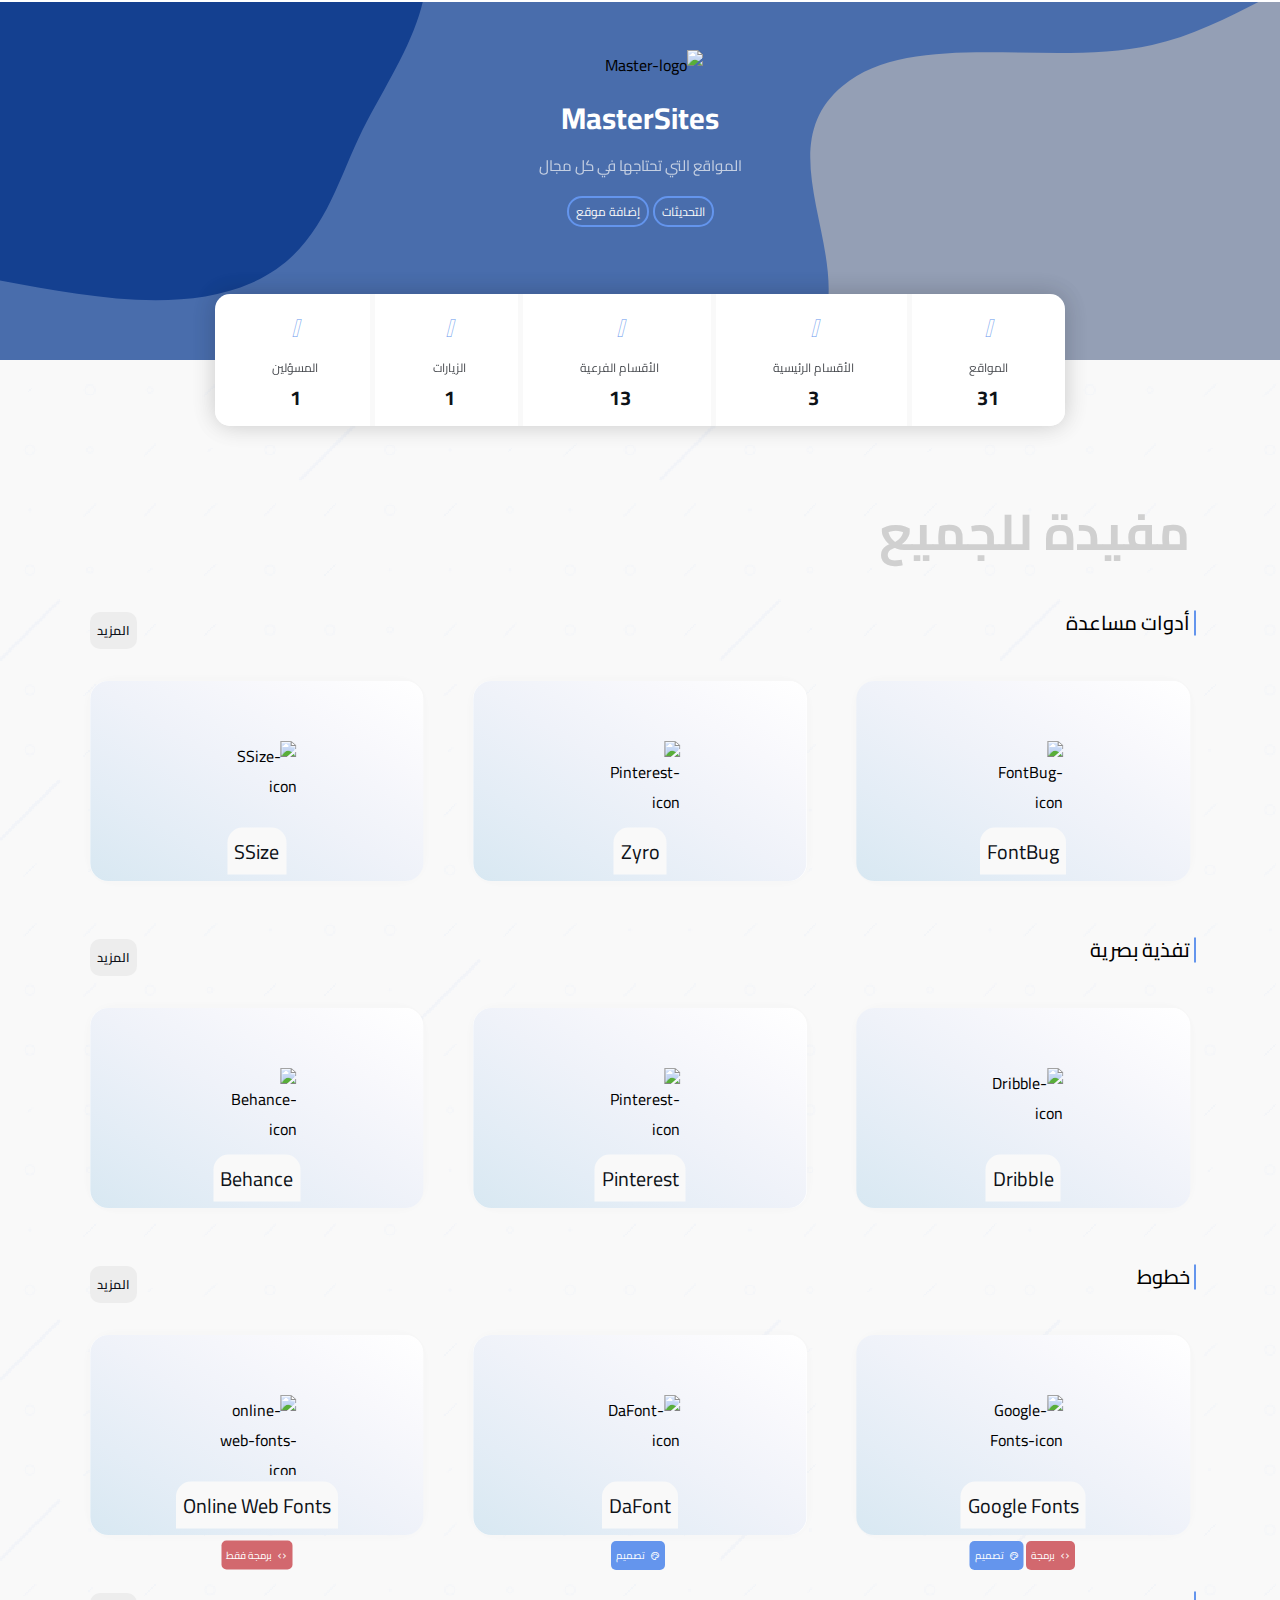
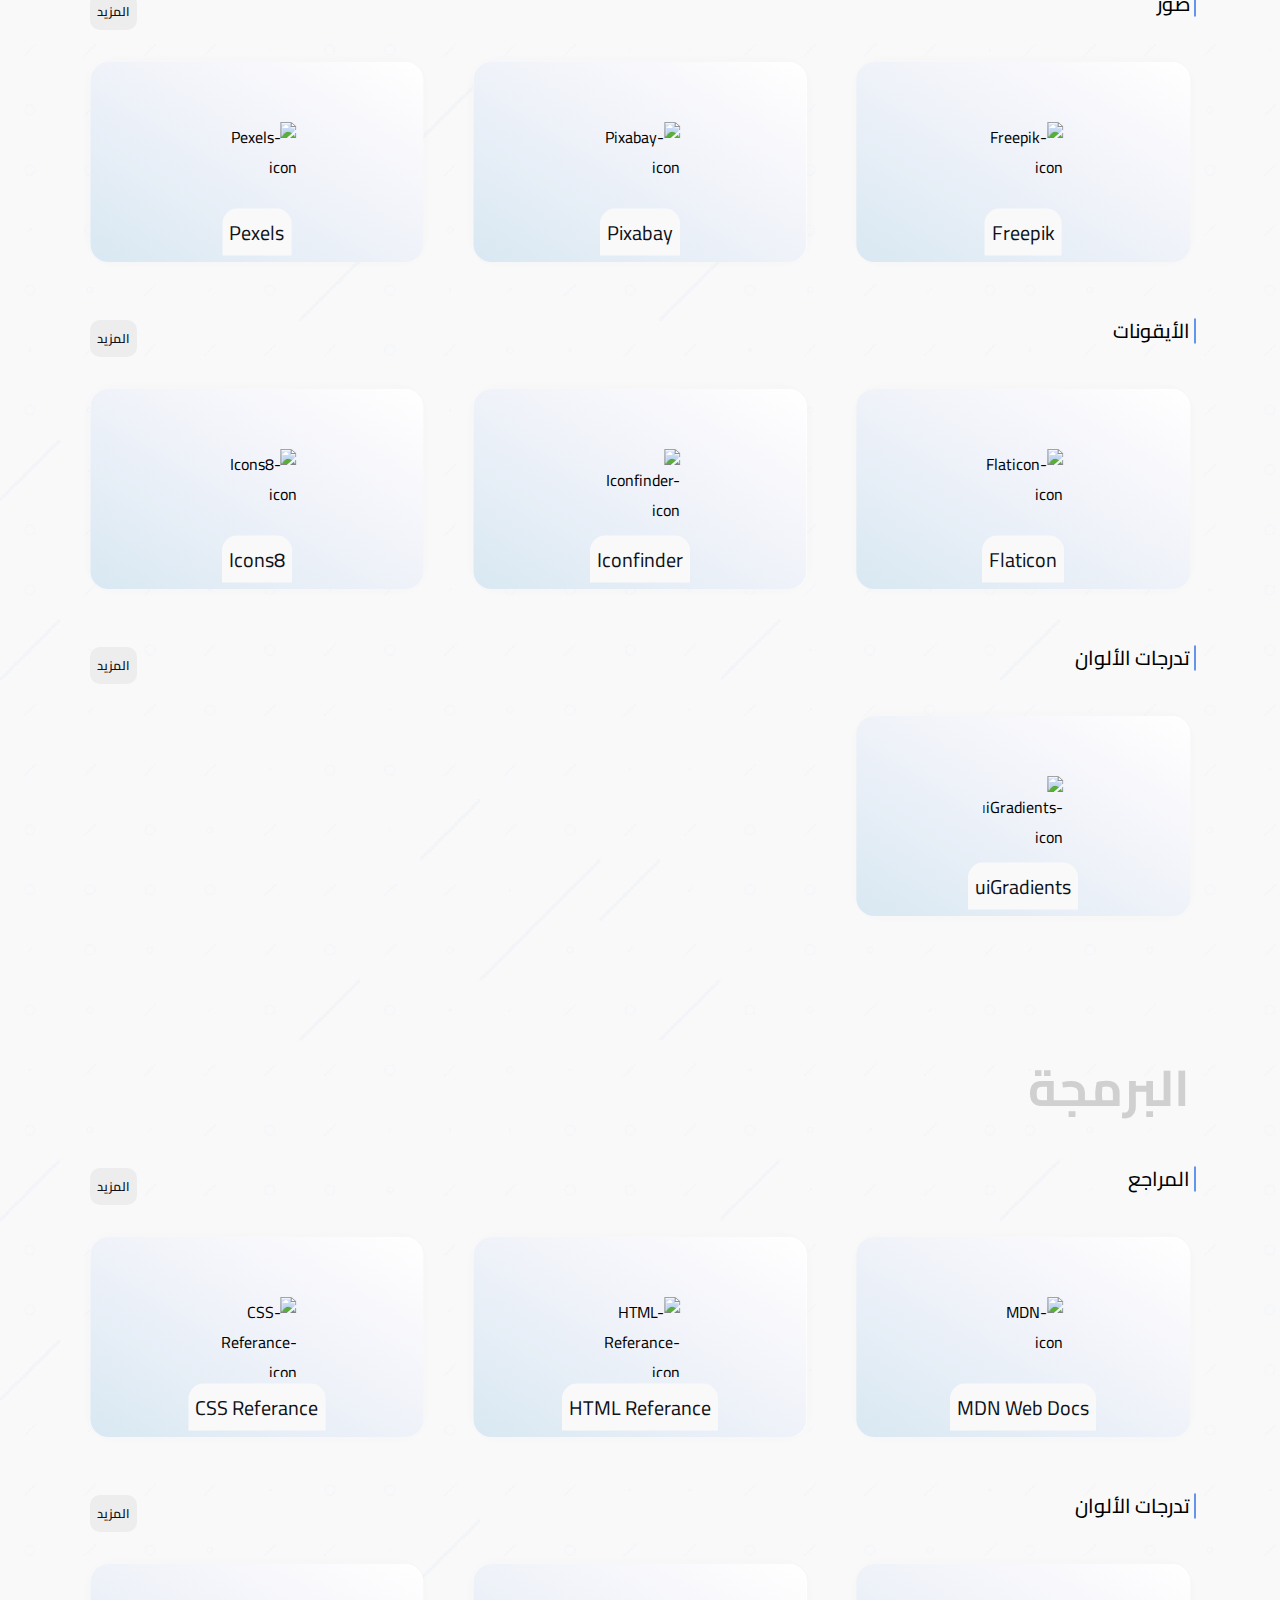
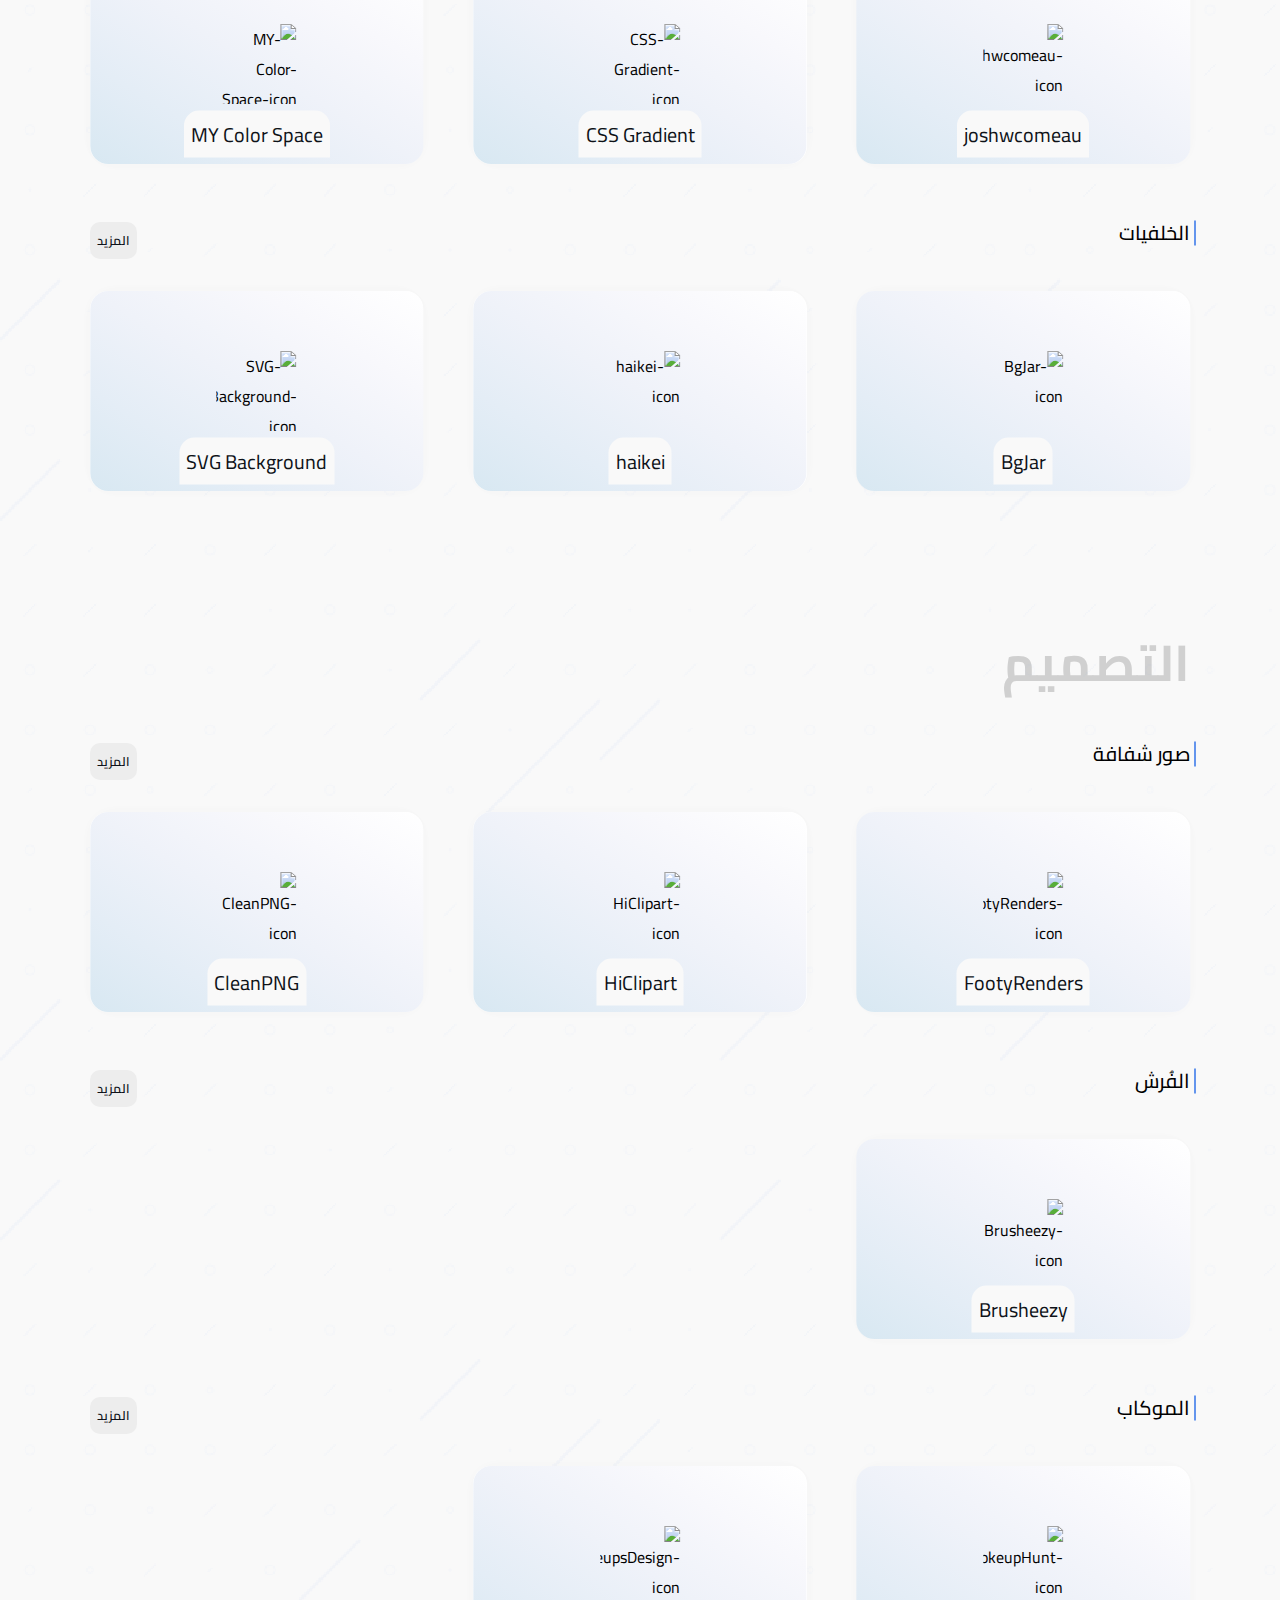
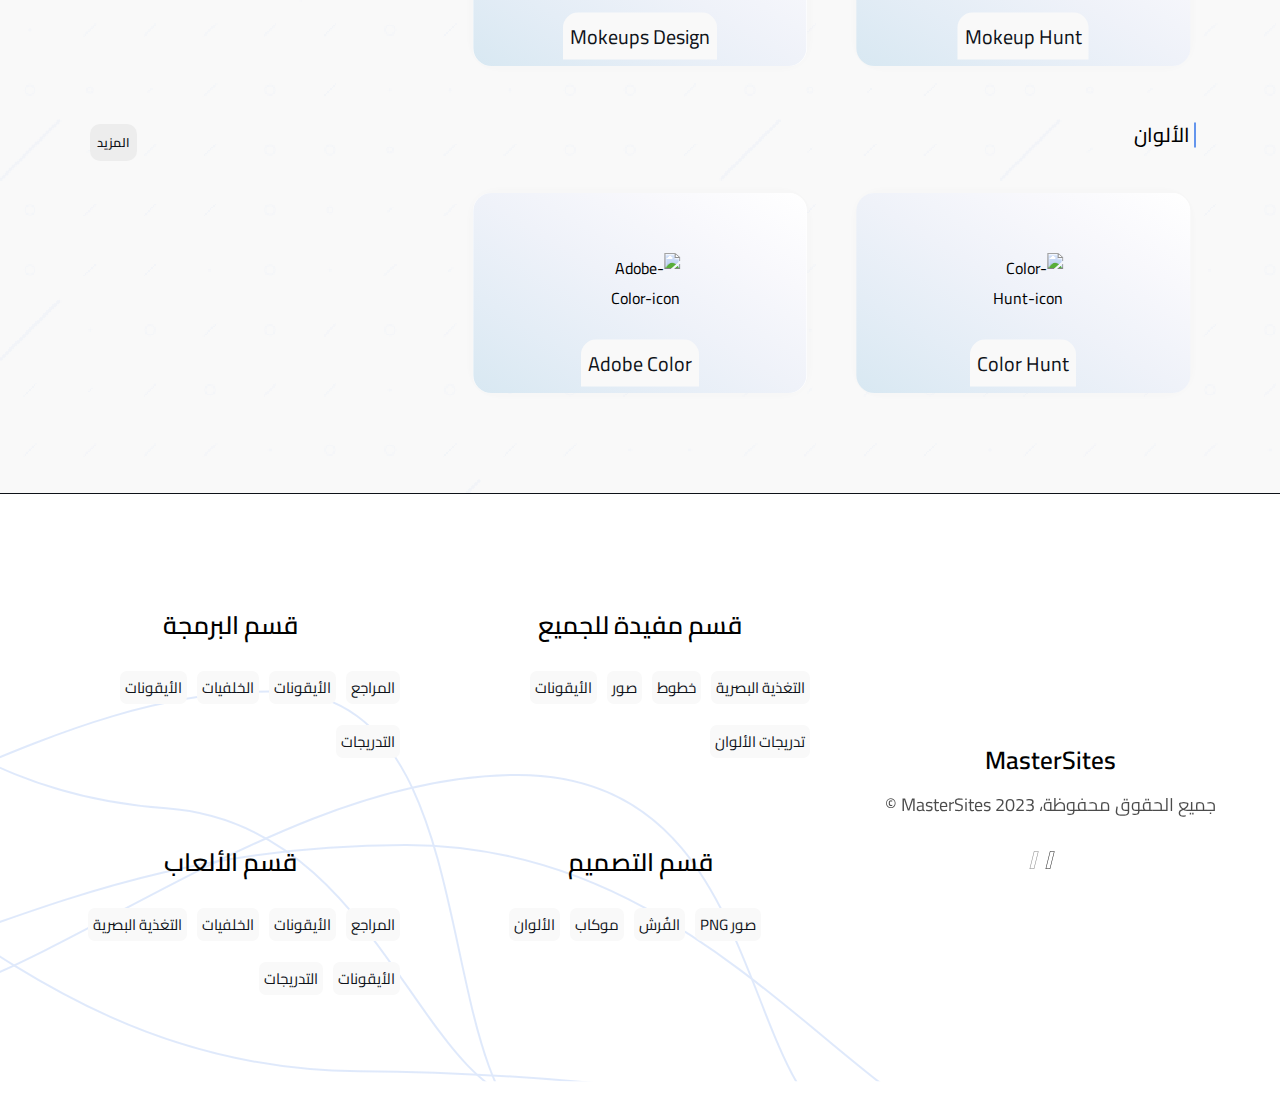
==== index.html @ af5c2274 "Add new site" ====
<!DOCTYPE html>
<html dir="rtl" lang="ar">
  <head>
    <meta charset="UTF-8" />
    <meta http-equiv="X-UA-Compatible" content="IE=edge" />
    <meta name="viewport" content="width=device-width, initial-scale=1.0" />
    <link rel="stylesheet" href="css/index.css" />
    <link rel="stylesheet" href="css/normalize.css" />
    <link rel="stylesheet" href="css/all.min.css" />
    <meta name="description" content="Learning Front-End Easily." />
    <script
      type="module"
      src="https://unpkg.com/ionicons@7.1.0/dist/ionicons/ionicons.esm.js"
    ></script>
    <script
      nomodule
      src="https://unpkg.com/ionicons@7.1.0/dist/ionicons/ionicons.js"
    ></script>
    <link
      rel="stylesheet"
      href="https://fonts.googleapis.com/css2?family=Material+Symbols+Outlined:opsz,wght,FILL,GRAD@48,400,0,0"
    />
    <link rel="preconnect" href="https://fonts.googleapis.com" />
    <link rel="preconnect" href="https://fonts.gstatic.com" crossorigin />
    <link
      href="https://fonts.googleapis.com/css2?family=Cairo:wght@200;300;400;500;600;700;800;900;1000&display=swap"
      rel="stylesheet"
    />
    <link
      rel="stylesheet"
      href="https://cdnjs.cloudflare.com/ajax/libs/font-awesome/5.15.3/css/all.min.css"
    />
    <link
      href="//db.onlinewebfonts.com/c/7712e50ecac759e968ac145c0c4a6d33?family=Droid+Arabic+Kufi"
      rel="stylesheet"
      type="text/css"
    />
    <script
      src="https://kit.fontawesome.com/f41ac01049.js"
      crossorigin="anonymous"
    ></script>
    <script defer src="index.js"></script>
    <link rel="preconnect" href="https://fonts.googleapis.com" />
    <link rel="preconnect" href="https://fonts.gstatic.com" crossorigin />
    <link
      rel="icon"
      type="image/png"
      sizes="16x16"
      href="https://cdn-icons-png.flaticon.com/512/5026/5026307.png"
    />
    <title>MasterSites</title>
  </head>
  <body>
    <div class="loading"></div>
    <div class="main-container">
      <div class="landing">
        <div class="container">
          <img
            src="https://cdn-icons-png.flaticon.com/512/5026/5026307.png"
            alt="Master-logo"
          />
          <h1>MasterSites</h1>
          <p>المواقع التي تحتاجها في كل مجال</p>
          <div class="links">
            <a href="changelogs/changelogs.html">التحديثات</a>
            <a href="contact/contact.html">إضافة موقع</a>
          </div>
        </div>
      </div>
      <p id="output"></p>
      <div class="statistics">
        <div class="container">
          <div class="sites-nums">
            <i class="fa-solid fa-globe"></i>
            <span>المواقع</span>
            <h2 id="site-counter"></h2>
          </div>
          <div class="sections-nums">
            <i class="fa-solid fa-layer-group"></i>
            <span>الأقسام الرئيسية</span>
            <h2 id="section-header-counter"></h2>
          </div>
          <div class="pages-nums">
            <i class="fa-solid fa-laptop"></i>
            <span>الأقسام الفرعية</span>
            <h2 id="secondary-section-counter"></h2>
          </div>
          <div class="visitors-nums">
            <i class="fa-solid fa-user"></i>
            <span>الزيارات</span>
            <h2 class="website-counter"></h2>
            <button id="reset">Reset</button>
          </div>
          <div class="leaders-nums">
            <i class="fa-solid fa-user-tie"></i>
            <span>المسؤلين</span>
            <h2>1</h2>
          </div>
        </div>
      </div>
      <div class="sites-section">
        <div class="container">
          <div class="section-header">
            <h2>مفيدة للجميع</h2>
          </div>
          <div class="section-grid">
            <div class="secondary-section-header">
              <h2>أدوات مساعدة</h2>
              <a href="everyone/helper-sites/helper-sites.html">المزيد</a>
            </div>
            <div class="sites-grid">
              <div class="site-container">
                <h3>
                  <a href="https://fontbug.com/" target="_blank">FontBug</a>
                </h3>
                <div class="site-icon">
                  <img
                    title="FontBug"
                    src="https://i.imgur.com/5XySvkq.png"
                    alt="FontBug-icon"
                  />
                </div>
                <div class="site-details">
                  <span>معرفة الخط</span>
                  <span>فحص الصورة للبحث عن الخط</span>
                  <span>يجب كتابة النص كما هو في الصورة</span>
                </div>
              </div>
              <div class="site-container">
                <h3>
                  <a
                    href="https://zyro.com/tools/image-upscaler"
                    target="_blank"
                    >Zyro</a
                  >
                </h3>
                <div class="site-icon">
                  <img
                    title="Pinterest"
                    src="https://i.imgur.com/XQy6SCC.png"
                    alt="Pinterest-icon"
                  />
                </div>
                <div class="site-details">
                  <span>ذيادة الجودة</span>
                  <span>تحسين الصورة</span>
                  <span>معاينة الصورة قبل وبعد</span>
                  <span>تكبير الصور</span>
                  <span>رفع الصور</span>
                  <span>ذيادة الحجم</span>
                  <span>تكبير الأبعاد</span>
                </div>
              </div>
              <div class="site-container">
                <h3>
                  <a href="https://ssizes.com/" target="_blank">SSize</a>
                </h3>

                <div class="site-icon">
                  <img
                    title="SSize"
                    src="https://i.imgur.com/pCmrpna.png"
                    alt="SSize-icon"
                  />
                </div>
                <div class="site-details">
                  <span>ابعاد صور مواقع التواصل</span>
                  <span>معظم مواقع التواصل الإجتماعي</span>
                  <span>17 موقع بالأبعاد المحددة</span>
                  <span>تصميم</span>
                  <span>مصممين</span>
                </div>
              </div>
            </div>
            <div class="secondary-section-header">
              <h2>تفذية بصرية</h2>
              <a href="everyone/inspiration/inspiration.html">المزيد</a>
            </div>
            <div class="sites-grid">
              <div class="site-container">
                <h3>
                  <a href="https://dribbble.com/" target="_blank">Dribble</a>
                </h3>
                <div class="site-icon">
                  <img
                    title="Dribble"
                    src="https://i.imgur.com/VQ3yWC5.png"
                    alt="Dribble-icon"
                  />
                </div>
                <div class="site-details">
                  <span>Illustration</span>
                  <span>تصميمات</span>
                  <span>UI & UX</span>
                </div>
              </div>
              <div class="site-container">
                <h3>
                  <a href="https://www.pinterest.com/" target="_blank"
                    >Pinterest</a
                  >
                </h3>
                <div class="site-icon">
                  <img
                    title="Pinterest"
                    src="https://i.imgur.com/9uYdjGo.png"
                    alt="Pinterest-icon"
                  />
                </div>
                <div class="site-details">
                  <span>شعارات</span>
                  <span>صور</span>
                  <span>Illustration</span>
                  <span>أيقونات</span>
                  <span>تصميمات</span>
                </div>
              </div>
              <div class="site-container">
                <h3>
                  <a href="https://www.behance.net/" target="_blank">Behance</a>
                </h3>

                <div class="site-icon">
                  <img
                    title="Behance"
                    src="https://i.imgur.com/xHBHVvE.png"
                    alt="Behance-icon"
                  />
                </div>
                <div class="site-details">
                  <span>مجتمع المصممين</span>
                  <span>أفكار</span>
                  <span>شعارات</span>
                  <span>صور</span>
                  <span>Illustration</span>
                  <span>أيقونات</span>
                  <span>تصميمات</span>
                </div>
              </div>
            </div>
            <div class="secondary-section-header">
              <h2>خطوط</h2>
              <a href="">المزيد</a>
            </div>
            <div class="sites-grid">
              <div class="site-container site-tag">
                <div class="tag-container">
                  <div class="prog2-tag">
                    <span class="material-symbols-outlined"> code </span>
                    <span>برمجة</span>
                  </div>
                  <div class="graphic-tag">
                    <span class="material-symbols-outlined"> palette </span>
                    <span>تصميم</span>
                  </div>
                </div>
                <h3>
                  <a href="https://fonts.google.com/icons" target="_blank"
                    >Google Fonts</a
                  >
                </h3>
                <div class="site-icon">
                  <img
                    title="Google Fonts"
                    src="https://i.imgur.com/sZbBEch.png"
                    alt="Google-Fonts-icon"
                  />
                </div>
                <div class="site-details">
                  <span>خطوط</span>
                  <span>جميع الأوزان</span>
                  <span>تحميل الخط</span>
                  <span>كود الخط</span>
                </div>
              </div>
              <div class="site-container site-tag">
                <div class="tag-container">
                  <div class="graphic-tag">
                    <span class="material-symbols-outlined"> palette </span>
                    <span>تصميم</span>
                  </div>
                </div>
                <h3>
                  <a href="https://www.dafont.com/" target="_blank">DaFont</a>
                </h3>
                <div class="site-icon">
                  <img
                    title="DaFont"
                    src="https://i.imgur.com/cpJUhNS.png"
                    alt="DaFont-icon"
                  />
                </div>
                <div class="site-details">
                  <span>شعارات</span>
                  <span>صور</span>
                  <span>Illustration</span>
                  <span>أيقونات</span>
                  <span>تصميمات</span>
                </div>
              </div>
              <div class="site-container site-tag">
                <div class="tag-container"></div>
                <div class="prog-tag">
                  <span class="material-symbols-outlined"> code </span>
                  <span>برمجة فقط</span>
                </div>
                <h3>
                  <a href="https://www.onlinewebfonts.com/top" target="_blank"
                    >Online Web Fonts</a
                  >
                </h3>

                <div class="site-icon">
                  <img
                    title="Online Web Fonts"
                    src="https://i.imgur.com/yJi4VY7.png"
                    alt="online-web-fonts-icon"
                  />
                </div>
                <div class="site-details">
                  <span>خطوط كثيرة جداً</span>
                  <span>إستيراد الخط في المواقع</span>
                  <span>تحميل الخط</span>
                  <span>اوزان مختلفة</span>
                  <span>كود الخط</span>
                  <span>صيغ مختلفة وكثيرة</span>
                </div>
              </div>
            </div>
            <div class="secondary-section-header">
              <h2>صور</h2>
              <a href="everyone/photos-more/photos-more.html">المزيد</a>
            </div>
            <div class="sites-grid">
              <div class="site-container">
                <h3>
                  <a href="https://www.freepik.com/" target="_blank">Freepik</a>
                </h3>
                <div class="site-icon">
                  <img
                    title="Freepik"
                    src="https://i.imgur.com/xV70drw.png"
                    alt="Freepik-icon"
                  />
                </div>
                <div class="site-details">
                  <span>شعارات</span>
                  <span>صور</span>
                  <span>Illustration</span>
                  <span>أيقونات</span>
                  <span>تصميمات</span>
                  <span>ملحقات</span>
                </div>
              </div>
              <div class="site-container">
                <h3>
                  <a href="https://pixabay.com/" target="_blank">Pixabay</a>
                </h3>
                <div class="site-icon">
                  <img
                    title="Pixabay"
                    src="https://i.imgur.com/l3F79MM.png"
                    alt="Pixabay-icon"
                  />
                </div>
                <div class="site-details">
                  <span>صور</span>
                  <span>تصوير</span>
                  <span>افكار</span>
                  <span>إلهام</span>
                  <span>خلفيات</span>
                  <span>ملحقات</span>
                </div>
              </div>
              <div class="site-container">
                <h3>
                  <a href="https://www.pexels.com/" target="_blank">Pexels</a>
                </h3>
                <div class="site-icon">
                  <img
                    title="Pexels"
                    src="https://i.imgur.com/XAgHol4.png"
                    alt="Pexels-icon"
                  />
                </div>
                <div class="site-details">
                  <span>صور</span>
                  <span>تصوير</span>
                  <span>افكار</span>
                  <span>إلهام</span>
                  <span>خلفيات</span>
                  <span>ملحقات</span>
                </div>
              </div>
            </div>
            <div class="secondary-section-header">
              <h2>الأيقونات</h2>
              <a href="everyone/icons-more/icons-more.html">المزيد</a>
            </div>
            <div class="sites-grid">
              <div class="site-container">
                <h3>
                  <a href="https://www.flaticon.com/" target="_blank"
                    >Flaticon</a
                  >
                </h3>
                <div class="site-icon">
                  <img
                    title="Flaticon"
                    src="https://i.imgur.com/RKsOrbA.png"
                    alt="Flaticon-icon"
                  />
                </div>
                <div class="site-details">
                  <span>أيقونات</span>
                  <span>ملونة وغير ملونة</span>
                  <span>ملصقات</span>
                  <span>ايقونات للويب</span>
                  <span>ايقونات متحركة</span>
                  <span>ابعاد مختلفة</span>
                  <span>مختلف المجالات</span>
                  <span>صور</span>
                  <span>شعارات</span>
                </div>
              </div>
              <div class="site-container">
                <h3>
                  <a href="https://www.iconfinder.com/" target="_blank"
                    >Iconfinder</a
                  >
                </h3>
                <div class="site-icon">
                  <img
                    title="Iconfinder"
                    src="https://i.imgur.com/CjzV04W.png"
                    alt="Iconfinder-icon"
                  />
                </div>
                <div class="site-details">
                  <span>ملصقات</span>
                  <span>أيقونات</span>
                  <span>ثلاثية الأبعاد</span>
                  <span>ابعاد مختلفة</span>
                  <span>Illustration</span>
                </div>
              </div>
              <div class="site-container">
                <h3>
                  <a href="https://icons8.com/" target="_blank">Icons8</a>
                </h3>
                <div class="site-icon">
                  <img
                    title="Icons8 One"
                    src="https://i.imgur.com/P4tsYCM.png"
                    alt="Icons8-icon"
                  />
                </div>
                <div class="site-details">
                  <span>ثلاثية الأبعاد</span>
                  <span>أيقونات</span>
                  <span>ابعاد مختلفة</span>
                  <span>مختلف المجالات</span>
                  <span>صور</span>
                  <span>رموز تعبيرية</span>
                </div>
              </div>
            </div>
            <div class="secondary-section-header">
              <h2>تدرجات الألوان</h2>
              <a href="">المزيد</a>
            </div>
            <div class="sites-grid">
              <div class="site-container">
                <h3>
                  <a href="https://uigradients.com/" target="_blank"
                    >uiGradients</a
                  >
                </h3>
                <div class="site-icon">
                  <img
                    title="uiGradients"
                    src="https://i.imgur.com/AJ4NlBB.png"
                    alt="uiGradients-icon"
                  />
                </div>
                <div class="site-details">
                  <span>تدريجات جاهزة</span>
                  <span>أفضل التدريجات</span>
                  <span>الأكشر شيوعاً</span>
                  <span>عدد كبير من التدريجات</span>
                </div>
              </div>
            </div>
          </div>
          <div class="section-header">
            <h2>البرمجة</h2>
          </div>
          <div class="section-grid">
            <div class="secondary-section-header">
              <h2>المراجع</h2>
              <a href="">المزيد</a>
            </div>
            <div class="sites-grid">
              <div class="site-container">
                <h3>
                  <a href="https://developer.mozilla.org/en-US/" target="_blank"
                    >MDN Web Docs</a
                  >
                </h3>
                <div class="site-icon">
                  <img
                    title="MDN Web Docs"
                    src="https://i.imgur.com/obEtpgY.png"
                    alt="MDN-icon"
                  />
                </div>
                <div class="site-details">
                  <span>مرجع موثوق</span>
                  <span>لغات Front-End</span>
                  <span>Accessibility</span>
                  <span>HTTPS</span>
                  <span>Web APIs</span>
                  <span>Web extenstions</span>
                  <span>Web technology</span>
                </div>
              </div>
              <div class="site-container">
                <h3>
                  <a href="https://htmlreference.io/" target="_blank"
                    >HTML Referance</a
                  >
                </h3>
                <div class="site-icon">
                  <img
                    title="HTML Referance"
                    src="https://i.imgur.com/Y3cXkfa.png"
                    alt="HTML-Referance-icon"
                  />
                </div>
                <div class="site-details">
                  <span>مرجع موثوق</span>
                  <span>جميع عناصر HTML</span>
                  <span>أمثلة ومعاينة</span>
                  <span>أكواد</span>
                  <span>معرفة العنصر Block أو Inline</span>
                  <span>معرفة العنصر Meta</span>
                  <span>معرفة العنصر Self-closing ام لا</span>
                </div>
              </div>
              <div class="site-container">
                <h3>
                  <a href="https://cssreference.io/" target="_blank"
                    >CSS Referance</a
                  >
                </h3>
                <div class="site-icon">
                  <img
                    title="CSS Referance"
                    src="https://i.imgur.com/obEtpgY.png"
                    alt="CSS-Referance-icon"
                  />
                </div>
                <div class="site-details">
                  <span>مرجع موثوق</span>
                  <span>عناصر CSS</span>
                  <span>أمثلة ومعاينة</span>
                  <span>أكواد</span>
                  <span>معرفة خصائص العناصر</span>
                </div>
              </div>
            </div>
            <div class="secondary-section-header">
              <h2>تدرجات الألوان</h2>
              <a href="">المزيد</a>
            </div>
            <div class="sites-grid">
              <div class="site-container">
                <h3>
                  <a
                    href="https://www.joshwcomeau.com/gradient-generator/"
                    target="_blank"
                    >joshwcomeau</a
                  >
                </h3>
                <div class="site-icon">
                  <img
                    title="joshwcomeau"
                    src="https://i.imgur.com/Bw2XP8a.png"
                    alt="joshwcomeau-icon"
                  />
                </div>
                <div class="site-details">
                  <span>تدرجات متعددة الألوان</span>
                  <span>خمسة Color mode</span>
                  <span>تخصيص زاوية التدرج</span>
                  <span>تخصيص منحني التخفيف</span>
                  <span>تخصيص دقة التدرج</span>
                  <span>كود CSS جاهز</span>
                </div>
              </div>
              <div class="site-container">
                <h3>
                  <a href="https://cssgradient.io/" target="_blank"
                    >CSS Gradient</a
                  >
                </h3>
                <div class="site-icon">
                  <img
                    title="CSS Gradient"
                    src="https://i.imgur.com/Ss7728C.png"
                    alt="CSS-Gradient-icon"
                  />
                </div>
                <div class="site-details">
                  <span>تدرجات متعددة الألوان</span>
                  <span>اختيار اماكن بداية ونهاية اللون بضغطه</span>
                  <span>كود CSS جاهز</span>
                </div>
              </div>
              <div class="site-container">
                <h3>
                  <a href="https://mycolor.space/" target="_blank"
                    >MY Color Space</a
                  >
                </h3>
                <div class="site-icon">
                  <img
                    title="MY Color Space"
                    src="https://i.imgur.com/G9FQbGJ.png"
                    alt="MY-Color-Space-icon"
                  />
                </div>
                <div class="site-details">
                  <span>تدرجات للألوان</span>
                  <span>تدرجات ثنائية الألوان</span>
                  <span>تدرجات ثلاثية الألوان</span>
                  <span>كود CSS جاهز</span>
                </div>
              </div>
            </div>
            <div class="secondary-section-header">
              <h2>الخلفيات</h2>
              <a href="">المزيد</a>
            </div>
            <div class="sites-grid">
              <div class="site-container">
                <h3><a href="https://bgjar.com/" target="_blank">BgJar</a></h3>
                <div class="site-icon">
                  <img
                    title="BgJar One"
                    src="https://i.imgur.com/kexceAa.png"
                    alt="BgJar-icon"
                  />
                </div>
                <div class="site-details">
                  <span>خلفيات متحركة</span>
                  <span>تخصيص الألوان</span>
                  <span>تخصيص تدرج الألوان</span>
                  <span>تخصيص الأشكال</span>
                  <span>تخصص الحركة</span>
                </div>
              </div>
              <div class="site-container">
                <h3>
                  <a href="https://haikei.app/" target="_blank">haikei</a>
                </h3>
                <div class="site-icon">
                  <img
                    title="haikei"
                    src="https://i.imgur.com/JyIi3GP.png"
                    alt="haikei-icon"
                  />
                </div>
                <div class="site-details">
                  <span>خلفات عصرية</span>
                  <span>تصميم جذاب</span>
                  <span>تمويجات</span>
                  <span>تخصيص الأشكال</span>
                  <span>تخصيص الألوان</span>
                  <span>تخصيص التدرجات</span>
                </div>
              </div>
              <div class="site-container">
                <h3>
                  <a href="https://www.svgbackgrounds.com/" target="_blank"
                    >SVG Background</a
                  >
                </h3>
                <div class="site-icon">
                  <img
                    class="more-size"
                    title="SVG Background"
                    src="https://i.imgur.com/scZl2aW.png"
                    alt="SVG-Background-icon"
                  />
                </div>
                <div class="site-details">
                  <span>انماط متنوعة</span>
                  <span>تخصيص الألوان</span>
                  <span>تخصيص حجم النمط</span>
                  <span>تخصص الأبعاد</span>
                </div>
              </div>
            </div>
          </div>
          <div class="section-header">
            <h2>التصميم</h2>
          </div>
          <div class="section-grid">
            <div class="secondary-section-header">
              <h2>صور شفافة</h2>
              <a href="design/png-more/png-more.html">المزيد</a>
            </div>
            <div class="sites-grid">
              <div class="site-container">
                <h3>
                  <a href="https://www.footyrenders.com/" target="_blank"
                    >FootyRenders</a
                  >
                </h3>
                <div class="site-icon">
                  <img
                    title="FootyRenders"
                    src="https://i.imgur.com/6m5n1PW.png"
                    alt="FootyRenders-icon"
                  />
                </div>
                <div class="site-details">
                  <span>المجال الرياضي</span>
                  <span>اللاعبين</span>
                  <span>صور في مختلف المسابقات والبطولات</span>
                  <span>صور شفافة</span>
                </div>
              </div>
              <div class="site-container">
                <h3>
                  <a href="https://www.hiclipart.com/" target="_blank"
                    >HiClipart</a
                  >
                </h3>
                <div class="site-icon">
                  <img
                    title="HiClipart"
                    src="https://i.imgur.com/FcLQw8o.png"
                    alt="HiClipart-icon"
                  />
                </div>
                <div class="site-details">
                  <span>مجالات متعددة</span>
                  <span>صور احترافية</span>
                  <span>افكار متعددة</span>
                  <span>صور شفافة</span>
                </div>
              </div>
              <div class="site-container">
                <h3>
                  <a href="https://www.cleanpng.com/" target="_blank"
                    >CleanPNG</a
                  >
                </h3>
                <div class="site-icon">
                  <img
                    title="CleanPNG"
                    src="https://i.imgur.com/Uy07THU.png"
                    alt="CleanPNG-icon"
                  />
                </div>
                <div class="site-details">
                  <span>صور شفافة</span>
                  <span>مختلفة</span>
                  <span>مجالات متوعة</span>
                </div>
              </div>
            </div>
            <div class="secondary-section-header">
              <h2>الفُرش</h2>
              <a href="">المزيد</a>
            </div>
            <div class="sites-grid">
              <div class="site-container">
                <h3>
                  <a href="https://www.brusheezy.com/" target="_blank"
                    >Brusheezy</a
                  >
                </h3>
                <div class="site-icon">
                  <img
                    title="Brusheezy"
                    src="https://i.imgur.com/ZD25LHg.png"
                    alt="Brusheezy-icon"
                  />
                </div>
                <div class="site-details">
                  <span>فُرش احترافية</span>
                  <span>فُرَش باشكال متنوعة</span>
                  <span>فُرَش للتصميم</span>
                  <span>ايقونات</span>
                  <span>خلفيات</span>
                  <span>اشكال هندسية</span>
                </div>
              </div>
            </div>
            <div class="secondary-section-header">
              <h2>الموكاب</h2>
              <a href="">المزيد</a>
            </div>
            <div class="sites-grid">
              <div class="site-container">
                <h3>
                  <a href="https://mockuphunt.co/" target="_blank"
                    >Mokeup Hunt</a
                  >
                </h3>
                <div class="site-icon">
                  <img
                    title="Mokeup Hunt"
                    src="https://i.imgur.com/xMFZ4K8.png"
                    alt="MokeupHunt-icon"
                  />
                </div>
                <div class="site-details">
                  <span>موكب اب علي قباعات</span>
                  <span>موكب اب علي الملابس</span>
                  <span>موكب علي الحقائب</span>
                  <span>موكب اب علي الكتب</span>
                  <span>موكب اب علي الاجهزة الإلكترونية</span>
                  <span>وغيرهم</span>
                </div>
              </div>
              <div class="site-container">
                <h3>
                  <a href="https://mockups-design.com/" target="_blank"
                    >Mokeups Design</a
                  >
                </h3>
                <div class="site-icon">
                  <img
                    title="Mokeups Design"
                    src="https://i.imgur.com/iaDYKYh.png"
                    alt="MokeupsDesign-icon"
                  />
                </div>
                <div class="site-details">
                  <span>موكب اب علي البانر</span>
                  <span>موكب اب علي الحقائب</span>
                  <span>موكب اب علي الكتب</span>
                  <span>موكب اب علي الزجاجات</span>
                  <span>موكب اب علي اللافتات</span>
                  <span>موكب اب علي الساعات</span>
                  <span>وغيرهم</span>
                </div>
              </div>
            </div>
            <div class="secondary-section-header">
              <h2>الألوان</h2>
              <a href="">المزيد</a>
            </div>
            <div class="sites-grid">
              <div class="site-container">
                <h3>
                  <a href="https://colorhunt.co/" target="_blank">Color Hunt</a>
                </h3>
                <div class="site-icon">
                  <img
                    title="Color Hunt"
                    src="https://i.imgur.com/mYEii0z.png"
                    alt="Color-Hunt-icon"
                  />
                </div>
                <div class="site-details">
                  <span>ألوان متعددة</span>
                  <span>باليتات الوان مناسبة</span>
                  <span>تخصيص باليتة متعددة الالوان</span>
                  <span>المجموعات</span>
                  <span>الأكثر شهرة</span>
                </div>
              </div>
              <div class="site-container">
                <h3>
                  <a href="https://color.adobe.com/create" target="_blank"
                    >Adobe Color</a
                  >
                </h3>
                <div class="site-icon">
                  <img
                    title="Adobe Color"
                    src="https://i.imgur.com/6oocBfE.png"
                    alt="Adobe-Color-icon"
                  />
                </div>
                <div class="site-details">
                  <span>احترافي</span>
                  <span>تخصيص باليتة متعددة الالوان</span>
                  <span>التحكم في عدد كبير من المؤثرات في الالوان</span>
                  <span>أفضل نتيجة</span>
                  <span>انماط مختلفة من كتابة كود الالوان</span>
                  <span></span>
                </div>
              </div>
            </div>
          </div>
        </div>
      </div>
      <div class="footer">
        <div class="footer-grid">
          <div class="box">
            <img
              src="https://cdn-icons-png.flaticon.com/512/5026/5026307.png"
              alt=""
            />
            <h3>MasterSites</h3>
            <span>جميع الحقوق محفوظة، MasterSites 2023 &copy;</span>
            <div class="social-media-icons">
              <a href=""> <i class="fa-brands fa-square-facebook"></i></a>
              <a href=""> <i class="fa-brands fa-square-youtube"></i></a>
              <a href=""> <i class="fa-brands fa-github"></i></a>
              <a href=""> <i class="fa-brands fa-discord"></i></a>
            </div>
          </div>
          <div class="box">
            <h3>قسم مفيدة للجميع</h3>
            <div class="box-flex">
              <ul>
                <li><a href="">التغذية البصرية</a></li>
                <li><a href="">خطوط</a></li>
                <li><a href="">صور</a></li>
                <li><a href="">الأيقونات</a></li>
                <li><a href="">تدريجات الألوان</a></li>
              </ul>
            </div>
          </div>
          <div class="box">
            <h3>قسم البرمجة</h3>
            <div class="box-flex">
              <ul>
                <li><a href="">المراجع</a></li>
                <li><a href="">الأيقونات</a></li>
                <li><a href="">الخلفيات</a></li>
                <li><a href="">الأيقونات</a></li>
                <li><a href="">التدريجات</a></li>
              </ul>
            </div>
          </div>
          <div class="box">
            <h3>قسم التصميم</h3>
            <div class="box-flex">
              <ul>
                <li><a href="">صور PNG</a></li>
                <li><a href="">الفُرش</a></li>
                <li><a href="">موكاب</a></li>
                <li><a href="">الألوان</a></li>
              </ul>
            </div>
          </div>
          <div class="box">
            <h3>قسم الألعاب</h3>
            <div class="box-flex">
              <ul>
                <li><a href="">المراجع</a></li>
                <li><a href="">الأيقونات</a></li>
                <li><a href="">الخلفيات</a></li>
                <li><a href="">التغذية البصرية</a></li>
                <li><a href="">الأيقونات</a></li>
                <li><a href="">التدريجات</a></li>
              </ul>
            </div>
          </div>
        </div>
      </div>
    </div>
  </body>
</html>
---- css/index.css ----
/* Start Global Values */
@charset "UTF-8";

body {
  margin: 0;
  padding: 0;
  font-family: "Cairo", sans-serif;
  position: relative;
  background-color: var(--second-bg);
}

body::before {
  content: "";
  background-image: url("data:image/svg+xml,%3csvg xmlns='http://www.w3.org/2000/svg' version='1.1' xmlns:xlink='http://www.w3.org/1999/xlink' xmlns:svgjs='http://svgjs.com/svgjs' width='1000' height='10000' preserveAspectRatio='none' viewBox='0 0 1000 10000'%3e%3cg mask='url(%26quot%3b%23SvgjsMask1126%26quot%3b)' fill='none'%3e%3cuse xlink:href='%23SvgjsSymbol1133' x='0' y='0'%3e%3c/use%3e%3cuse xlink:href='%23SvgjsSymbol1133' x='0' y='720'%3e%3c/use%3e%3cuse xlink:href='%23SvgjsSymbol1133' x='0' y='1440'%3e%3c/use%3e%3cuse xlink:href='%23SvgjsSymbol1133' x='0' y='2160'%3e%3c/use%3e%3cuse xlink:href='%23SvgjsSymbol1133' x='0' y='2880'%3e%3c/use%3e%3cuse xlink:href='%23SvgjsSymbol1133' x='0' y='3600'%3e%3c/use%3e%3cuse xlink:href='%23SvgjsSymbol1133' x='0' y='4320'%3e%3c/use%3e%3cuse xlink:href='%23SvgjsSymbol1133' x='0' y='5040'%3e%3c/use%3e%3cuse xlink:href='%23SvgjsSymbol1133' x='0' y='5760'%3e%3c/use%3e%3cuse xlink:href='%23SvgjsSymbol1133' x='0' y='6480'%3e%3c/use%3e%3cuse xlink:href='%23SvgjsSymbol1133' x='0' y='7200'%3e%3c/use%3e%3cuse xlink:href='%23SvgjsSymbol1133' x='0' y='7920'%3e%3c/use%3e%3cuse xlink:href='%23SvgjsSymbol1133' x='0' y='8640'%3e%3c/use%3e%3cuse xlink:href='%23SvgjsSymbol1133' x='0' y='9360'%3e%3c/use%3e%3cuse xlink:href='%23SvgjsSymbol1133' x='720' y='0'%3e%3c/use%3e%3cuse xlink:href='%23SvgjsSymbol1133' x='720' y='720'%3e%3c/use%3e%3cuse xlink:href='%23SvgjsSymbol1133' x='720' y='1440'%3e%3c/use%3e%3cuse xlink:href='%23SvgjsSymbol1133' x='720' y='2160'%3e%3c/use%3e%3cuse xlink:href='%23SvgjsSymbol1133' x='720' y='2880'%3e%3c/use%3e%3cuse xlink:href='%23SvgjsSymbol1133' x='720' y='3600'%3e%3c/use%3e%3cuse xlink:href='%23SvgjsSymbol1133' x='720' y='4320'%3e%3c/use%3e%3cuse xlink:href='%23SvgjsSymbol1133' x='720' y='5040'%3e%3c/use%3e%3cuse xlink:href='%23SvgjsSymbol1133' x='720' y='5760'%3e%3c/use%3e%3cuse xlink:href='%23SvgjsSymbol1133' x='720' y='6480'%3e%3c/use%3e%3cuse xlink:href='%23SvgjsSymbol1133' x='720' y='7200'%3e%3c/use%3e%3cuse xlink:href='%23SvgjsSymbol1133' x='720' y='7920'%3e%3c/use%3e%3cuse xlink:href='%23SvgjsSymbol1133' x='720' y='8640'%3e%3c/use%3e%3cuse xlink:href='%23SvgjsSymbol1133' x='720' y='9360'%3e%3c/use%3e%3c/g%3e%3cdefs%3e%3cmask id='SvgjsMask1126'%3e%3crect width='1000' height='10000' fill='white'%3e%3c/rect%3e%3c/mask%3e%3cpath d='M-1 0 a1 1 0 1 0 2 0 a1 1 0 1 0 -2 0z' id='SvgjsPath1131'%3e%3c/path%3e%3cpath d='M-3 0 a3 3 0 1 0 6 0 a3 3 0 1 0 -6 0z' id='SvgjsPath1132'%3e%3c/path%3e%3cpath d='M-5 0 a5 5 0 1 0 10 0 a5 5 0 1 0 -10 0z' id='SvgjsPath1127'%3e%3c/path%3e%3cpath d='M2 -2 L-2 2z' id='SvgjsPath1130'%3e%3c/path%3e%3cpath d='M6 -6 L-6 6z' id='SvgjsPath1129'%3e%3c/path%3e%3cpath d='M30 -30 L-30 30z' id='SvgjsPath1128'%3e%3c/path%3e%3c/defs%3e%3csymbol id='SvgjsSymbol1133'%3e%3cuse xlink:href='%23SvgjsPath1127' x='30' y='30' stroke='rgba(100%2c 149%2c 237%2c 1)'%3e%3c/use%3e%3cuse xlink:href='%23SvgjsPath1128' x='30' y='90' stroke='rgba(100%2c 149%2c 237%2c 1)' stroke-width='3'%3e%3c/use%3e%3cuse xlink:href='%23SvgjsPath1129' x='30' y='150' stroke='rgba(100%2c 149%2c 237%2c 1)'%3e%3c/use%3e%3cuse xlink:href='%23SvgjsPath1129' x='30' y='210' stroke='rgba(100%2c 149%2c 237%2c 1)'%3e%3c/use%3e%3cuse xlink:href='%23SvgjsPath1127' x='30' y='270' stroke='rgba(100%2c 149%2c 237%2c 1)'%3e%3c/use%3e%3cuse xlink:href='%23SvgjsPath1127' x='30' y='330' stroke='rgba(100%2c 149%2c 237%2c 1)'%3e%3c/use%3e%3cuse xlink:href='%23SvgjsPath1130' x='30' y='390' stroke='rgba(100%2c 149%2c 237%2c 1)'%3e%3c/use%3e%3cuse xlink:href='%23SvgjsPath1127' x='30' y='450' stroke='rgba(100%2c 149%2c 237%2c 1)'%3e%3c/use%3e%3cuse xlink:href='%23SvgjsPath1131' x='30' y='510' stroke='rgba(100%2c 149%2c 237%2c 1)'%3e%3c/use%3e%3cuse xlink:href='%23SvgjsPath1127' x='30' y='570' stroke='rgba(100%2c 149%2c 237%2c 1)'%3e%3c/use%3e%3cuse xlink:href='%23SvgjsPath1128' x='30' y='630' stroke='rgba(100%2c 149%2c 237%2c 1)' stroke-width='3'%3e%3c/use%3e%3cuse xlink:href='%23SvgjsPath1127' x='30' y='690' stroke='rgba(100%2c 149%2c 237%2c 1)'%3e%3c/use%3e%3cuse xlink:href='%23SvgjsPath1129' x='90' y='30' stroke='rgba(100%2c 149%2c 237%2c 1)'%3e%3c/use%3e%3cuse xlink:href='%23SvgjsPath1131' x='90' y='90' stroke='rgba(100%2c 149%2c 237%2c 1)'%3e%3c/use%3e%3cuse xlink:href='%23SvgjsPath1130' x='90' y='150' stroke='rgba(100%2c 149%2c 237%2c 1)'%3e%3c/use%3e%3cuse xlink:href='%23SvgjsPath1129' x='90' y='210' stroke='rgba(100%2c 149%2c 237%2c 1)'%3e%3c/use%3e%3cuse xlink:href='%23SvgjsPath1129' x='90' y='270' stroke='rgba(100%2c 149%2c 237%2c 1)'%3e%3c/use%3e%3cuse xlink:href='%23SvgjsPath1127' x='90' y='330' stroke='rgba(100%2c 149%2c 237%2c 1)'%3e%3c/use%3e%3cuse xlink:href='%23SvgjsPath1127' x='90' y='390' stroke='rgba(100%2c 149%2c 237%2c 1)'%3e%3c/use%3e%3cuse xlink:href='%23SvgjsPath1132' x='90' y='450' stroke='rgba(100%2c 149%2c 237%2c 1)'%3e%3c/use%3e%3cuse xlink:href='%23SvgjsPath1129' x='90' y='510' stroke='rgba(100%2c 149%2c 237%2c 1)'%3e%3c/use%3e%3cuse xlink:href='%23SvgjsPath1132' x='90' y='570' stroke='rgba(100%2c 149%2c 237%2c 1)'%3e%3c/use%3e%3cuse xlink:href='%23SvgjsPath1130' x='90' y='630' stroke='rgba(100%2c 149%2c 237%2c 1)'%3e%3c/use%3e%3cuse xlink:href='%23SvgjsPath1129' x='90' y='690' stroke='rgba(100%2c 149%2c 237%2c 1)'%3e%3c/use%3e%3cuse xlink:href='%23SvgjsPath1129' x='150' y='30' stroke='rgba(100%2c 149%2c 237%2c 1)'%3e%3c/use%3e%3cuse xlink:href='%23SvgjsPath1127' x='150' y='90' stroke='rgba(100%2c 149%2c 237%2c 1)'%3e%3c/use%3e%3cuse xlink:href='%23SvgjsPath1129' x='150' y='150' stroke='rgba(100%2c 149%2c 237%2c 1)'%3e%3c/use%3e%3cuse xlink:href='%23SvgjsPath1129' x='150' y='210' stroke='rgba(100%2c 149%2c 237%2c 1)'%3e%3c/use%3e%3cuse xlink:href='%23SvgjsPath1127' x='150' y='270' stroke='rgba(100%2c 149%2c 237%2c 1)'%3e%3c/use%3e%3cuse xlink:href='%23SvgjsPath1127' x='150' y='330' stroke='rgba(100%2c 149%2c 237%2c 1)'%3e%3c/use%3e%3cuse xlink:href='%23SvgjsPath1132' x='150' y='390' stroke='rgba(100%2c 149%2c 237%2c 1)'%3e%3c/use%3e%3cuse xlink:href='%23SvgjsPath1129' x='150' y='450' stroke='rgba(100%2c 149%2c 237%2c 1)'%3e%3c/use%3e%3cuse xlink:href='%23SvgjsPath1129' x='150' y='510' stroke='rgba(100%2c 149%2c 237%2c 1)'%3e%3c/use%3e%3cuse xlink:href='%23SvgjsPath1130' x='150' y='570' stroke='rgba(100%2c 149%2c 237%2c 1)'%3e%3c/use%3e%3cuse xlink:href='%23SvgjsPath1129' x='150' y='630' stroke='rgba(100%2c 149%2c 237%2c 1)'%3e%3c/use%3e%3cuse xlink:href='%23SvgjsPath1129' x='150' y='690' stroke='rgba(100%2c 149%2c 237%2c 1)'%3e%3c/use%3e%3cuse xlink:href='%23SvgjsPath1131' x='210' y='30' stroke='rgba(100%2c 149%2c 237%2c 1)'%3e%3c/use%3e%3cuse xlink:href='%23SvgjsPath1129' x='210' y='90' stroke='rgba(100%2c 149%2c 237%2c 1)'%3e%3c/use%3e%3cuse xlink:href='%23SvgjsPath1127' x='210' y='150' stroke='rgba(100%2c 149%2c 237%2c 1)'%3e%3c/use%3e%3cuse xlink:href='%23SvgjsPath1129' x='210' y='210' stroke='rgba(100%2c 149%2c 237%2c 1)'%3e%3c/use%3e%3cuse xlink:href='%23SvgjsPath1132' x='210' y='270' stroke='rgba(100%2c 149%2c 237%2c 1)'%3e%3c/use%3e%3cuse xlink:href='%23SvgjsPath1127' x='210' y='330' stroke='rgba(100%2c 149%2c 237%2c 1)'%3e%3c/use%3e%3cuse xlink:href='%23SvgjsPath1129' x='210' y='390' stroke='rgba(100%2c 149%2c 237%2c 1)'%3e%3c/use%3e%3cuse xlink:href='%23SvgjsPath1130' x='210' y='450' stroke='rgba(100%2c 149%2c 237%2c 1)'%3e%3c/use%3e%3cuse xlink:href='%23SvgjsPath1129' x='210' y='510' stroke='rgba(100%2c 149%2c 237%2c 1)'%3e%3c/use%3e%3cuse xlink:href='%23SvgjsPath1129' x='210' y='570' stroke='rgba(100%2c 149%2c 237%2c 1)'%3e%3c/use%3e%3cuse xlink:href='%23SvgjsPath1129' x='210' y='630' stroke='rgba(100%2c 149%2c 237%2c 1)'%3e%3c/use%3e%3cuse xlink:href='%23SvgjsPath1129' x='210' y='690' stroke='rgba(100%2c 149%2c 237%2c 1)'%3e%3c/use%3e%3cuse xlink:href='%23SvgjsPath1127' x='270' y='30' stroke='rgba(100%2c 149%2c 237%2c 1)'%3e%3c/use%3e%3cuse xlink:href='%23SvgjsPath1127' x='270' y='90' stroke='rgba(100%2c 149%2c 237%2c 1)'%3e%3c/use%3e%3cuse xlink:href='%23SvgjsPath1129' x='270' y='150' stroke='rgba(100%2c 149%2c 237%2c 1)'%3e%3c/use%3e%3cuse xlink:href='%23SvgjsPath1131' x='270' y='210' stroke='rgba(100%2c 149%2c 237%2c 1)'%3e%3c/use%3e%3cuse xlink:href='%23SvgjsPath1129' x='270' y='270' stroke='rgba(100%2c 149%2c 237%2c 1)'%3e%3c/use%3e%3cuse xlink:href='%23SvgjsPath1129' x='270' y='330' stroke='rgba(100%2c 149%2c 237%2c 1)'%3e%3c/use%3e%3cuse xlink:href='%23SvgjsPath1129' x='270' y='390' stroke='rgba(100%2c 149%2c 237%2c 1)'%3e%3c/use%3e%3cuse xlink:href='%23SvgjsPath1127' x='270' y='450' stroke='rgba(100%2c 149%2c 237%2c 1)'%3e%3c/use%3e%3cuse xlink:href='%23SvgjsPath1129' x='270' y='510' stroke='rgba(100%2c 149%2c 237%2c 1)'%3e%3c/use%3e%3cuse xlink:href='%23SvgjsPath1127' x='270' y='570' stroke='rgba(100%2c 149%2c 237%2c 1)'%3e%3c/use%3e%3cuse xlink:href='%23SvgjsPath1127' x='270' y='630' stroke='rgba(100%2c 149%2c 237%2c 1)'%3e%3c/use%3e%3cuse xlink:href='%23SvgjsPath1127' x='270' y='690' stroke='rgba(100%2c 149%2c 237%2c 1)'%3e%3c/use%3e%3cuse xlink:href='%23SvgjsPath1131' x='330' y='30' stroke='rgba(100%2c 149%2c 237%2c 1)'%3e%3c/use%3e%3cuse xlink:href='%23SvgjsPath1129' x='330' y='90' stroke='rgba(100%2c 149%2c 237%2c 1)'%3e%3c/use%3e%3cuse xlink:href='%23SvgjsPath1129' x='330' y='150' stroke='rgba(100%2c 149%2c 237%2c 1)'%3e%3c/use%3e%3cuse xlink:href='%23SvgjsPath1127' x='330' y='210' stroke='rgba(100%2c 149%2c 237%2c 1)'%3e%3c/use%3e%3cuse xlink:href='%23SvgjsPath1129' x='330' y='270' stroke='rgba(100%2c 149%2c 237%2c 1)'%3e%3c/use%3e%3cuse xlink:href='%23SvgjsPath1129' x='330' y='330' stroke='rgba(100%2c 149%2c 237%2c 1)'%3e%3c/use%3e%3cuse xlink:href='%23SvgjsPath1127' x='330' y='390' stroke='rgba(100%2c 149%2c 237%2c 1)'%3e%3c/use%3e%3cuse xlink:href='%23SvgjsPath1128' x='330' y='450' stroke='rgba(100%2c 149%2c 237%2c 1)' stroke-width='3'%3e%3c/use%3e%3cuse xlink:href='%23SvgjsPath1129' x='330' y='510' stroke='rgba(100%2c 149%2c 237%2c 1)'%3e%3c/use%3e%3cuse xlink:href='%23SvgjsPath1129' x='330' y='570' stroke='rgba(100%2c 149%2c 237%2c 1)'%3e%3c/use%3e%3cuse xlink:href='%23SvgjsPath1127' x='330' y='630' stroke='rgba(100%2c 149%2c 237%2c 1)'%3e%3c/use%3e%3cuse xlink:href='%23SvgjsPath1132' x='330' y='690' stroke='rgba(100%2c 149%2c 237%2c 1)'%3e%3c/use%3e%3cuse xlink:href='%23SvgjsPath1129' x='390' y='30' stroke='rgba(100%2c 149%2c 237%2c 1)'%3e%3c/use%3e%3cuse xlink:href='%23SvgjsPath1127' x='390' y='90' stroke='rgba(100%2c 149%2c 237%2c 1)'%3e%3c/use%3e%3cuse xlink:href='%23SvgjsPath1131' x='390' y='150' stroke='rgba(100%2c 149%2c 237%2c 1)'%3e%3c/use%3e%3cuse xlink:href='%23SvgjsPath1127' x='390' y='210' stroke='rgba(100%2c 149%2c 237%2c 1)'%3e%3c/use%3e%3cuse xlink:href='%23SvgjsPath1131' x='390' y='270' stroke='rgba(100%2c 149%2c 237%2c 1)'%3e%3c/use%3e%3cuse xlink:href='%23SvgjsPath1129' x='390' y='330' stroke='rgba(100%2c 149%2c 237%2c 1)'%3e%3c/use%3e%3cuse xlink:href='%23SvgjsPath1129' x='390' y='390' stroke='rgba(100%2c 149%2c 237%2c 1)'%3e%3c/use%3e%3cuse xlink:href='%23SvgjsPath1127' x='390' y='450' stroke='rgba(100%2c 149%2c 237%2c 1)'%3e%3c/use%3e%3cuse xlink:href='%23SvgjsPath1127' x='390' y='510' stroke='rgba(100%2c 149%2c 237%2c 1)'%3e%3c/use%3e%3cuse xlink:href='%23SvgjsPath1131' x='390' y='570' stroke='rgba(100%2c 149%2c 237%2c 1)'%3e%3c/use%3e%3cuse xlink:href='%23SvgjsPath1132' x='390' y='630' stroke='rgba(100%2c 149%2c 237%2c 1)'%3e%3c/use%3e%3cuse xlink:href='%23SvgjsPath1130' x='390' y='690' stroke='rgba(100%2c 149%2c 237%2c 1)'%3e%3c/use%3e%3cuse xlink:href='%23SvgjsPath1130' x='450' y='30' stroke='rgba(100%2c 149%2c 237%2c 1)'%3e%3c/use%3e%3cuse xlink:href='%23SvgjsPath1129' x='450' y='90' stroke='rgba(100%2c 149%2c 237%2c 1)'%3e%3c/use%3e%3cuse xlink:href='%23SvgjsPath1127' x='450' y='150' stroke='rgba(100%2c 149%2c 237%2c 1)'%3e%3c/use%3e%3cuse xlink:href='%23SvgjsPath1129' x='450' y='210' stroke='rgba(100%2c 149%2c 237%2c 1)'%3e%3c/use%3e%3cuse xlink:href='%23SvgjsPath1128' x='450' y='270' stroke='rgba(100%2c 149%2c 237%2c 1)' stroke-width='3'%3e%3c/use%3e%3cuse xlink:href='%23SvgjsPath1129' x='450' y='330' stroke='rgba(100%2c 149%2c 237%2c 1)'%3e%3c/use%3e%3cuse xlink:href='%23SvgjsPath1132' x='450' y='390' stroke='rgba(100%2c 149%2c 237%2c 1)'%3e%3c/use%3e%3cuse xlink:href='%23SvgjsPath1131' x='450' y='450' stroke='rgba(100%2c 149%2c 237%2c 1)'%3e%3c/use%3e%3cuse xlink:href='%23SvgjsPath1129' x='450' y='510' stroke='rgba(100%2c 149%2c 237%2c 1)'%3e%3c/use%3e%3cuse xlink:href='%23SvgjsPath1131' x='450' y='570' stroke='rgba(100%2c 149%2c 237%2c 1)'%3e%3c/use%3e%3cuse xlink:href='%23SvgjsPath1129' x='450' y='630' stroke='rgba(100%2c 149%2c 237%2c 1)'%3e%3c/use%3e%3cuse xlink:href='%23SvgjsPath1129' x='450' y='690' stroke='rgba(100%2c 149%2c 237%2c 1)'%3e%3c/use%3e%3cuse xlink:href='%23SvgjsPath1127' x='510' y='30' stroke='rgba(100%2c 149%2c 237%2c 1)'%3e%3c/use%3e%3cuse xlink:href='%23SvgjsPath1129' x='510' y='90' stroke='rgba(100%2c 149%2c 237%2c 1)'%3e%3c/use%3e%3cuse xlink:href='%23SvgjsPath1132' x='510' y='150' stroke='rgba(100%2c 149%2c 237%2c 1)'%3e%3c/use%3e%3cuse xlink:href='%23SvgjsPath1129' x='510' y='210' stroke='rgba(100%2c 149%2c 237%2c 1)'%3e%3c/use%3e%3cuse xlink:href='%23SvgjsPath1129' x='510' y='270' stroke='rgba(100%2c 149%2c 237%2c 1)'%3e%3c/use%3e%3cuse xlink:href='%23SvgjsPath1131' x='510' y='330' stroke='rgba(100%2c 149%2c 237%2c 1)'%3e%3c/use%3e%3cuse xlink:href='%23SvgjsPath1128' x='510' y='390' stroke='rgba(100%2c 149%2c 237%2c 1)' stroke-width='3'%3e%3c/use%3e%3cuse xlink:href='%23SvgjsPath1130' x='510' y='450' stroke='rgba(100%2c 149%2c 237%2c 1)'%3e%3c/use%3e%3cuse xlink:href='%23SvgjsPath1132' x='510' y='510' stroke='rgba(100%2c 149%2c 237%2c 1)'%3e%3c/use%3e%3cuse xlink:href='%23SvgjsPath1131' x='510' y='570' stroke='rgba(100%2c 149%2c 237%2c 1)'%3e%3c/use%3e%3cuse xlink:href='%23SvgjsPath1129' x='510' y='630' stroke='rgba(100%2c 149%2c 237%2c 1)'%3e%3c/use%3e%3cuse xlink:href='%23SvgjsPath1130' x='510' y='690' stroke='rgba(100%2c 149%2c 237%2c 1)'%3e%3c/use%3e%3cuse xlink:href='%23SvgjsPath1127' x='570' y='30' stroke='rgba(100%2c 149%2c 237%2c 1)'%3e%3c/use%3e%3cuse xlink:href='%23SvgjsPath1129' x='570' y='90' stroke='rgba(100%2c 149%2c 237%2c 1)'%3e%3c/use%3e%3cuse xlink:href='%23SvgjsPath1127' x='570' y='150' stroke='rgba(100%2c 149%2c 237%2c 1)'%3e%3c/use%3e%3cuse xlink:href='%23SvgjsPath1129' x='570' y='210' stroke='rgba(100%2c 149%2c 237%2c 1)'%3e%3c/use%3e%3cuse xlink:href='%23SvgjsPath1127' x='570' y='270' stroke='rgba(100%2c 149%2c 237%2c 1)'%3e%3c/use%3e%3cuse xlink:href='%23SvgjsPath1128' x='570' y='330' stroke='rgba(100%2c 149%2c 237%2c 1)' stroke-width='3'%3e%3c/use%3e%3cuse xlink:href='%23SvgjsPath1132' x='570' y='390' stroke='rgba(100%2c 149%2c 237%2c 1)'%3e%3c/use%3e%3cuse xlink:href='%23SvgjsPath1129' x='570' y='450' stroke='rgba(100%2c 149%2c 237%2c 1)'%3e%3c/use%3e%3cuse xlink:href='%23SvgjsPath1131' x='570' y='510' stroke='rgba(100%2c 149%2c 237%2c 1)'%3e%3c/use%3e%3cuse xlink:href='%23SvgjsPath1127' x='570' y='570' stroke='rgba(100%2c 149%2c 237%2c 1)'%3e%3c/use%3e%3cuse xlink:href='%23SvgjsPath1127' x='570' y='630' stroke='rgba(100%2c 149%2c 237%2c 1)'%3e%3c/use%3e%3cuse xlink:href='%23SvgjsPath1130' x='570' y='690' stroke='rgba(100%2c 149%2c 237%2c 1)'%3e%3c/use%3e%3cuse xlink:href='%23SvgjsPath1127' x='630' y='30' stroke='rgba(100%2c 149%2c 237%2c 1)'%3e%3c/use%3e%3cuse xlink:href='%23SvgjsPath1127' x='630' y='90' stroke='rgba(100%2c 149%2c 237%2c 1)'%3e%3c/use%3e%3cuse xlink:href='%23SvgjsPath1129' x='630' y='150' stroke='rgba(100%2c 149%2c 237%2c 1)'%3e%3c/use%3e%3cuse xlink:href='%23SvgjsPath1131' x='630' y='210' stroke='rgba(100%2c 149%2c 237%2c 1)'%3e%3c/use%3e%3cuse xlink:href='%23SvgjsPath1129' x='630' y='270' stroke='rgba(100%2c 149%2c 237%2c 1)'%3e%3c/use%3e%3cuse xlink:href='%23SvgjsPath1128' x='630' y='330' stroke='rgba(100%2c 149%2c 237%2c 1)' stroke-width='3'%3e%3c/use%3e%3cuse xlink:href='%23SvgjsPath1130' x='630' y='390' stroke='rgba(100%2c 149%2c 237%2c 1)'%3e%3c/use%3e%3cuse xlink:href='%23SvgjsPath1127' x='630' y='450' stroke='rgba(100%2c 149%2c 237%2c 1)'%3e%3c/use%3e%3cuse xlink:href='%23SvgjsPath1129' x='630' y='510' stroke='rgba(100%2c 149%2c 237%2c 1)'%3e%3c/use%3e%3cuse xlink:href='%23SvgjsPath1127' x='630' y='570' stroke='rgba(100%2c 149%2c 237%2c 1)'%3e%3c/use%3e%3cuse xlink:href='%23SvgjsPath1127' x='630' y='630' stroke='rgba(100%2c 149%2c 237%2c 1)'%3e%3c/use%3e%3cuse xlink:href='%23SvgjsPath1127' x='630' y='690' stroke='rgba(100%2c 149%2c 237%2c 1)'%3e%3c/use%3e%3cuse xlink:href='%23SvgjsPath1130' x='690' y='30' stroke='rgba(100%2c 149%2c 237%2c 1)'%3e%3c/use%3e%3cuse xlink:href='%23SvgjsPath1129' x='690' y='90' stroke='rgba(100%2c 149%2c 237%2c 1)'%3e%3c/use%3e%3cuse xlink:href='%23SvgjsPath1131' x='690' y='150' stroke='rgba(100%2c 149%2c 237%2c 1)'%3e%3c/use%3e%3cuse xlink:href='%23SvgjsPath1131' x='690' y='210' stroke='rgba(100%2c 149%2c 237%2c 1)'%3e%3c/use%3e%3cuse xlink:href='%23SvgjsPath1129' x='690' y='270' stroke='rgba(100%2c 149%2c 237%2c 1)'%3e%3c/use%3e%3cuse xlink:href='%23SvgjsPath1130' x='690' y='330' stroke='rgba(100%2c 149%2c 237%2c 1)'%3e%3c/use%3e%3cuse xlink:href='%23SvgjsPath1129' x='690' y='390' stroke='rgba(100%2c 149%2c 237%2c 1)'%3e%3c/use%3e%3cuse xlink:href='%23SvgjsPath1128' x='690' y='450' stroke='rgba(100%2c 149%2c 237%2c 1)' stroke-width='3'%3e%3c/use%3e%3cuse xlink:href='%23SvgjsPath1129' x='690' y='510' stroke='rgba(100%2c 149%2c 237%2c 1)'%3e%3c/use%3e%3cuse xlink:href='%23SvgjsPath1129' x='690' y='570' stroke='rgba(100%2c 149%2c 237%2c 1)'%3e%3c/use%3e%3cuse xlink:href='%23SvgjsPath1129' x='690' y='630' stroke='rgba(100%2c 149%2c 237%2c 1)'%3e%3c/use%3e%3cuse xlink:href='%23SvgjsPath1129' x='690' y='690' stroke='rgba(100%2c 149%2c 237%2c 1)'%3e%3c/use%3e%3c/symbol%3e%3c/svg%3e");
  left: 0;
  top: 0;
  width: 100%;
  height: 100%;
  position: absolute;
  opacity: 0.05;
}

html {
  scroll-behavior: smooth;
}

.container {
  padding: 0;
  margin-left: auto;
  margin-right: auto;
}

/* Small */
@media (min-width: 768px) {
  .container {
    width: 750px;
  }
}

/* Medium */
@media (min-width: 992px) {
  .container {
    width: 970px;
  }
}

/* Large */
@media (min-width: 1200px) {
  .container {
    width: 1100px;
  }
}

ul {
  list-style: none;
  margin: 0;
  padding: 0;
}

:root {
  --primary-bg: #0e1218;
  --second-bg: #f9f9f9;
  --primary-color: #6495ed;
  --main-color: #ffffff;
  --main-transition: 0.3s;
}

a {
  text-decoration: none;
}

* {
  -webkit-box-sizing: border-box;
  -moz-box-sizing: border-box;
  box-sizing: border-box;
  padding: 0;
  margin: 0;
}
/* width */
::-webkit-scrollbar {
  width: 10px;
}

/* Track */
::-webkit-scrollbar-track {
  background: transparent;
}

/* Handle */
::-webkit-scrollbar-thumb {
  background: var(--primary-color);
  border-radius: 10px;
  -webkit-border-radius: 10px;
  -moz-border-radius: 10px;
  -ms-border-radius: 10px;
  -o-border-radius: 10px;
}
/* End Global Rules */
/* Visitors Counter */
/* Styles for reset button */
#reset {
  margin-top: 20px;
  background-color: #008cba;
  cursor: pointer;
  font-size: 18px;
  padding: 8px 20px;
  color: white;
  display: none;
}

/* Start Loading */
.loading {
  background-color: var(--main-color);
  position: absolute;
  left: 0;
  width: 100%;
  height: 2px;
  top: 0;
  z-index: 60;
  animation: opacity 0s ease 0.8s;
  -webkit-animation: opacity 0s ease 0.8s;
  animation-fill-mode: forwards;
}

.loading::before {
  content: "";
  background-color: var(--primary-color);
  position: absolute;
  left: 0;
  width: 0;
  height: 2px;
  z-index: 70;
  top: 0;
  animation: animate 0.8s ease;
  -webkit-animation: animate 0.8s ease;
}

@keyframes animate {
  0% {
    width: 0;
  }
  50%,
  75% {
    width: 75%;
  }
  100% {
    width: 100%;
  }
}

@keyframes opacity {
  to {
    opacity: 0;
  }
}
/* Start Landing */
.main-container {
  animation: appear 0.3s 1s;
  -webkit-animation: appear 0.3s 1s;
  animation-fill-mode: forwards;
}

.landing {
  padding: 50px 50px;
  height: 40vh;
  background-image: url("data:image/svg+xml,%3csvg xmlns='http://www.w3.org/2000/svg' version='1.1' xmlns:xlink='http://www.w3.org/1999/xlink' xmlns:svgjs='http://svgjs.com/svgjs' width='1440' height='560' preserveAspectRatio='none' viewBox='0 0 1440 560'%3e%3cg mask='url(%26quot%3b%23SvgjsMask1005%26quot%3b)' fill='none'%3e%3crect width='1440' height='560' x='0' y='0' fill='rgba(100%2c 149%2c 237%2c 1)'%3e%3c/rect%3e%3cpath d='M0%2c436.461C93.321%2c460.026%2c200.363%2c489.719%2c282.876%2c440.164C365.478%2c390.555%2c378.101%2c278.411%2c412.822%2c188.53C445.432%2c104.116%2c486.226%2c21.298%2c479.548%2c-68.949C472.607%2c-162.748%2c449.314%2c-267.356%2c374.839%2c-324.8C301.619%2c-381.276%2c193.041%2c-329.342%2c105.06%2c-357.802C13.141%2c-387.535%2c-50.581%2c-514.573%2c-144.718%2c-492.863C-237.315%2c-471.509%2c-254.061%2c-344.276%2c-304.044%2c-263.456C-345.433%2c-196.534%2c-389.096%2c-134.379%2c-412.824%2c-59.355C-440.433%2c27.939%2c-497.182%2c126.711%2c-452.765%2c206.771C-407.82%2c287.782%2c-286.504%2c275.337%2c-203.884%2c317.25C-132.225%2c353.603%2c-77.908%2c416.788%2c0%2c436.461' fill='%231755c4'%3e%3c/path%3e%3cpath d='M1440 1254.703C1568.33 1283.313 1712.826 1221.806 1805.165 1128.2069999999999 1893.193 1038.979 1884.209 897.887 1912.484 775.7760000000001 1934.94 678.795 1965.6 584.971 1953.842 486.121 1941.879 385.546 1895.844 296.643 1845.067 209.007 1783.662 103.029 1745.954-47.54899999999998 1627.216-77.60000000000002 1507.65-107.86099999999999 1413.92 33.458999999999946 1296.147 70.08300000000003 1181.156 105.84199999999998 1027.455 43.190000000000055 947.948 133.635 868.545 223.961 946.255 367.51099999999997 929.943 486.665 913.79 604.6610000000001 801.892 720.498 852.874 828.131 903.979 936.024 1069.777 915.619 1166.3609999999999 985.7909999999999 1271.961 1062.5140000000001 1312.599 1226.3 1440 1254.703' fill='%23ceddf9'%3e%3c/path%3e%3c/g%3e%3cdefs%3e%3cmask id='SvgjsMask1005'%3e%3crect width='1440' height='560' fill='white'%3e%3c/rect%3e%3c/mask%3e%3c/defs%3e%3c/svg%3e");
  background-size: 100% 100%;
  position: relative;
  z-index: 0;
}

.landing::before {
  content: "";
  position: absolute;
  background-color: rgb(14, 18, 24, 0.3);
  width: 100%;
  height: 100%;
  top: 0;
  left: 0;
  z-index: -1;
}

.landing .container {
  display: flex;
  flex-direction: column;
  justify-content: center;
  align-items: center;
}

.landing img {
  width: 125px;
}

.landing .container h1 {
  color: var(--main-color);
  margin: 10px 0 5px;
  font-size: 30px;
}

.landing .container p {
  color: var(--second-bg);
  margin-bottom: 10px;
  font-size: 15px;
  opacity: 0.7;
}

.landing .container .links {
  margin-top: 5px;
}

.landing .container a {
  color: #f9f9f9;
  border: 2px var(--primary-color) solid;
  padding: 2px 7px;
  border-radius: 15px;
  -webkit-border-radius: 15px;
  -moz-border-radius: 15px;
  -ms-border-radius: 15px;
  -o-border-radius: 15px;
  font-size: 12px;
}

.landing .container a:hover {
  background-color: var(--primary-color);
}
/* End Landing */
/* Start Statistics */
.statistics {
  position: absolute;
  top: 40vh;
  left: 50%;
  transform: translate(-50%, -50%);
  -webkit-transform: translate(-50%, -50%);
  -moz-transform: translate(-50%, -50%);
  -ms-transform: translate(-50%, -50%);
  -o-transform: translate(-50%, -50%);
  border-radius: 15px;
  -webkit-border-radius: 15px;
  -moz-border-radius: 15px;
  -ms-border-radius: 15px;
  -o-border-radius: 15px;
  box-shadow: 1px 1px 25px rgb(0, 0, 0, 0.1), -1px -1px 25px rgb(0, 0, 0, 0.1);
}

.statistics .container {
  display: grid;
  grid-template-columns: repeat(5, auto);
  grid-template-rows: repeat(1, auto);
  width: 850px;
}

.statistics .container div {
  background-color: var(--main-color);
  display: flex;
  justify-content: center;
  align-items: center;
  flex-direction: column;
  padding: 10px;
  height: 100%;
  width: 100%;
  position: relative;
  transition: var(--main-transition);
  -webkit-transition: var(--main-transition);
  -moz-transition: var(--main-transition);
  -ms-transition: var(--main-transition);
  -o-transition: var(--main-transition);
}

.statistics .container div:hover {
  background-color: var(--second-bg);
  cursor: default;
}

.statistics .container div:not(:first-child):before {
  content: "";
  position: absolute;
  background-color: var(--second-bg);
  width: 5px;
  height: 100%;
  right: 0;
}

.statistics .container .sites-nums {
  border-radius: 0 15px 15px 0;
  -webkit-border-radius: 0 15px 15px 0;
  -moz-border-radius: 0 15px 15px 0;
  -ms-border-radius: 0 15px 15px 0;
  -o-border-radius: 0 15px 15px 0;
}

.statistics .container .leaders-nums {
  border-radius: 15px 0 0 15px;
  -webkit-border-radius: 15px 0 0 15px;
  -moz-border-radius: 15px 0 0 15px;
  -ms-border-radius: 15px 0 0 15px;
  -o-border-radius: 15px 0 0 15px;
}

.statistics .container i {
  color: var(--primary-color);
  font-size: 25px;
  margin-bottom: 5px;
}

.statistics .container span {
  color: var(--primary-bg);
  font-size: 12px;
  opacity: 0.8;
}

.statistics .container h2 {
  color: var(--primary-bg);
  font-size: 20px;
}

@media (max-width: 991px) {
  .landing {
    padding: 50px 0 50px;
    height: 30vh;
  }
  .landing .container {
    width: 750px;
    margin-top: -20px;
  }
  .landing img {
    width: 100px;
  }
  .statistics {
    position: absolute;
    top: 35vh;
    width: 650px;
  }
  .statistics .container {
    width: 650px;
  }
}

@media (max-width: 767px) {
  .landing {
    padding: 50px 0 50px;
    height: 70vh;
  }
  .landing .container {
    top: 70vh;
    width: 375px;
    margin-top: 50px;
  }
  .landing img {
    width: 100px;
  }
  .statistics {
    position: absolute;
    top: 550px;
    width: 250px;
  }
  .statistics .container {
    display: grid;
    grid-template-columns: repeat(1, auto);
    width: 250px;
  }
  .statistics .container .sites-nums {
    border-radius: 15px 15px 0 0;
    -webkit-border-radius: 15px 15px 0 0;
    -moz-border-radius: 15px 15px 0 0;
    -ms-border-radius: 15px 15px 0 0;
    -o-border-radius: 15px 15px 0 0;
  }

  .statistics .container .leaders-nums {
    border-radius: 0 0 15px 15px;
    -webkit-border-radius: 0 0 15px 15px;
    -moz-border-radius: 0 0 15px 15px;
    -ms-border-radius: 0 0 15px 15px;
    -o-border-radius: 0 0 15px 15px;
  }
}
/* End Statistics */
/* Start Programming Lines */
.sites-section {
  margin: 100px 0 100px;
}

.sites-section .container .section-grid {
  display: grid;
  grid-template-columns: repeat(1, auto);
  grid-gap: 25px;
  justify-items: center;
}

.secondary-section-header {
  width: 100%;
}

.sites-section .container .section-grid .sites-grid {
  display: grid;
  grid-template-columns: repeat(3, 1fr);
  grid-template-rows: repeat(1, 200px);
  justify-items: center;
  grid-gap: 50px;
}

.secondary-section-header {
  margin: 25px 0 0 0;
  display: flex;
  justify-content: space-between;
  align-items: center;
}

.secondary-section-header a {
  font-size: 12.5px;
  background-color: #ededed;
  color: var(--primary-bg);
  padding: 7px 7px 7px 7px;
  font-weight: 600;
  border-radius: 10px;
  -webkit-border-radius: 10px;
  -moz-border-radius: 10px;
  -ms-border-radius: 10px;
  -o-border-radius: 10px;
  position: relative;
  transition: var(--main-transition);
  -webkit-transition: var(--main-transition);
  -moz-transition: var(--main-transition);
  -ms-transition: var(--main-transition);
  -o-transition: var(--main-transition);
}

.secondary-section-header a:hover {
  padding: 7px 7px 7px 25px;
  color: var(--main-color);
  background-color: var(--primary-color);
}

.secondary-section-header a::before {
  color: var(--main-color);
  content: "\f060";
  position: absolute;
  font-size: 10px;
  top: 55%;
  left: 15px;
  font-weight: 600;
  font-family: "Font Awesome 5 Free";
  transform: translate(-50%, -50%);
  -webkit-transform: translate(-50%, -50%);
  -moz-transform: translate(-50%, -50%);
  -ms-transform: translate(-50%, -50%);
  -o-transform: translate(-50%, -50%);
  opacity: 0;
  transition: var(--main-transition);
  -webkit-transition: var(--main-transition);
  -moz-transition: var(--main-transition);
  -ms-transition: var(--main-transition);
  -o-transition: var(--main-transition);
  transition-delay: -0.1s;
}

.secondary-section-header a:hover::before {
  opacity: 1;
  transition: var(--main-transition) 0.1s;
  -webkit-transition: var(--main-transition) 0.1s;
  -moz-transition: var(--main-transition) 0.1s;
  -ms-transition: var(--main-transition) 0.1s;
  -o-transition: var(--main-transition) 0.1s;
}

.section-header h2 {
  font-size: 50px;
  color: #d0d0d0;
  margin: 125px 0 0 0;
}

.secondary-section-header {
  display: flex;
  justify-content: space-between;
  align-items: center;
  margin: 25px 0 0;
}

.secondary-section-header h2 {
  font-size: 20px;
  margin: 0 0 15px 0;
  font-weight: 500;
  position: relative;
}

.secondary-section-header h2::before {
  content: "";
  position: absolute;
  background-color: var(--primary-color);
  width: 2px;
  height: 25px;
  top: 50%;
  right: -7px;
  transform: translate(-50%, -50%);
  -webkit-transform: translate(-50%, -50%);
  -moz-transform: translate(-50%, -50%);
  -ms-transform: translate(-50%, -50%);
  -o-transform: translate(-50%, -50%);
  transition: var(--main-transition);
  -webkit-transition: var(--main-transition);
  -moz-transition: var(--main-transition);
  -ms-transition: var(--main-transition);
  -o-transition: var(--main-transition);
}

.sites-section .container .section-grid .sites-grid .sites-container:hover {
  box-shadow: 1px 1px 25px rgb(0, 0, 0, 0.03), -1px -1px 25px rgb(0, 0, 0, 0.03);
}

.sites-section .container .section-grid .sites-grid .site-container {
  background-color: var(--main-color);
  display: flex;
  align-items: center;
  justify-content: space-between;
  border-radius: 18px;
  -webkit-border-radius: 18px;
  -moz-border-radius: 18px;
  -ms-border-radius: 18px;
  -o-border-radius: 18px;
  height: 100%;
  position: relative;
  transition: var(--main-transition);
  -webkit-transition: var(--main-transition);
  -moz-transition: var(--main-transition);
  -ms-transition: var(--main-transition);
  -o-transition: var(--main-transition);
  padding: 25px 5px;
  box-shadow: 1px 1px 25px rgb(0, 0, 0, 0.01), -1px -1px 25px rgb(0, 0, 0, 0.01);
  border-radius: 18px;
  -webkit-border-radius: 18px;
  -moz-border-radius: 18px;
  -ms-border-radius: 18px;
  -o-border-radius: 18px;
  transition: var(--main-transition);
  -webkit-transition: var(--main-transition);
  -moz-transition: var(--main-transition);
  -ms-transition: var(--main-transition);
  -o-transition: var(--main-transition);
  width: 100%;
  position: relative;
  z-index: 0;
}

.sites-section .container .section-grid .sites-grid .site-container h3 {
  position: absolute;
  z-index: 1;
  left: 50%;
  transform: translate(-50%, -50%);
  bottom: -17px;
  font-size: 20px;
  color: var(--primary-bg);
  background-color: var(--second-bg);
  padding: 5px 7px;
  border-radius: 15px 15px 0 0;
  margin-top: 7px;
  font-weight: 400;
  transition: var(--main-transition) 0.1s;
  -webkit-transition: var(--main-transition) 0.1s;
  -moz-transition: var(--main-transition) 0.1s;
  -ms-transition: var(--main-transition) 0.1s;
  -o-transition: var(--main-transition) 0.1s;
  -webkit-transform: translate(-50%, -50%);
  -moz-transform: translate(-50%, -50%);
  -ms-transform: translate(-50%, -50%);
  -o-transform: translate(-50%, -50%);
  -webkit-border-radius: 15px 15px 0 0;
  -moz-border-radius: 15px 15px 0 0;
  -ms-border-radius: 15px 15px 0 0;
  -o-border-radius: 15px 15px 0 0;
  z-index: 2;
}

.sites-section .container .section-grid .sites-grid h3 a {
  color: var(--primary-bg);
  transition: var(--main-transition) 0.1s;
  -webkit-transition: var(--main-transition) 0.1s;
  -moz-transition: var(--main-transition) 0.1s;
  -ms-transition: var(--main-transition) 0.1s;
  -o-transition: var(--main-transition) 0.1s;
}

.sites-section .container .section-grid .sites-grid .site-container:hover h3 {
  background-color: var(--primary-color);
}

.sites-section .container .section-grid .sites-grid .site-container:hover h3 a {
  color: var(--main-color);
}

.sites-section .container .section-grid .sites-grid .site-container .site-icon {
  position: absolute;
  top: 50%;
  left: 50%;
  height: 100%;
  width: 100%;
  background: linear-gradient(
    to top right,
    #d8e8f2,
    #e4edf6,
    #eff2f9,
    #f8f8fc,
    #ffffff
  );
  border-radius: 18px;
  -webkit-border-radius: 18px;
  -moz-border-radius: 18px;
  -ms-border-radius: 18px;
  -o-border-radius: 18px;
  display: flex;
  justify-content: center;
  align-items: center;
  flex-direction: column;
  transition: var(--main-transition) ease;
  -webkit-transition: var(--main-transition) ease;
  -moz-transition: var(--main-transition) ease;
  -ms-transition: var(--main-transition) ease;
  -o-transition: var(--main-transition) ease;
  transform: translate(-50%, -50%);
  -webkit-transform: translate(-50%, -50%);
  -moz-transform: translate(-50%, -50%);
  -ms-transform: translate(-50%, -50%);
  -o-transform: translate(-50%, -50%);
  z-index: 1;
}

.sites-section
  .container
  .section-grid
  .sites-grid
  .site-container:hover
  .site-icon {
  position: absolute;
  top: 0px;
  left: 50%;
  width: 80px;
  height: 80px;
  transform: translate(-50%, -50%);
  -webkit-transform: translate(-50%, -50%);
  -moz-transform: translate(-50%, -50%);
  -ms-transform: translate(-50%, -50%);
  -o-transform: translate(-50%, -50%);
  border-radius: 100%;
  -webkit-border-radius: 100%;
  -moz-border-radius: 100%;
  -ms-border-radius: 100%;
  -o-border-radius: 100%;
}

.sites-section .container .section-grid .sites-grid .site-icon img {
  width: 80px;
  height: 80px;
  transition: var(--main-transition);
  -webkit-transition: var(--main-transition);
  -moz-transition: var(--main-transition);
  -ms-transition: var(--main-transition);
  -o-transition: var(--main-transition);
}

.sites-section
  .container
  .section-grid
  .sites-grid
  .site-container:hover
  .site-icon
  img {
  height: 50px;
  width: 50px;
}

.sites-section .container .section-grid .sites-grid .site-details {
  display: flex;
  justify-content: center;
  align-items: center;
  flex-wrap: wrap;
  width: 100%;
  transform: scale(0);
  -webkit-transform: scale(0);
  -moz-transform: scale(0);
  -ms-transform: scale(0);
  -o-transform: scale(0);
  transition: var(--main-transition);
  -webkit-transition: var(--main-transition);
  -moz-transition: var(--main-transition);
  -ms-transition: var(--main-transition);
  -o-transition: var(--main-transition);
}

.sites-section
  .container
  .section-grid
  .sites-grid
  .site-container:hover
  .site-details {
  transform: scale(1);
  -webkit-transform: scale(1);
  -moz-transform: scale(1);
  -ms-transform: scale(1);
  -o-transform: scale(1);
}

.sites-section
  .container
  .section-grid
  .sites-grid
  .site-container
  .site-details
  span {
  background-color: var(--second-bg);
  padding: 5px;
  border-radius: 7px;
  -webkit-border-radius: 7px;
  -moz-border-radius: 7px;
  -ms-border-radius: 7px;
  -o-border-radius: 7px;
  font-size: 12px;
  margin-bottom: 7px;
}

.sites-section
  .container
  .section-grid
  .sites-grid
  .site-container
  .site-details
  span {
  margin-right: 10px;
}

.sites-section .container .section-grid .sites-grid .site-details span {
  font-size: 15px;
  color: rgb(14, 18, 24, 0.7);
  line-height: 20px;
}

.site-tag .tag-container {
  position: absolute;
  z-index: 50;
  top: calc(100% + 35px);
  left: calc(50% + 25px);
  transform: translate(-50%, -50%);
  -webkit-transform: translate(-50%, -50%);
  -moz-transform: translate(-50%, -50%);
  -ms-transform: translate(-50%, -50%);
  -o-transform: translate(-50%, -50%);
  display: flex;
  align-items: center;
  justify-content: center;
}

.site-tag .prog-tag {
  width: fit-content;
  height: fit-content;
  position: absolute;
  z-index: 50;
  color: var(--main-color);
  background-color: #d2686e;
  padding: 5px;
  border-radius: 5px;
  -webkit-border-radius: 5px;
  -moz-border-radius: 5px;
  -ms-border-radius: 5px;
  -o-border-radius: 5px;
  display: flex;
  justify-content: center;
  align-items: center;
  top: calc(100% + 20px);
  left: 50%;
  transform: translate(-50%, -50%);
  -webkit-transform: translate(-50%, -50%);
  -moz-transform: translate(-50%, -50%);
  -ms-transform: translate(-50%, -50%);
  -o-transform: translate(-50%, -50%);
}

.site-tag .graphic-tag,
.site-tag .prog2-tag {
  width: fit-content;
  height: fit-content;
  transform: translate(-50%, -50%);
  z-index: 50;
  color: var(--main-color);
  background-color: #d2686e;
  padding: 5px;
  border-radius: 5px;
  -webkit-border-radius: 5px;
  -moz-border-radius: 5px;
  -ms-border-radius: 5px;
  -o-border-radius: 5px;
  display: flex;
  justify-content: center;
  align-items: center;
}

.site-tag .graphic-tag {
  background-color: var(--primary-color);
}

.site-tag .prog-tag span,
.site-tag .graphic-tag span,
.site-tag .prog2-tag span {
  font-size: 10px;
}

.site-tag .prog-tag span:last-child,
.site-tag .graphic-tag span:last-child,
.site-tag .prog2-tag span:last-child {
  margin-right: 5px;
}

@media (min-width: 1200px) {
  .sites-section .container .section-grid .sites-grid h3 {
    bottom: -15px;
  }
}

@media (max-width: 1199px) {
  .sites-section .container .section-grid .sites-grid h3 {
    font-size: 15px;
    bottom: -13px;
  }
}

@media (max-width: 991px) {
  .sites-section .container .section-grid .sites-grid .site-container h3 {
    font-size: 13px;
    border-radius: 10px 10px 0 0;
    -webkit-border-radius: 10px 10px 0 0;
    -moz-border-radius: 10px 10px 0 0;
    -ms-border-radius: 10px 10px 0 0;
    -o-border-radius: 10px 10px 0 0;
  }
  .sites-section {
    margin: 150px 0 100px;
  }
  .sites-section .container .section-grid .sites-grid .site-details span {
    font-size: 13px;
  }
  .secondary-section-header h2 {
    margin: 0 15px 25px 0;
  }
}

@media (max-width: 767px) {
  .sites-section {
    margin: 250px 0 100px;
  }
  .sites-section .container {
    width: 375px;
  }
  .section-header h2 {
    text-align: center;
    margin-bottom: 50px;
  }
  .secondary-section-header {
    width: 350px;
  }
  .sites-section .container .section-grid .sites-grid {
    grid-template-columns: repeat(1, 350px);
    grid-template-rows: repeat(3, 175px);
    grid-gap: 60px 0;
  }
  .secondary-section-header h2 {
    margin: 0 15px 0 0;
  }
}
/* End Programming Lines */
/* Start Footer */
.footer {
  padding: 100px 50px;
  background-color: var(--main-color);
  position: relative;
  overflow: hidden;
  border-top: solid 1px var(--primary-bg);
  z-index: 0;
}

.footer::before {
  content: url("data:image/svg+xml,%3csvg xmlns='http://www.w3.org/2000/svg' version='1.1' xmlns:xlink='http://www.w3.org/1999/xlink' xmlns:svgjs='http://svgjs.com/svgjs' width='1440' height='560' preserveAspectRatio='none' viewBox='0 0 1440 560'%3e%3cg mask='url(%26quot%3b%23SvgjsMask1005%26quot%3b)' fill='none'%3e%3cpath d='M-154.83 310.03C-21.17 308.79 153.1 164.51 361.16 170.03 569.23 175.55 507.46 552.3 619.16 616.77' stroke='rgba(100%2c 149%2c 237%2c 1)' stroke-width='2'%3e%3c/path%3e%3cpath d='M-148.85 457.79C13.48 457.06 165.58 322.94 486.39 323.39 807.21 323.84 944.58 629.93 1121.64 638.42' stroke='rgba(100%2c 149%2c 237%2c 1)' stroke-width='2'%3e%3c/path%3e%3cpath d='M-208.97 286.53C-34.27 291.49 104.96 547.31 438.66 549.73 772.37 552.15 923.71 609.12 1086.3 609.18' stroke='rgba(100%2c 149%2c 237%2c 1)' stroke-width='2'%3e%3c/path%3e%3cpath d='M-75.05 494.22C103.66 490.63 343.96 253.21 598.17 253.42 852.38 253.63 815.7 581.76 934.78 613.39' stroke='rgba(100%2c 149%2c 237%2c 1)' stroke-width='2'%3e%3c/path%3e%3cpath d='M-120.96 152.4C-23.25 154.49 33.89 271.29 246.12 286.8 458.35 302.31 496.59 565.44 613.2 583.15' stroke='rgba(100%2c 149%2c 237%2c 1)' stroke-width='2'%3e%3c/path%3e%3c/g%3e%3cdefs%3e%3cmask id='SvgjsMask1005'%3e%3crect width='1440' height='560' fill='white'%3e%3c/rect%3e%3c/mask%3e%3c/defs%3e%3c/svg%3e");
  position: absolute;
  top: 50%;
  left: 50%;
  transform: translate(-50%, -50%);
  -webkit-transform: translate(-50%, -50%);
  -moz-transform: translate(-50%, -50%);
  -ms-transform: translate(-50%, -50%);
  -o-transform: translate(-50%, -50%);
  opacity: 0.2;
  z-index: -1;
}

.footer .footer-grid {
  display: grid;
  grid-template-columns: repeat(3, 1fr);
  grid-template-rows: repeat(2, 1fr);
  grid-gap: 50px;
  justify-items: center;
}

.footer .footer-grid .box img {
  width: 100px;
}

.footer .footer-grid .box {
  display: flex;
  justify-content: flex-start;
  flex-direction: column;
  align-items: center;
  width: 100%;
  height: 100%;
}

.footer .footer-grid .box:first-child {
  justify-content: center;
}

.footer .footer-grid .box:first-child {
  grid-row-start: 1;
  grid-row-end: 3;
}

.box-flex ul {
  display: flex;
  margin-top: 25px;
  justify-content: flex-start;
  align-items: center;
  flex-wrap: wrap;
}

.box-flex ul li {
  margin-bottom: 25px;
  margin-right: 10px;
  font-size: 15px;
}

.box-flex ul li a {
  color: var(--primary-bg);
  background-color: var(--second-bg);
  padding: 2px 5px;
  border-radius: 7px;
  -webkit-border-radius: 7px;
  -moz-border-radius: 7px;
  -ms-border-radius: 7px;
  -o-border-radius: 7px;
}

.box-flex ul li a:hover {
  color: var(--main-color);
  background-color: var(--primary-color);
}

.footer .footer-grid .box h3 {
  font-size: 25px;
  margin-top: 7px;
  font-weight: 600;
}

.footer .footer-grid .box span {
  font-size: 18px;
  margin-top: 5px;
  opacity: 0.7;
}

.footer .social-media-icons {
  display: flex;
  margin-top: 15px;
}

.footer .social-media-icons a {
  filter: grayscale(1);
  -webkit-filter: grayscale(1);
  transition: 0.1s;
  -webkit-transition: 0.1s;
  -moz-transition: 0.1s;
  -ms-transition: 0.1s;
  -o-transition: 0.1s;
}

.footer .social-media-icons a:hover {
  filter: grayscale(0);
  -webkit-filter: grayscale(0);
}

.footer .social-media-icons a i {
  font-size: 25px;
}

.footer .social-media-icons a:first-child i {
  color: #4267b2;
}

.footer .social-media-icons a:nth-child(2) i {
  color: #ff0000;
}

.footer .social-media-icons a:nth-child(3) i {
  color: #171515;
}

.footer .social-media-icons a:last-child i {
  color: #7289da;
}

.footer .social-media-icons a:not(:first-child) {
  margin-right: 10px;
}

@media (max-width: 767px) {
  .footer .footer-grid {
    grid-template-columns: repeat(1, auto);
  }
  .footer::before {
    width: 100%;
    content: url("data:image/svg+xml,%3csvg xmlns='http://www.w3.org/2000/svg' version='1.1' xmlns:xlink='http://www.w3.org/1999/xlink' xmlns:svgjs='http://svgjs.com/svgjs' width='1440' height='560' preserveAspectRatio='none' viewBox='0 0 1440 560'%3e%3cg mask='url(%26quot%3b%23SvgjsMask1000%26quot%3b)' fill='none'%3e%3cuse xlink:href='%23SvgjsSymbol1007' x='0' y='0'%3e%3c/use%3e%3cuse xlink:href='%23SvgjsSymbol1007' x='720' y='0'%3e%3c/use%3e%3c/g%3e%3cdefs%3e%3cmask id='SvgjsMask1000'%3e%3crect width='1440' height='560' fill='white'%3e%3c/rect%3e%3c/mask%3e%3cpath d='M-1 0 a1 1 0 1 0 2 0 a1 1 0 1 0 -2 0z' id='SvgjsPath1005'%3e%3c/path%3e%3cpath d='M-3 0 a3 3 0 1 0 6 0 a3 3 0 1 0 -6 0z' id='SvgjsPath1006'%3e%3c/path%3e%3cpath d='M-5 0 a5 5 0 1 0 10 0 a5 5 0 1 0 -10 0z' id='SvgjsPath1002'%3e%3c/path%3e%3cpath d='M2 -2 L-2 2z' id='SvgjsPath1003'%3e%3c/path%3e%3cpath d='M6 -6 L-6 6z' id='SvgjsPath1004'%3e%3c/path%3e%3cpath d='M30 -30 L-30 30z' id='SvgjsPath1001'%3e%3c/path%3e%3c/defs%3e%3csymbol id='SvgjsSymbol1007'%3e%3cuse xlink:href='%23SvgjsPath1001' x='30' y='30' stroke='rgba(100%2c 149%2c 237%2c 1)' stroke-width='3'%3e%3c/use%3e%3cuse xlink:href='%23SvgjsPath1002' x='30' y='90' stroke='rgba(100%2c 149%2c 237%2c 1)'%3e%3c/use%3e%3cuse xlink:href='%23SvgjsPath1003' x='30' y='150' stroke='rgba(100%2c 149%2c 237%2c 1)'%3e%3c/use%3e%3cuse xlink:href='%23SvgjsPath1004' x='30' y='210' stroke='rgba(100%2c 149%2c 237%2c 1)'%3e%3c/use%3e%3cuse xlink:href='%23SvgjsPath1004' x='30' y='270' stroke='rgba(100%2c 149%2c 237%2c 1)'%3e%3c/use%3e%3cuse xlink:href='%23SvgjsPath1002' x='30' y='330' stroke='rgba(100%2c 149%2c 237%2c 1)'%3e%3c/use%3e%3cuse xlink:href='%23SvgjsPath1005' x='30' y='390' stroke='rgba(100%2c 149%2c 237%2c 1)'%3e%3c/use%3e%3cuse xlink:href='%23SvgjsPath1006' x='30' y='450' stroke='rgba(100%2c 149%2c 237%2c 1)'%3e%3c/use%3e%3cuse xlink:href='%23SvgjsPath1002' x='30' y='510' stroke='rgba(100%2c 149%2c 237%2c 1)'%3e%3c/use%3e%3cuse xlink:href='%23SvgjsPath1003' x='30' y='570' stroke='rgba(100%2c 149%2c 237%2c 1)'%3e%3c/use%3e%3cuse xlink:href='%23SvgjsPath1003' x='90' y='30' stroke='rgba(100%2c 149%2c 237%2c 1)'%3e%3c/use%3e%3cuse xlink:href='%23SvgjsPath1002' x='90' y='90' stroke='rgba(100%2c 149%2c 237%2c 1)'%3e%3c/use%3e%3cuse xlink:href='%23SvgjsPath1002' x='90' y='150' stroke='rgba(100%2c 149%2c 237%2c 1)'%3e%3c/use%3e%3cuse xlink:href='%23SvgjsPath1004' x='90' y='210' stroke='rgba(100%2c 149%2c 237%2c 1)'%3e%3c/use%3e%3cuse xlink:href='%23SvgjsPath1002' x='90' y='270' stroke='rgba(100%2c 149%2c 237%2c 1)'%3e%3c/use%3e%3cuse xlink:href='%23SvgjsPath1002' x='90' y='330' stroke='rgba(100%2c 149%2c 237%2c 1)'%3e%3c/use%3e%3cuse xlink:href='%23SvgjsPath1002' x='90' y='390' stroke='rgba(100%2c 149%2c 237%2c 1)'%3e%3c/use%3e%3cuse xlink:href='%23SvgjsPath1003' x='90' y='450' stroke='rgba(100%2c 149%2c 237%2c 1)'%3e%3c/use%3e%3cuse xlink:href='%23SvgjsPath1006' x='90' y='510' stroke='rgba(100%2c 149%2c 237%2c 1)'%3e%3c/use%3e%3cuse xlink:href='%23SvgjsPath1004' x='90' y='570' stroke='rgba(100%2c 149%2c 237%2c 1)'%3e%3c/use%3e%3cuse xlink:href='%23SvgjsPath1001' x='150' y='30' stroke='rgba(100%2c 149%2c 237%2c 1)' stroke-width='3'%3e%3c/use%3e%3cuse xlink:href='%23SvgjsPath1004' x='150' y='90' stroke='rgba(100%2c 149%2c 237%2c 1)'%3e%3c/use%3e%3cuse xlink:href='%23SvgjsPath1004' x='150' y='150' stroke='rgba(100%2c 149%2c 237%2c 1)'%3e%3c/use%3e%3cuse xlink:href='%23SvgjsPath1004' x='150' y='210' stroke='rgba(100%2c 149%2c 237%2c 1)'%3e%3c/use%3e%3cuse xlink:href='%23SvgjsPath1003' x='150' y='270' stroke='rgba(100%2c 149%2c 237%2c 1)'%3e%3c/use%3e%3cuse xlink:href='%23SvgjsPath1002' x='150' y='330' stroke='rgba(100%2c 149%2c 237%2c 1)'%3e%3c/use%3e%3cuse xlink:href='%23SvgjsPath1002' x='150' y='390' stroke='rgba(100%2c 149%2c 237%2c 1)'%3e%3c/use%3e%3cuse xlink:href='%23SvgjsPath1004' x='150' y='450' stroke='rgba(100%2c 149%2c 237%2c 1)'%3e%3c/use%3e%3cuse xlink:href='%23SvgjsPath1002' x='150' y='510' stroke='rgba(100%2c 149%2c 237%2c 1)'%3e%3c/use%3e%3cuse xlink:href='%23SvgjsPath1003' x='150' y='570' stroke='rgba(100%2c 149%2c 237%2c 1)'%3e%3c/use%3e%3cuse xlink:href='%23SvgjsPath1002' x='210' y='30' stroke='rgba(100%2c 149%2c 237%2c 1)'%3e%3c/use%3e%3cuse xlink:href='%23SvgjsPath1005' x='210' y='90' stroke='rgba(100%2c 149%2c 237%2c 1)'%3e%3c/use%3e%3cuse xlink:href='%23SvgjsPath1006' x='210' y='150' stroke='rgba(100%2c 149%2c 237%2c 1)'%3e%3c/use%3e%3cuse xlink:href='%23SvgjsPath1004' x='210' y='210' stroke='rgba(100%2c 149%2c 237%2c 1)'%3e%3c/use%3e%3cuse xlink:href='%23SvgjsPath1004' x='210' y='270' stroke='rgba(100%2c 149%2c 237%2c 1)'%3e%3c/use%3e%3cuse xlink:href='%23SvgjsPath1004' x='210' y='330' stroke='rgba(100%2c 149%2c 237%2c 1)'%3e%3c/use%3e%3cuse xlink:href='%23SvgjsPath1005' x='210' y='390' stroke='rgba(100%2c 149%2c 237%2c 1)'%3e%3c/use%3e%3cuse xlink:href='%23SvgjsPath1003' x='210' y='450' stroke='rgba(100%2c 149%2c 237%2c 1)'%3e%3c/use%3e%3cuse xlink:href='%23SvgjsPath1004' x='210' y='510' stroke='rgba(100%2c 149%2c 237%2c 1)'%3e%3c/use%3e%3cuse xlink:href='%23SvgjsPath1005' x='210' y='570' stroke='rgba(100%2c 149%2c 237%2c 1)'%3e%3c/use%3e%3cuse xlink:href='%23SvgjsPath1004' x='270' y='30' stroke='rgba(100%2c 149%2c 237%2c 1)'%3e%3c/use%3e%3cuse xlink:href='%23SvgjsPath1003' x='270' y='90' stroke='rgba(100%2c 149%2c 237%2c 1)'%3e%3c/use%3e%3cuse xlink:href='%23SvgjsPath1002' x='270' y='150' stroke='rgba(100%2c 149%2c 237%2c 1)'%3e%3c/use%3e%3cuse xlink:href='%23SvgjsPath1004' x='270' y='210' stroke='rgba(100%2c 149%2c 237%2c 1)'%3e%3c/use%3e%3cuse xlink:href='%23SvgjsPath1004' x='270' y='270' stroke='rgba(100%2c 149%2c 237%2c 1)'%3e%3c/use%3e%3cuse xlink:href='%23SvgjsPath1004' x='270' y='330' stroke='rgba(100%2c 149%2c 237%2c 1)'%3e%3c/use%3e%3cuse xlink:href='%23SvgjsPath1003' x='270' y='390' stroke='rgba(100%2c 149%2c 237%2c 1)'%3e%3c/use%3e%3cuse xlink:href='%23SvgjsPath1001' x='270' y='450' stroke='rgba(100%2c 149%2c 237%2c 1)' stroke-width='3'%3e%3c/use%3e%3cuse xlink:href='%23SvgjsPath1005' x='270' y='510' stroke='rgba(100%2c 149%2c 237%2c 1)'%3e%3c/use%3e%3cuse xlink:href='%23SvgjsPath1004' x='270' y='570' stroke='rgba(100%2c 149%2c 237%2c 1)'%3e%3c/use%3e%3cuse xlink:href='%23SvgjsPath1003' x='330' y='30' stroke='rgba(100%2c 149%2c 237%2c 1)'%3e%3c/use%3e%3cuse xlink:href='%23SvgjsPath1002' x='330' y='90' stroke='rgba(100%2c 149%2c 237%2c 1)'%3e%3c/use%3e%3cuse xlink:href='%23SvgjsPath1004' x='330' y='150' stroke='rgba(100%2c 149%2c 237%2c 1)'%3e%3c/use%3e%3cuse xlink:href='%23SvgjsPath1004' x='330' y='210' stroke='rgba(100%2c 149%2c 237%2c 1)'%3e%3c/use%3e%3cuse xlink:href='%23SvgjsPath1005' x='330' y='270' stroke='rgba(100%2c 149%2c 237%2c 1)'%3e%3c/use%3e%3cuse xlink:href='%23SvgjsPath1002' x='330' y='330' stroke='rgba(100%2c 149%2c 237%2c 1)'%3e%3c/use%3e%3cuse xlink:href='%23SvgjsPath1005' x='330' y='390' stroke='rgba(100%2c 149%2c 237%2c 1)'%3e%3c/use%3e%3cuse xlink:href='%23SvgjsPath1006' x='330' y='450' stroke='rgba(100%2c 149%2c 237%2c 1)'%3e%3c/use%3e%3cuse xlink:href='%23SvgjsPath1004' x='330' y='510' stroke='rgba(100%2c 149%2c 237%2c 1)'%3e%3c/use%3e%3cuse xlink:href='%23SvgjsPath1001' x='330' y='570' stroke='rgba(100%2c 149%2c 237%2c 1)' stroke-width='3'%3e%3c/use%3e%3cuse xlink:href='%23SvgjsPath1004' x='390' y='30' stroke='rgba(100%2c 149%2c 237%2c 1)'%3e%3c/use%3e%3cuse xlink:href='%23SvgjsPath1004' x='390' y='90' stroke='rgba(100%2c 149%2c 237%2c 1)'%3e%3c/use%3e%3cuse xlink:href='%23SvgjsPath1004' x='390' y='150' stroke='rgba(100%2c 149%2c 237%2c 1)'%3e%3c/use%3e%3cuse xlink:href='%23SvgjsPath1004' x='390' y='210' stroke='rgba(100%2c 149%2c 237%2c 1)'%3e%3c/use%3e%3cuse xlink:href='%23SvgjsPath1004' x='390' y='270' stroke='rgba(100%2c 149%2c 237%2c 1)'%3e%3c/use%3e%3cuse xlink:href='%23SvgjsPath1006' x='390' y='330' stroke='rgba(100%2c 149%2c 237%2c 1)'%3e%3c/use%3e%3cuse xlink:href='%23SvgjsPath1003' x='390' y='390' stroke='rgba(100%2c 149%2c 237%2c 1)'%3e%3c/use%3e%3cuse xlink:href='%23SvgjsPath1002' x='390' y='450' stroke='rgba(100%2c 149%2c 237%2c 1)'%3e%3c/use%3e%3cuse xlink:href='%23SvgjsPath1002' x='390' y='510' stroke='rgba(100%2c 149%2c 237%2c 1)'%3e%3c/use%3e%3cuse xlink:href='%23SvgjsPath1003' x='390' y='570' stroke='rgba(100%2c 149%2c 237%2c 1)'%3e%3c/use%3e%3cuse xlink:href='%23SvgjsPath1004' x='450' y='30' stroke='rgba(100%2c 149%2c 237%2c 1)'%3e%3c/use%3e%3cuse xlink:href='%23SvgjsPath1004' x='450' y='90' stroke='rgba(100%2c 149%2c 237%2c 1)'%3e%3c/use%3e%3cuse xlink:href='%23SvgjsPath1006' x='450' y='150' stroke='rgba(100%2c 149%2c 237%2c 1)'%3e%3c/use%3e%3cuse xlink:href='%23SvgjsPath1002' x='450' y='210' stroke='rgba(100%2c 149%2c 237%2c 1)'%3e%3c/use%3e%3cuse xlink:href='%23SvgjsPath1002' x='450' y='270' stroke='rgba(100%2c 149%2c 237%2c 1)'%3e%3c/use%3e%3cuse xlink:href='%23SvgjsPath1004' x='450' y='330' stroke='rgba(100%2c 149%2c 237%2c 1)'%3e%3c/use%3e%3cuse xlink:href='%23SvgjsPath1002' x='450' y='390' stroke='rgba(100%2c 149%2c 237%2c 1)'%3e%3c/use%3e%3cuse xlink:href='%23SvgjsPath1001' x='450' y='450' stroke='rgba(100%2c 149%2c 237%2c 1)' stroke-width='3'%3e%3c/use%3e%3cuse xlink:href='%23SvgjsPath1002' x='450' y='510' stroke='rgba(100%2c 149%2c 237%2c 1)'%3e%3c/use%3e%3cuse xlink:href='%23SvgjsPath1002' x='450' y='570' stroke='rgba(100%2c 149%2c 237%2c 1)'%3e%3c/use%3e%3cuse xlink:href='%23SvgjsPath1006' x='510' y='30' stroke='rgba(100%2c 149%2c 237%2c 1)'%3e%3c/use%3e%3cuse xlink:href='%23SvgjsPath1006' x='510' y='90' stroke='rgba(100%2c 149%2c 237%2c 1)'%3e%3c/use%3e%3cuse xlink:href='%23SvgjsPath1004' x='510' y='150' stroke='rgba(100%2c 149%2c 237%2c 1)'%3e%3c/use%3e%3cuse xlink:href='%23SvgjsPath1004' x='510' y='210' stroke='rgba(100%2c 149%2c 237%2c 1)'%3e%3c/use%3e%3cuse xlink:href='%23SvgjsPath1003' x='510' y='270' stroke='rgba(100%2c 149%2c 237%2c 1)'%3e%3c/use%3e%3cuse xlink:href='%23SvgjsPath1005' x='510' y='330' stroke='rgba(100%2c 149%2c 237%2c 1)'%3e%3c/use%3e%3cuse xlink:href='%23SvgjsPath1001' x='510' y='390' stroke='rgba(100%2c 149%2c 237%2c 1)' stroke-width='3'%3e%3c/use%3e%3cuse xlink:href='%23SvgjsPath1004' x='510' y='450' stroke='rgba(100%2c 149%2c 237%2c 1)'%3e%3c/use%3e%3cuse xlink:href='%23SvgjsPath1003' x='510' y='510' stroke='rgba(100%2c 149%2c 237%2c 1)'%3e%3c/use%3e%3cuse xlink:href='%23SvgjsPath1004' x='510' y='570' stroke='rgba(100%2c 149%2c 237%2c 1)'%3e%3c/use%3e%3cuse xlink:href='%23SvgjsPath1006' x='570' y='30' stroke='rgba(100%2c 149%2c 237%2c 1)'%3e%3c/use%3e%3cuse xlink:href='%23SvgjsPath1001' x='570' y='90' stroke='rgba(100%2c 149%2c 237%2c 1)' stroke-width='3'%3e%3c/use%3e%3cuse xlink:href='%23SvgjsPath1004' x='570' y='150' stroke='rgba(100%2c 149%2c 237%2c 1)'%3e%3c/use%3e%3cuse xlink:href='%23SvgjsPath1004' x='570' y='210' stroke='rgba(100%2c 149%2c 237%2c 1)'%3e%3c/use%3e%3cuse xlink:href='%23SvgjsPath1006' x='570' y='270' stroke='rgba(100%2c 149%2c 237%2c 1)'%3e%3c/use%3e%3cuse xlink:href='%23SvgjsPath1002' x='570' y='330' stroke='rgba(100%2c 149%2c 237%2c 1)'%3e%3c/use%3e%3cuse xlink:href='%23SvgjsPath1004' x='570' y='390' stroke='rgba(100%2c 149%2c 237%2c 1)'%3e%3c/use%3e%3cuse xlink:href='%23SvgjsPath1004' x='570' y='450' stroke='rgba(100%2c 149%2c 237%2c 1)'%3e%3c/use%3e%3cuse xlink:href='%23SvgjsPath1003' x='570' y='510' stroke='rgba(100%2c 149%2c 237%2c 1)'%3e%3c/use%3e%3cuse xlink:href='%23SvgjsPath1004' x='570' y='570' stroke='rgba(100%2c 149%2c 237%2c 1)'%3e%3c/use%3e%3cuse xlink:href='%23SvgjsPath1004' x='630' y='30' stroke='rgba(100%2c 149%2c 237%2c 1)'%3e%3c/use%3e%3cuse xlink:href='%23SvgjsPath1003' x='630' y='90' stroke='rgba(100%2c 149%2c 237%2c 1)'%3e%3c/use%3e%3cuse xlink:href='%23SvgjsPath1004' x='630' y='150' stroke='rgba(100%2c 149%2c 237%2c 1)'%3e%3c/use%3e%3cuse xlink:href='%23SvgjsPath1002' x='630' y='210' stroke='rgba(100%2c 149%2c 237%2c 1)'%3e%3c/use%3e%3cuse xlink:href='%23SvgjsPath1002' x='630' y='270' stroke='rgba(100%2c 149%2c 237%2c 1)'%3e%3c/use%3e%3cuse xlink:href='%23SvgjsPath1004' x='630' y='330' stroke='rgba(100%2c 149%2c 237%2c 1)'%3e%3c/use%3e%3cuse xlink:href='%23SvgjsPath1005' x='630' y='390' stroke='rgba(100%2c 149%2c 237%2c 1)'%3e%3c/use%3e%3cuse xlink:href='%23SvgjsPath1002' x='630' y='450' stroke='rgba(100%2c 149%2c 237%2c 1)'%3e%3c/use%3e%3cuse xlink:href='%23SvgjsPath1002' x='630' y='510' stroke='rgba(100%2c 149%2c 237%2c 1)'%3e%3c/use%3e%3cuse xlink:href='%23SvgjsPath1002' x='630' y='570' stroke='rgba(100%2c 149%2c 237%2c 1)'%3e%3c/use%3e%3cuse xlink:href='%23SvgjsPath1003' x='690' y='30' stroke='rgba(100%2c 149%2c 237%2c 1)'%3e%3c/use%3e%3cuse xlink:href='%23SvgjsPath1004' x='690' y='90' stroke='rgba(100%2c 149%2c 237%2c 1)'%3e%3c/use%3e%3cuse xlink:href='%23SvgjsPath1004' x='690' y='150' stroke='rgba(100%2c 149%2c 237%2c 1)'%3e%3c/use%3e%3cuse xlink:href='%23SvgjsPath1003' x='690' y='210' stroke='rgba(100%2c 149%2c 237%2c 1)'%3e%3c/use%3e%3cuse xlink:href='%23SvgjsPath1004' x='690' y='270' stroke='rgba(100%2c 149%2c 237%2c 1)'%3e%3c/use%3e%3cuse xlink:href='%23SvgjsPath1006' x='690' y='330' stroke='rgba(100%2c 149%2c 237%2c 1)'%3e%3c/use%3e%3cuse xlink:href='%23SvgjsPath1004' x='690' y='390' stroke='rgba(100%2c 149%2c 237%2c 1)'%3e%3c/use%3e%3cuse xlink:href='%23SvgjsPath1005' x='690' y='450' stroke='rgba(100%2c 149%2c 237%2c 1)'%3e%3c/use%3e%3cuse xlink:href='%23SvgjsPath1002' x='690' y='510' stroke='rgba(100%2c 149%2c 237%2c 1)'%3e%3c/use%3e%3cuse xlink:href='%23SvgjsPath1003' x='690' y='570' stroke='rgba(100%2c 149%2c 237%2c 1)'%3e%3c/use%3e%3c/symbol%3e%3c/svg%3e");
    transform: rotate(90deg);
    -webkit-transform: rotate(90deg);
    -moz-transform: rotate(90deg);
    -ms-transform: rotate(90deg);
    -o-transform: rotate(90deg);
  }
  .box-flex ul {
    justify-content: center;
  }
}
/* End Footer */
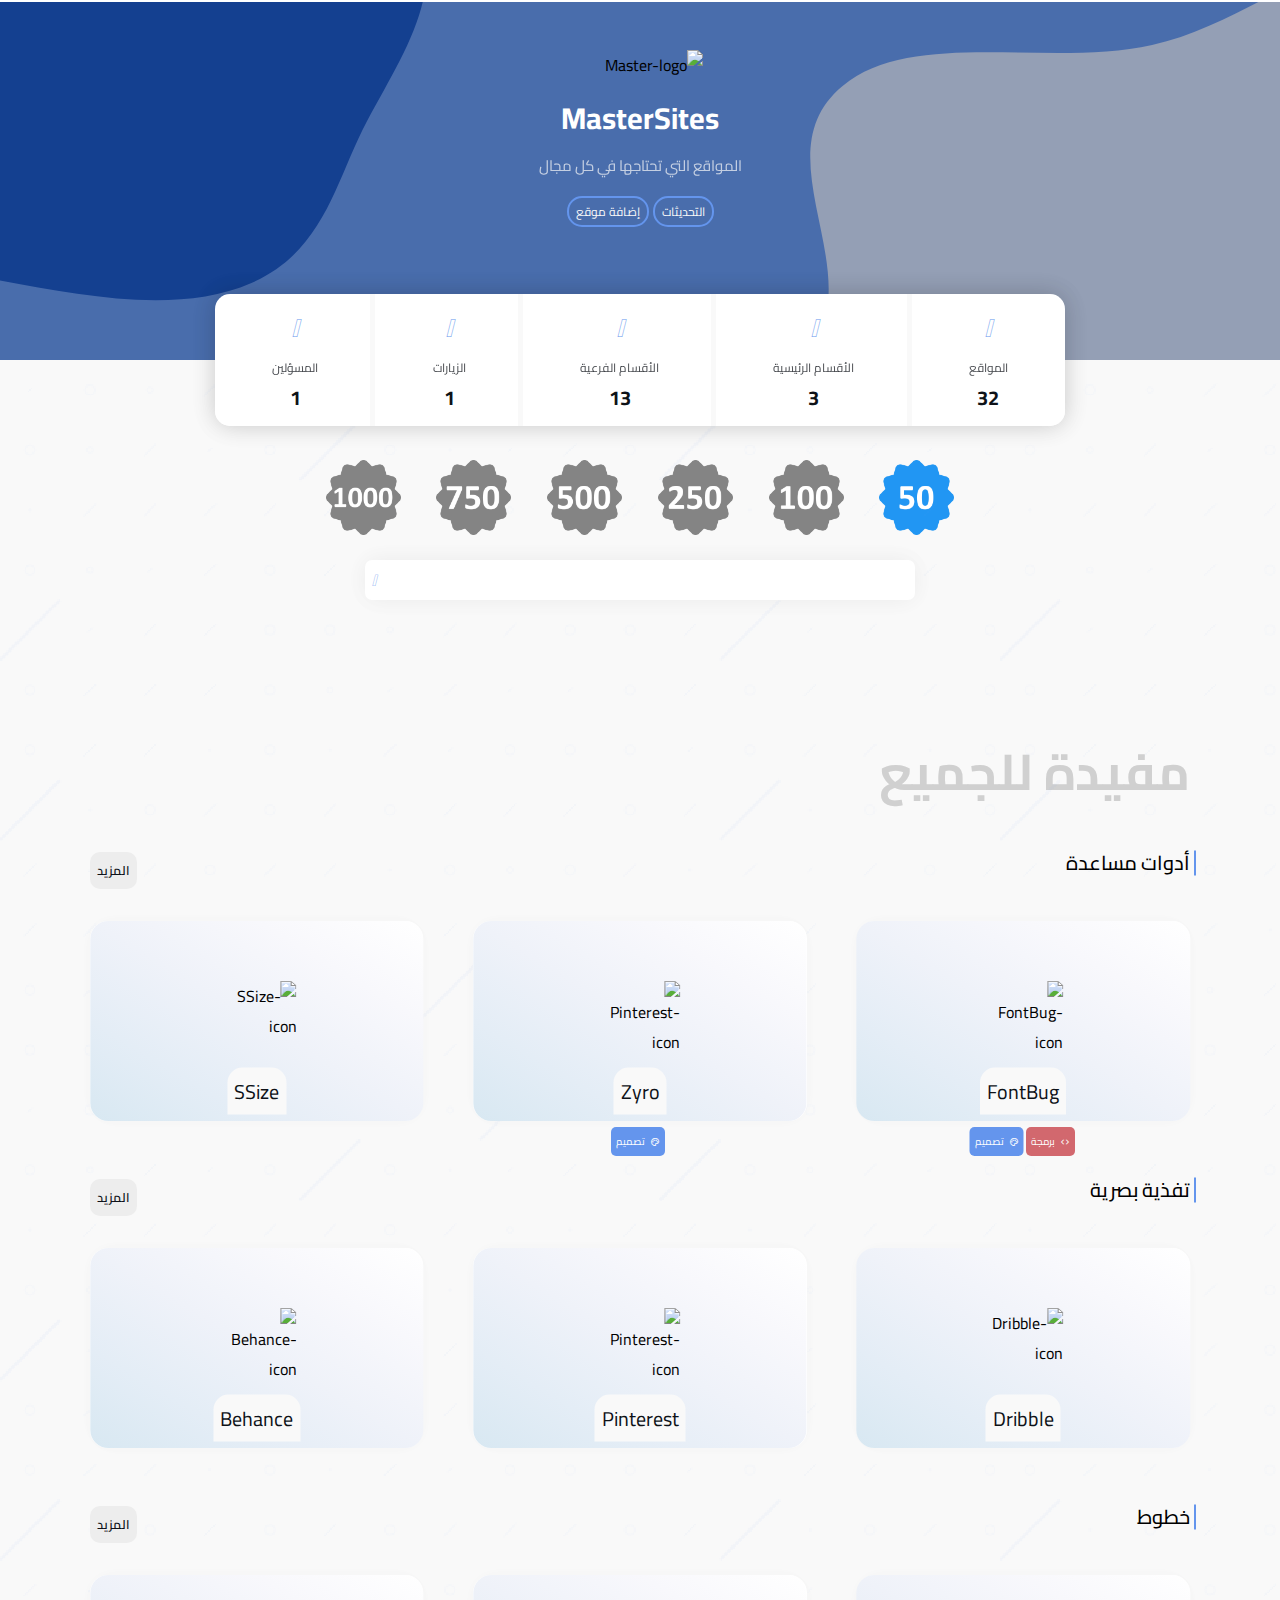
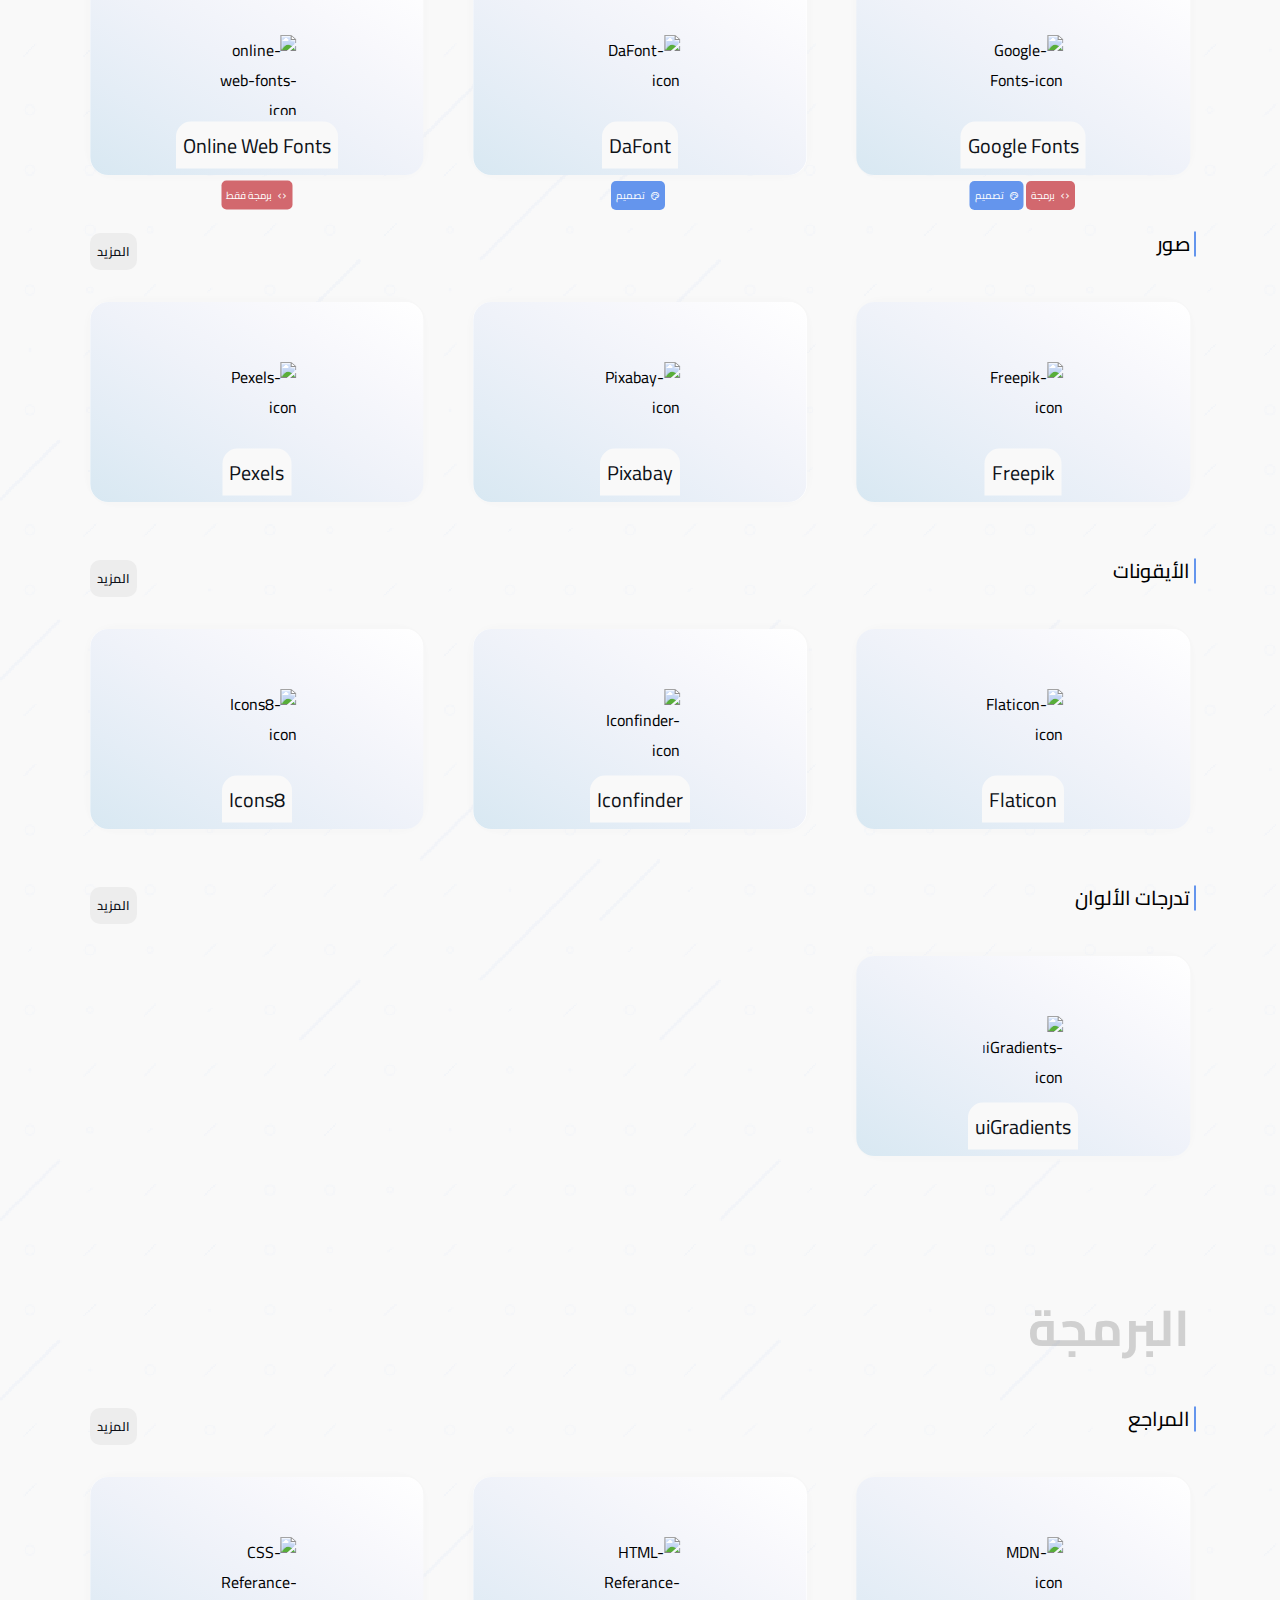
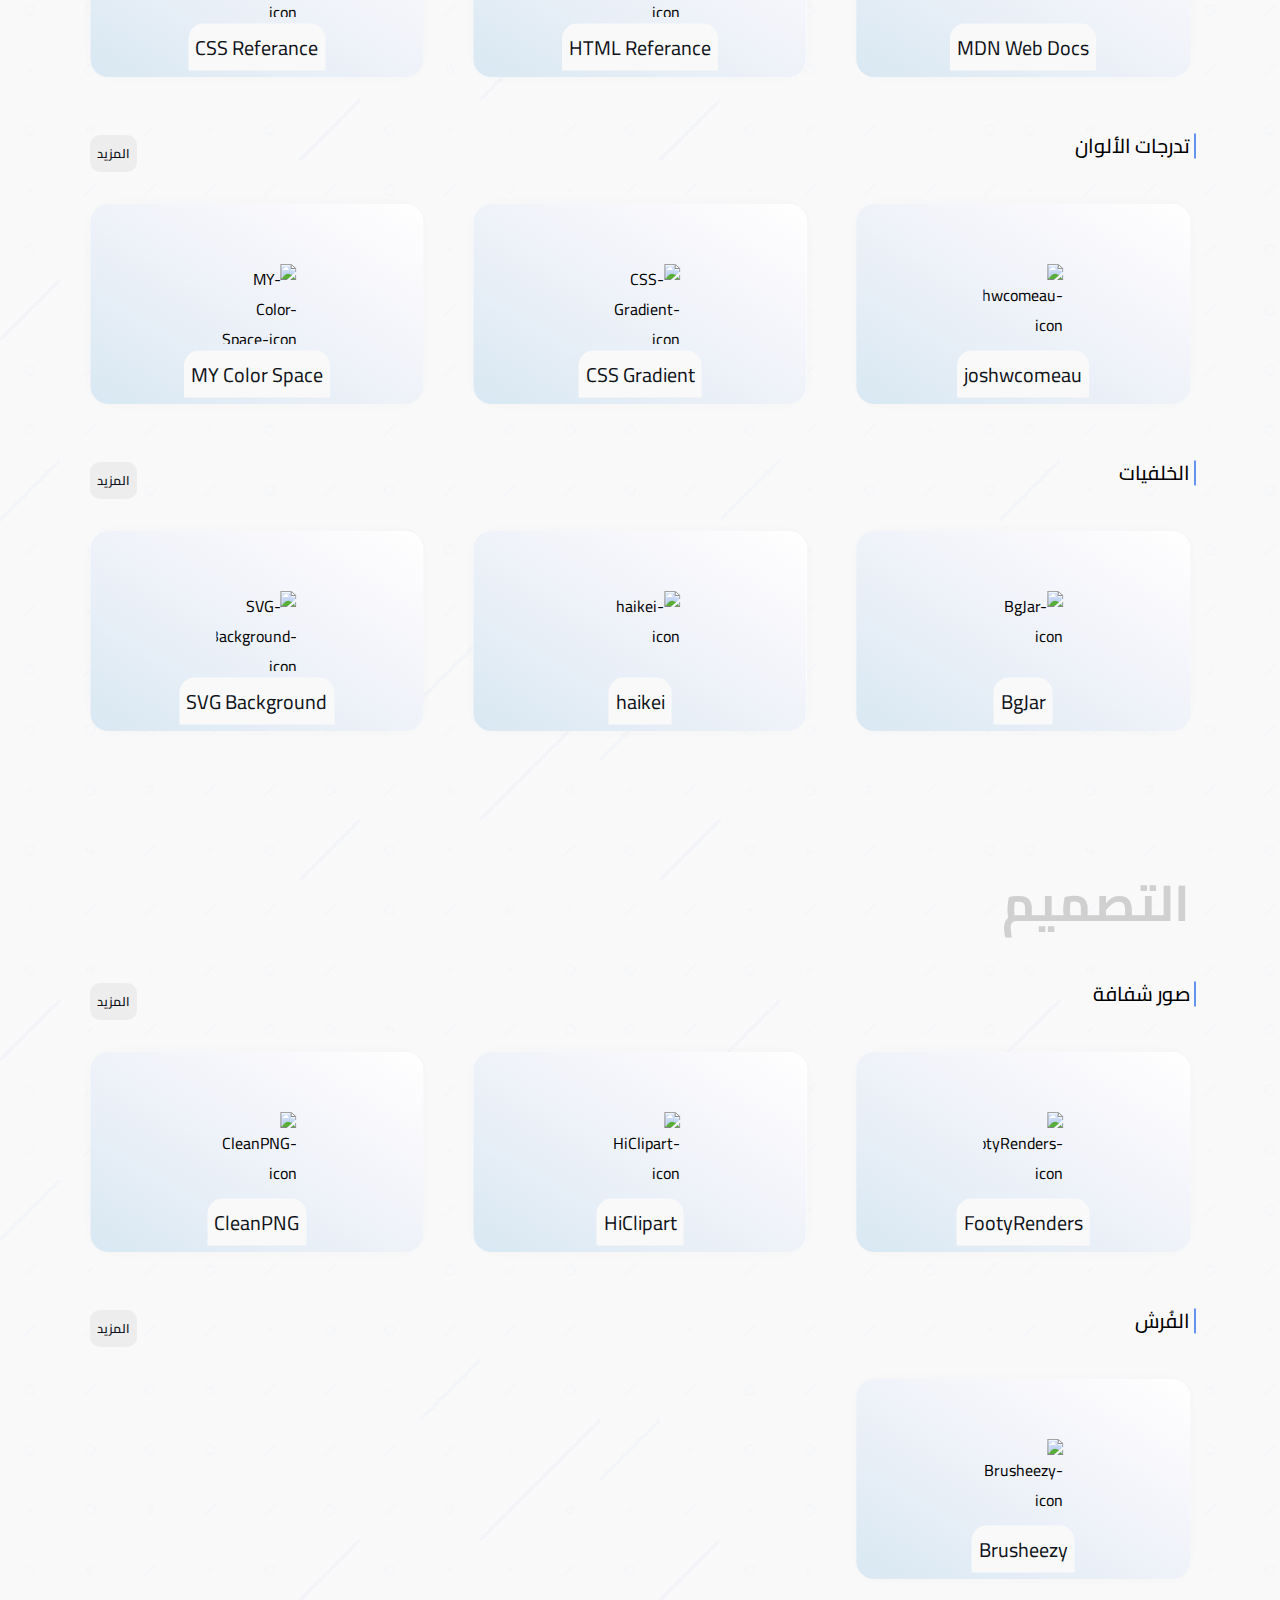
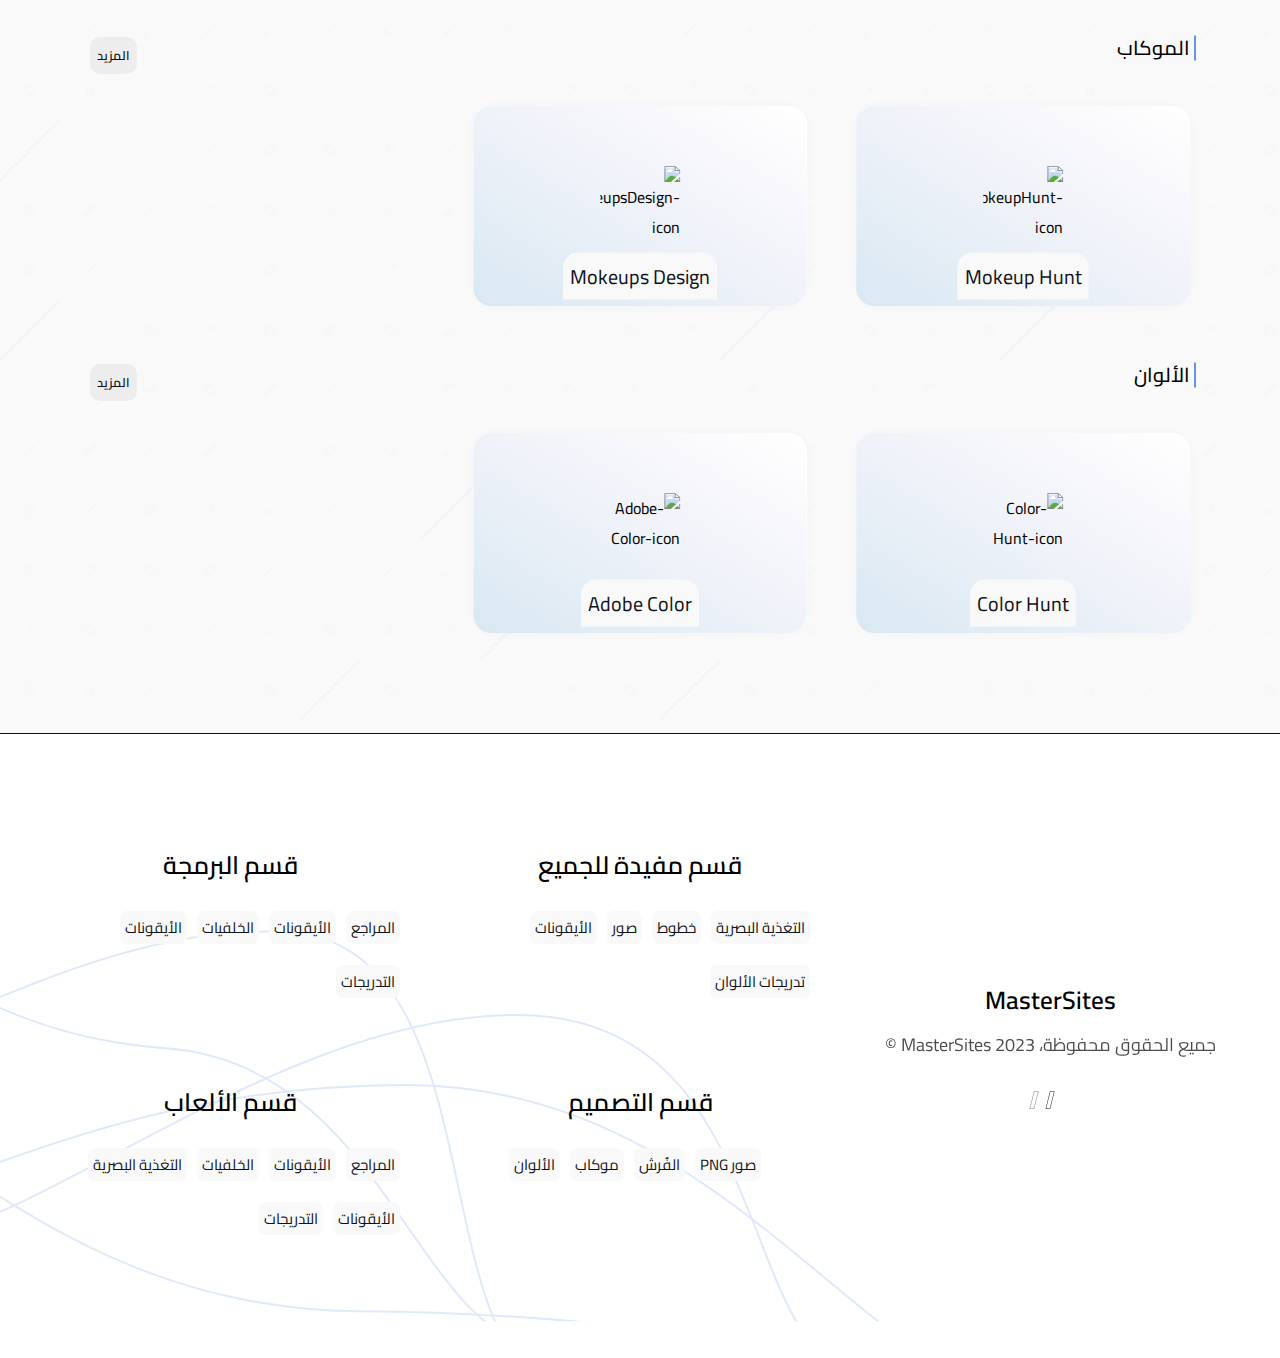
==== commit f52b9762: "Adding news bar and badges" ====
--- a/index.html
+++ b/index.html
@@ -98,18 +98,48 @@
           </div>
         </div>
       </div>
+      <div class="upper-section">
+        <div class="container">
+          <div class="badges">
+            <img src="images/50.png" alt="" />
+            <img src="images/100.png" alt="" />
+            <img src="images/250.png" alt="" />
+            <img src="images/500.png" alt="" />
+            <img src="images/750.png" alt="" />
+            <img src="images/1000.png" alt="" />
+          </div>
+          <div class="notes">
+            <p>
+              <i class="fa-solid fa-bullhorn"></i>
+              يمكنك إستخدام أدوات ومواقع التصميم بما يساعدك في اي مجال أخر
+              والعكس
+              <i class="fa-solid fa-bullhorn"></i>
+            </p>
+          </div>
+        </div>
+      </div>
       <div class="sites-section">
         <div class="container">
           <div class="section-header">
             <h2>مفيدة للجميع</h2>
           </div>
-          <div class="section-grid">
+          <div class="section-grid site-tag">
             <div class="secondary-section-header">
               <h2>أدوات مساعدة</h2>
               <a href="everyone/helper-sites/helper-sites.html">المزيد</a>
             </div>
             <div class="sites-grid">
               <div class="site-container">
+                <div class="tag-container">
+                  <div class="prog2-tag">
+                    <span class="material-symbols-outlined"> code </span>
+                    <span>برمجة</span>
+                  </div>
+                  <div class="graphic-tag">
+                    <span class="material-symbols-outlined"> palette </span>
+                    <span>تصميم</span>
+                  </div>
+                </div>
                 <h3>
                   <a href="https://fontbug.com/" target="_blank">FontBug</a>
                 </h3>
@@ -126,7 +156,13 @@
                   <span>يجب كتابة النص كما هو في الصورة</span>
                 </div>
               </div>
-              <div class="site-container">
+              <div class="site-container site-tag">
+                <div class="tag-container">
+                  <div class="graphic-tag">
+                    <span class="material-symbols-outlined"> palette </span>
+                    <span>تصميم</span>
+                  </div>
+                </div>
                 <h3>
                   <a
                     href="https://zyro.com/tools/image-upscaler"
--- a/css/index.css
+++ b/css/index.css
@@ -375,9 +375,87 @@
   }
 }
 /* End Statistics */
+/* Start Badges */
+.upper-section {
+  margin-top: 100px;
+}
+
+.upper-section .container {
+  display: flex;
+  justify-content: center;
+  align-items: center;
+  flex-direction: column;
+}
+
+.upper-section .container .badges {
+  display: flex;
+  justify-content: space-evenly;
+  align-items: center;
+  width: 700px;
+}
+
+.upper-section .container .badges img {
+  width: 75px;
+}
+
+.upper-section .container .badges img:not(:first-child) {
+  filter: grayscale(1);
+  -webkit-filter: grayscale(1);
+}
+
+.upper-section .container .notes {
+  margin-top: 25px;
+  background-color: var(--main-color);
+  position: relative;
+  width: 550px;
+  height: 40px;
+  border-radius: 7px;
+  -webkit-border-radius: 7px;
+  -moz-border-radius: 7px;
+  -ms-border-radius: 7px;
+  -o-border-radius: 7px;
+  box-shadow: 1px 1px 25px rgb(0, 0, 0, 0.03), -1px -1px 25px rgb(0, 0, 0, 0.03);
+  overflow: hidden;
+}
+
+.upper-section .container .notes p {
+  position: absolute;
+  left: -53%;
+  top: 50%;
+  transform: translate(-50%, -50%);
+  -webkit-transform: translate(-50%, -50%);
+  -moz-transform: translate(-50%, -50%);
+  -ms-transform: translate(-50%, -50%);
+  -o-transform: translate(-50%, -50%);
+  animation: news-bar 8s linear infinite;
+  -webkit-animation: news-bar 8s linear infinite;
+  animation-fill-mode: forwards;
+  width: 625px;
+}
+
+.upper-section .container .notes p i {
+  margin: 0 10px;
+  color: var(--primary-color);
+}
+
+.upper-section .container .notes p i:last-child {
+  -moz-transform: scaleX(-1);
+  -o-transform: scaleX(-1);
+  -webkit-transform: scaleX(-1);
+  transform: scaleX(-1);
+  filter: FlipH;
+  -ms-filter: "FlipH";
+}
+
+@keyframes news-bar {
+  to {
+    left: 153%;
+  }
+}
+/* End Badges */
 /* Start Programming Lines */
 .sites-section {
-  margin: 100px 0 100px;
+  margin: 0 0 100px;
 }
 
 .sites-section .container .section-grid {
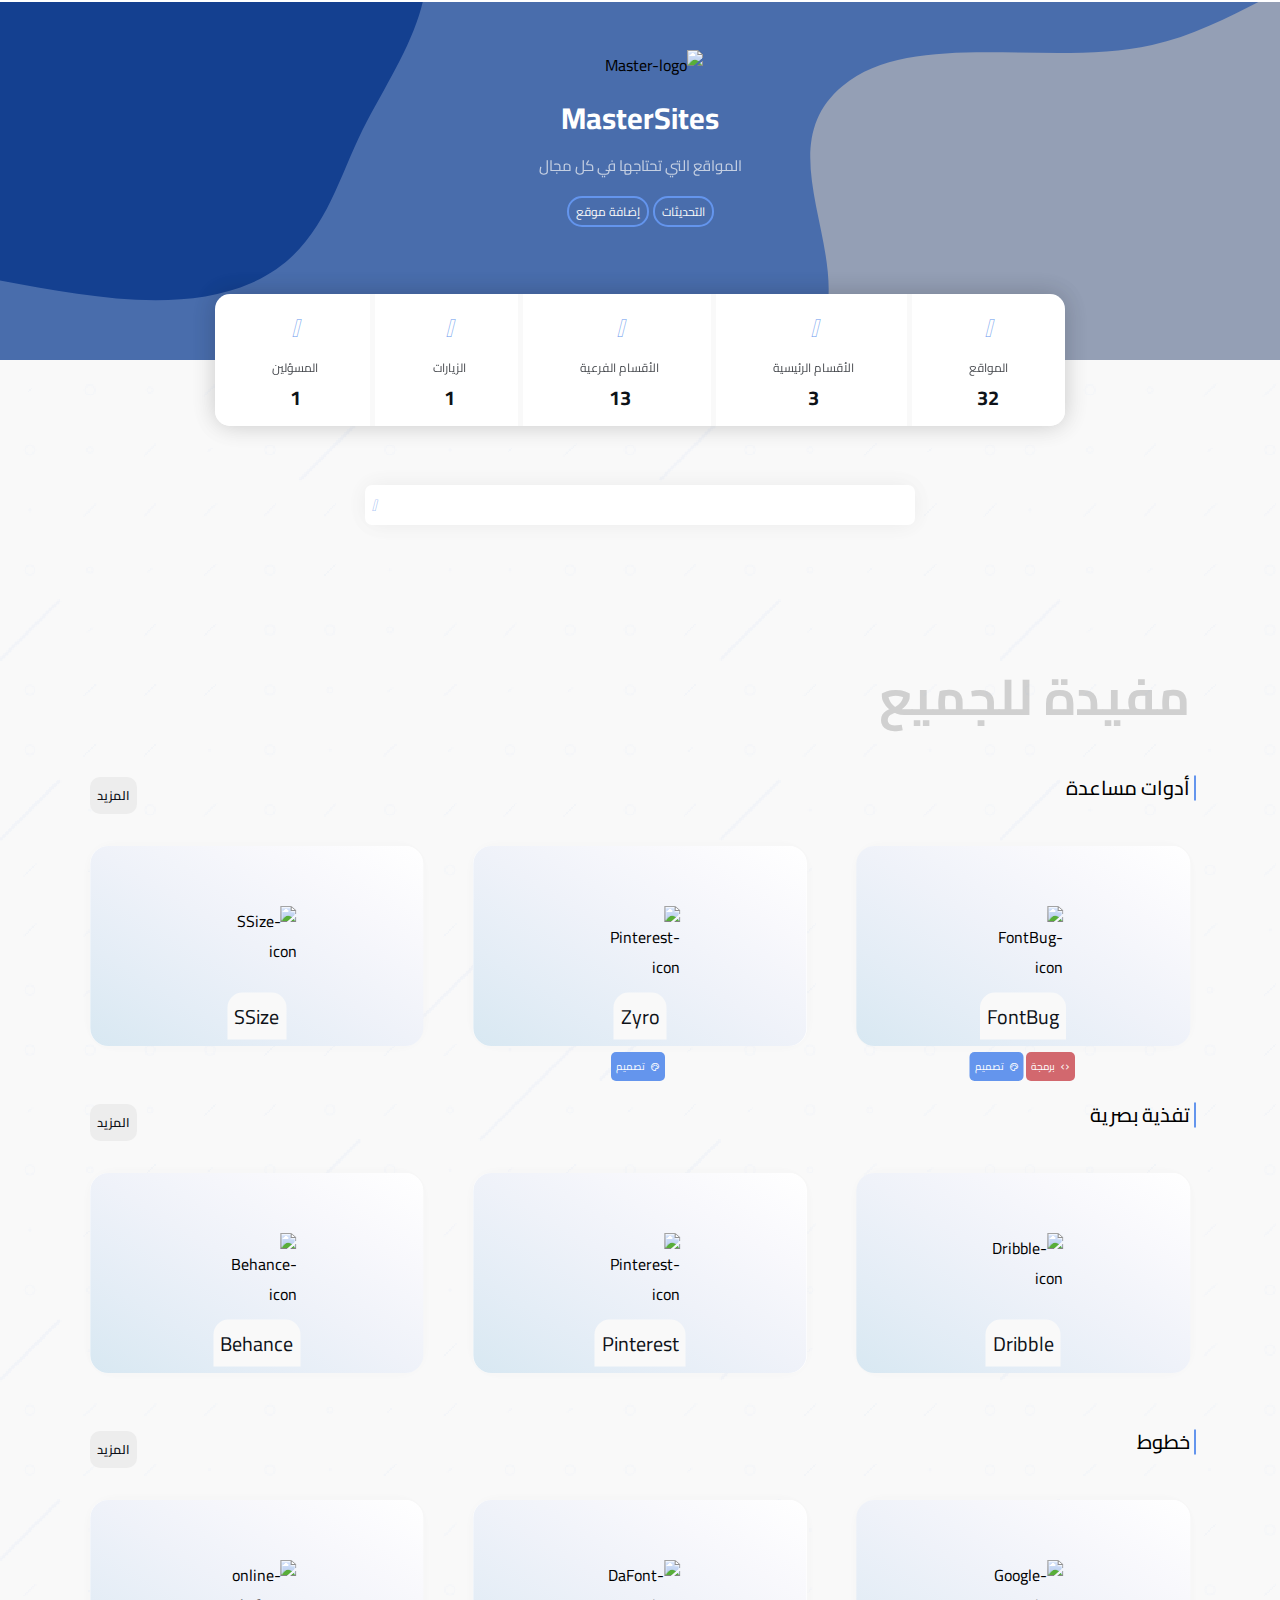
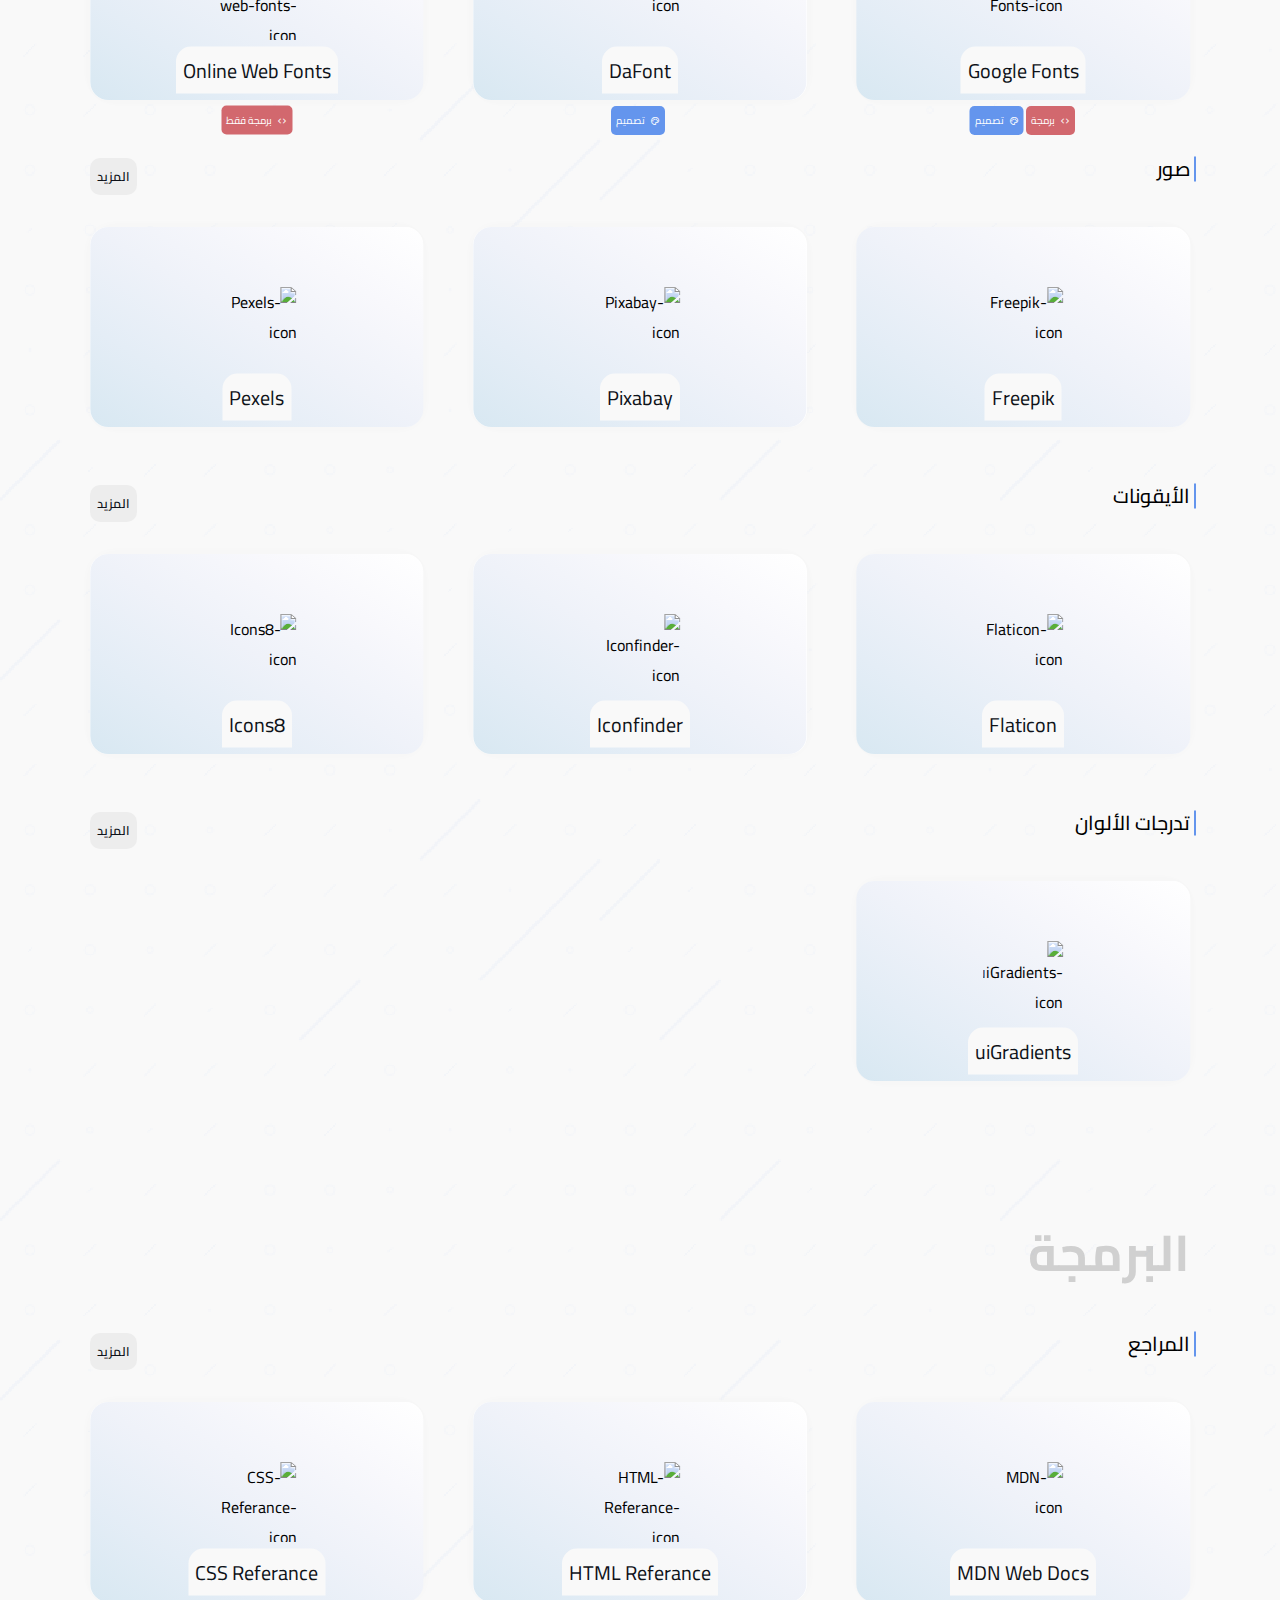
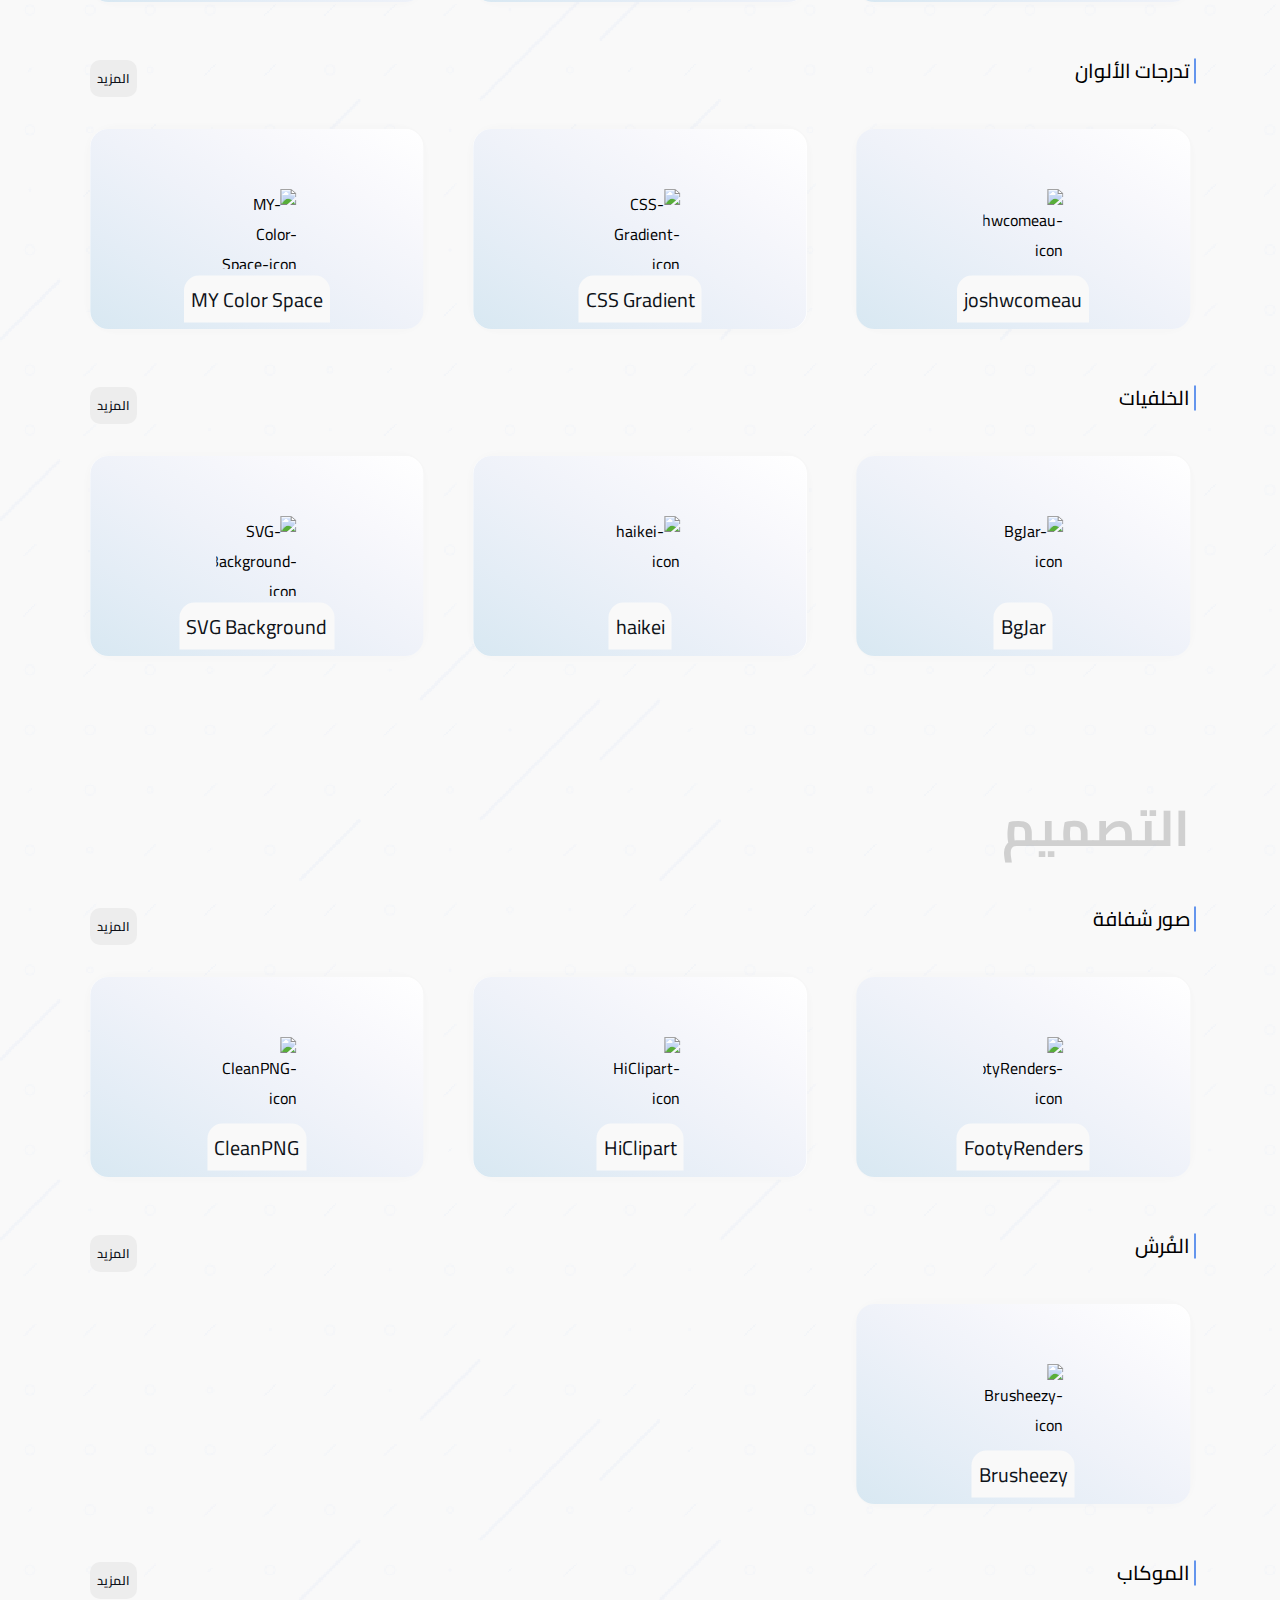
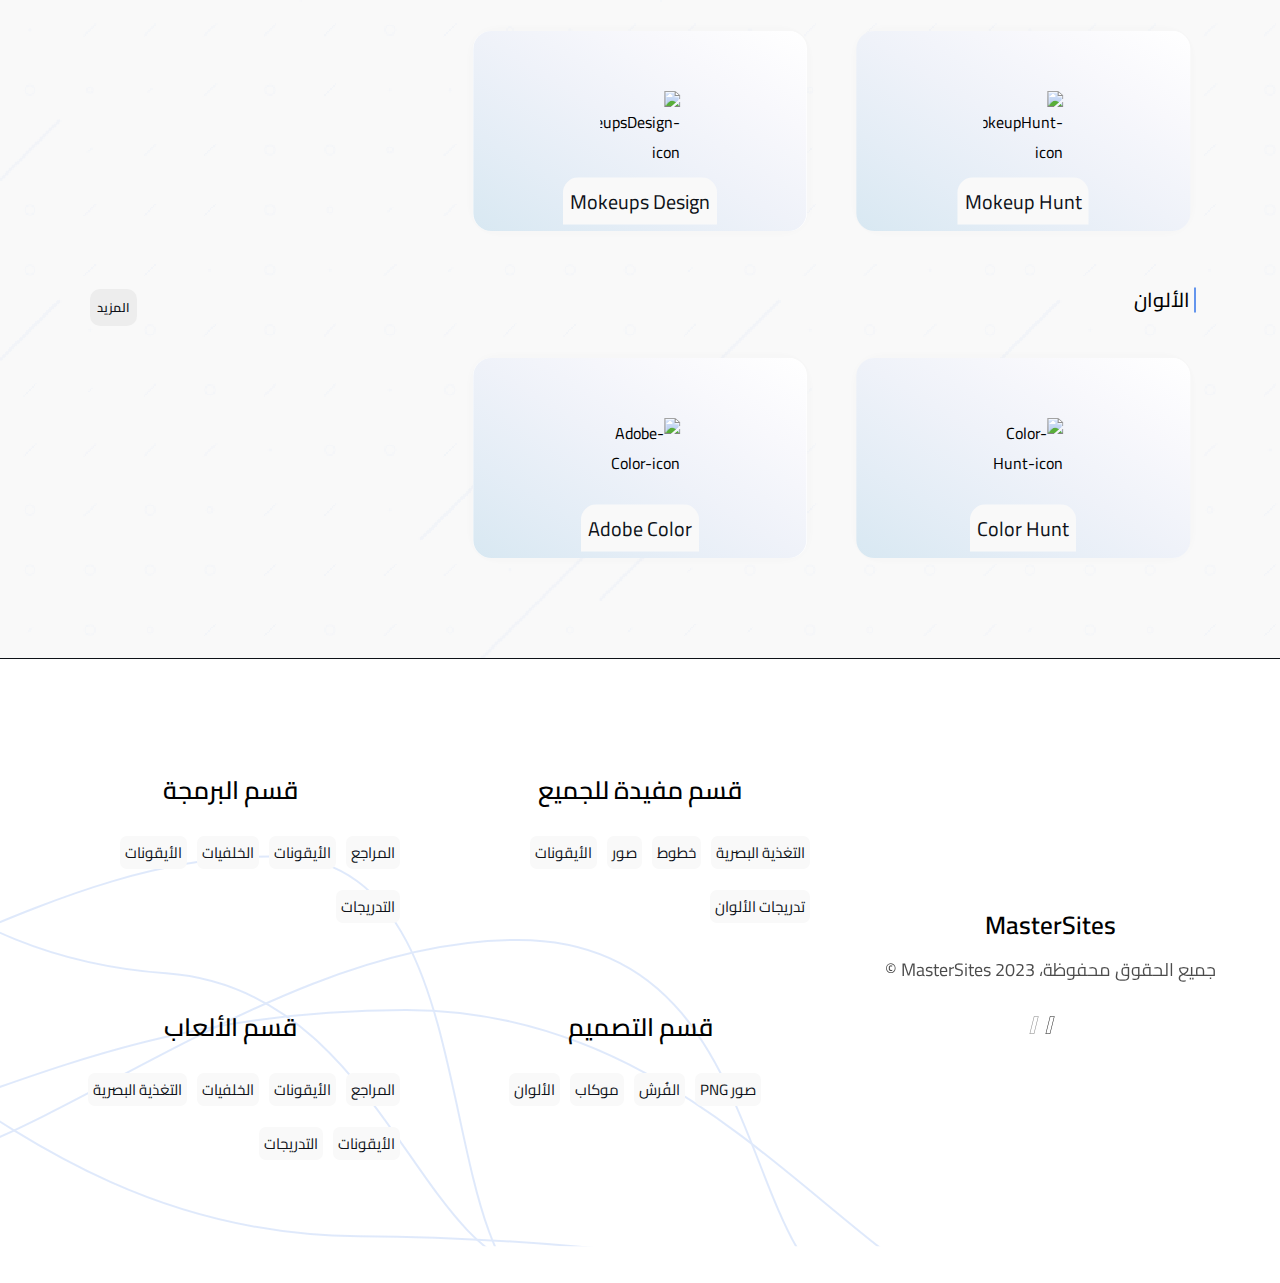
==== commit dfe01044: "done" ====
--- a/index.html
+++ b/index.html
@@ -101,12 +101,12 @@
       <div class="upper-section">
         <div class="container">
           <div class="badges">
-            <img src="images/50.png" alt="" />
-            <img src="images/100.png" alt="" />
-            <img src="images/250.png" alt="" />
-            <img src="images/500.png" alt="" />
-            <img src="images/750.png" alt="" />
-            <img src="images/1000.png" alt="" />
+            <img src="https://i.imgur.com/MRqfgsa.png" alt="" />
+            <img src="https://i.imgur.com/SJmPu6z.png" alt="" />
+            <img src="https://i.imgur.com/fxGbfek.png" alt="" />
+            <img src="https://i.imgur.com/qnylSrW.png" alt="" />
+            <img src="https://i.imgur.com/cUzv8ep.png" alt="" />
+            <img src="https://i.imgur.com/xTVjVZq.png" alt="" />
           </div>
           <div class="notes">
             <p>
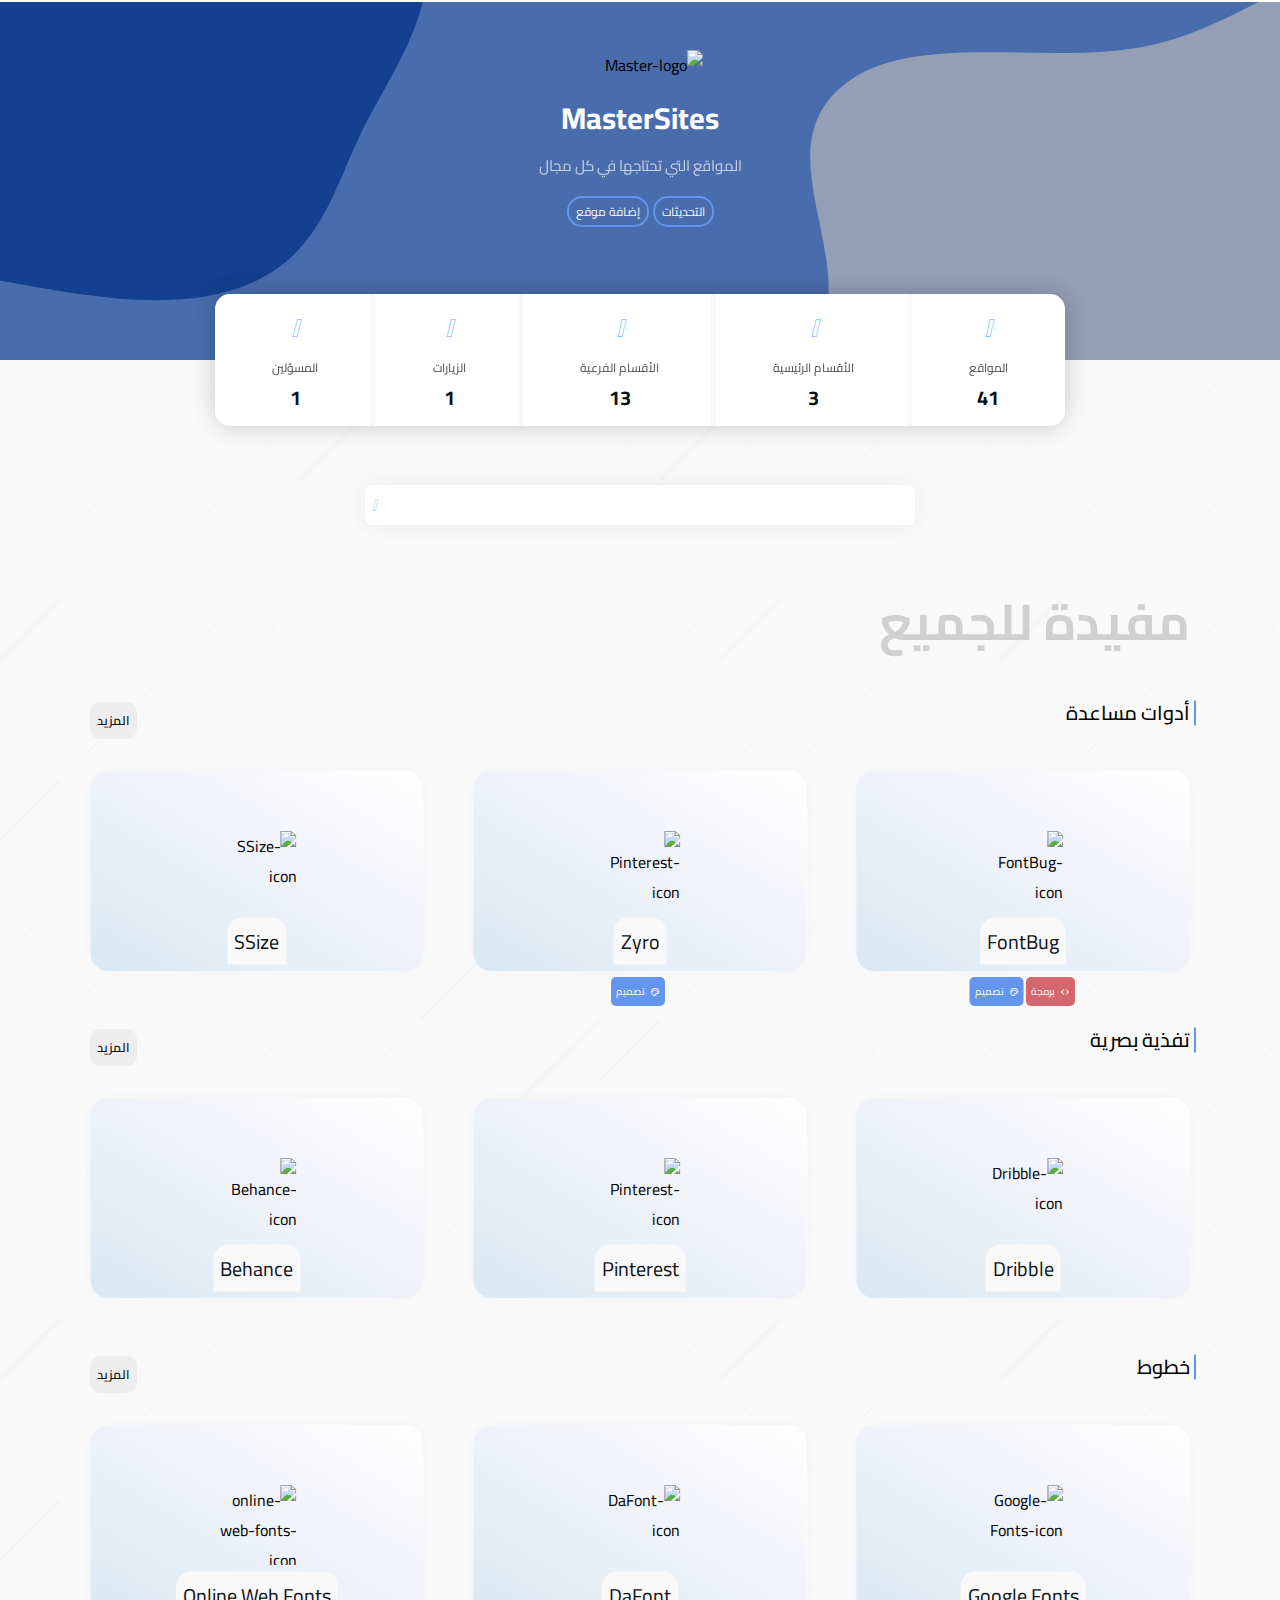
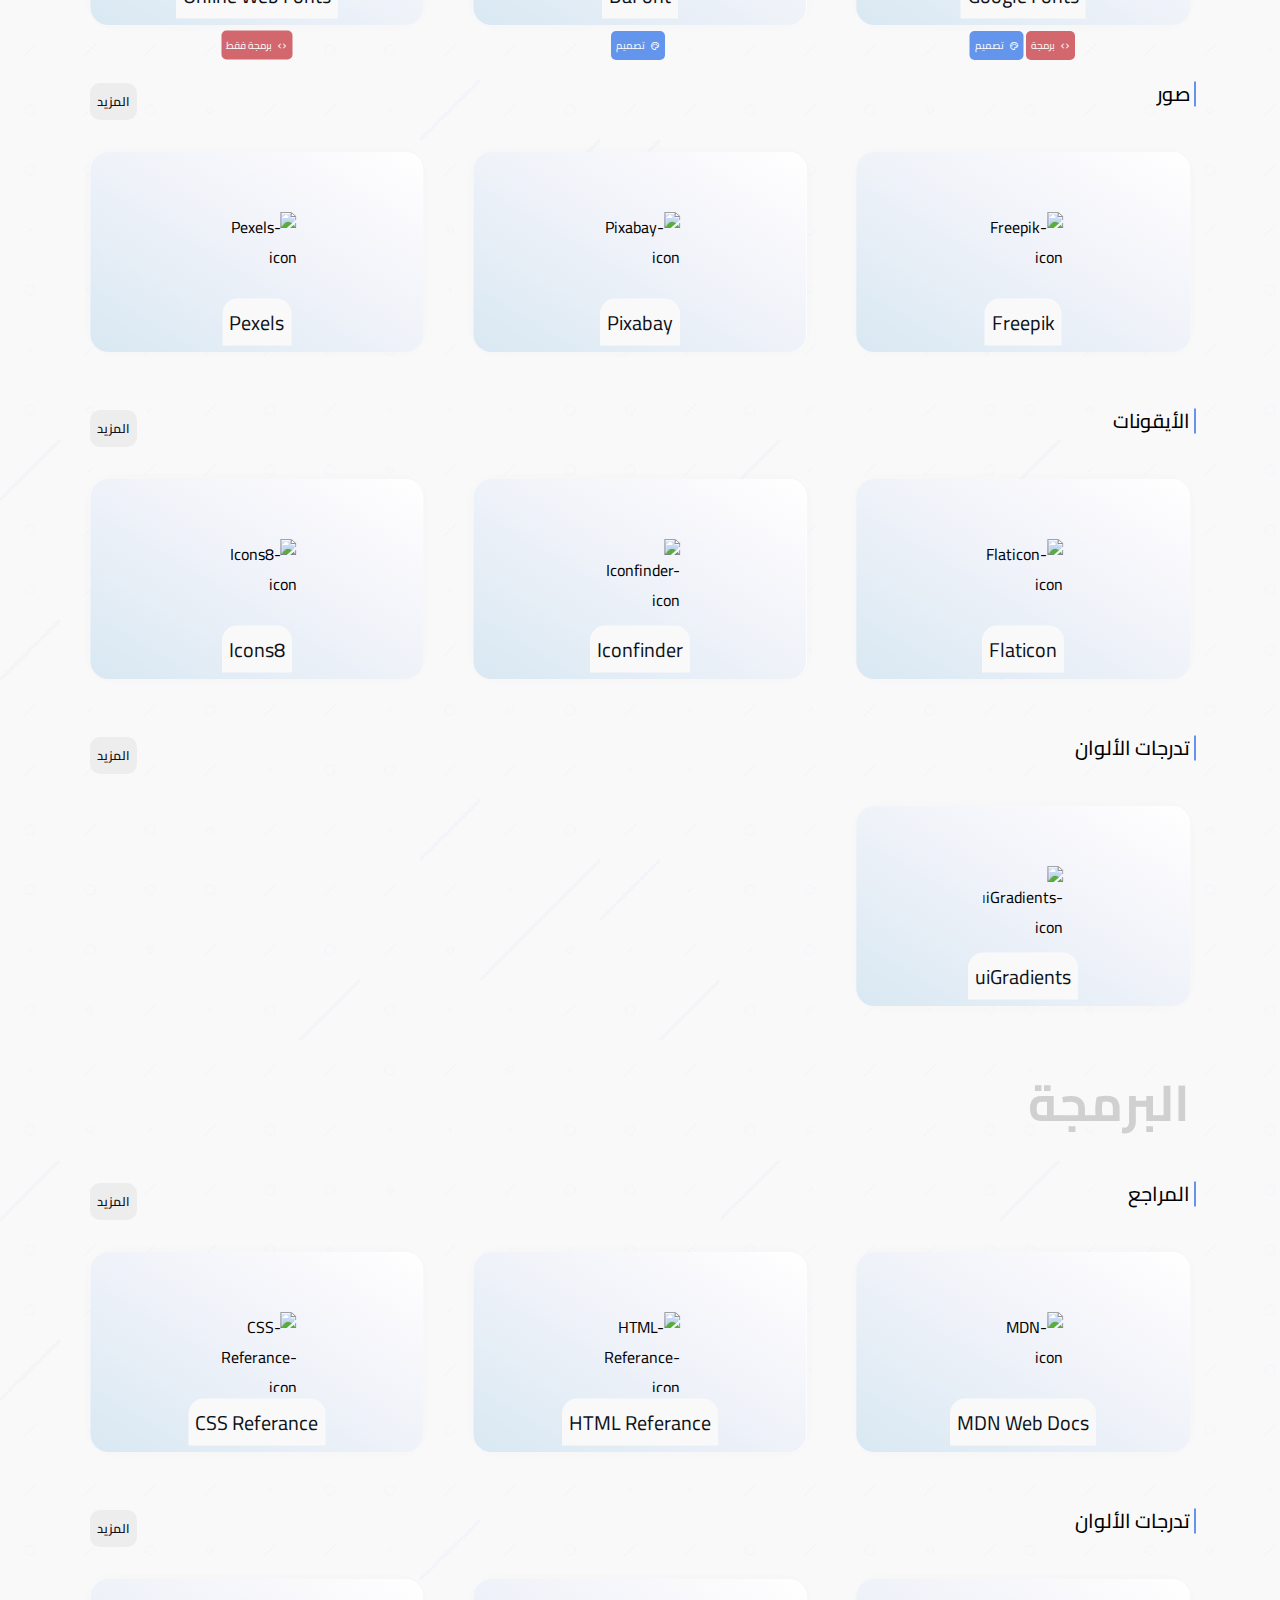
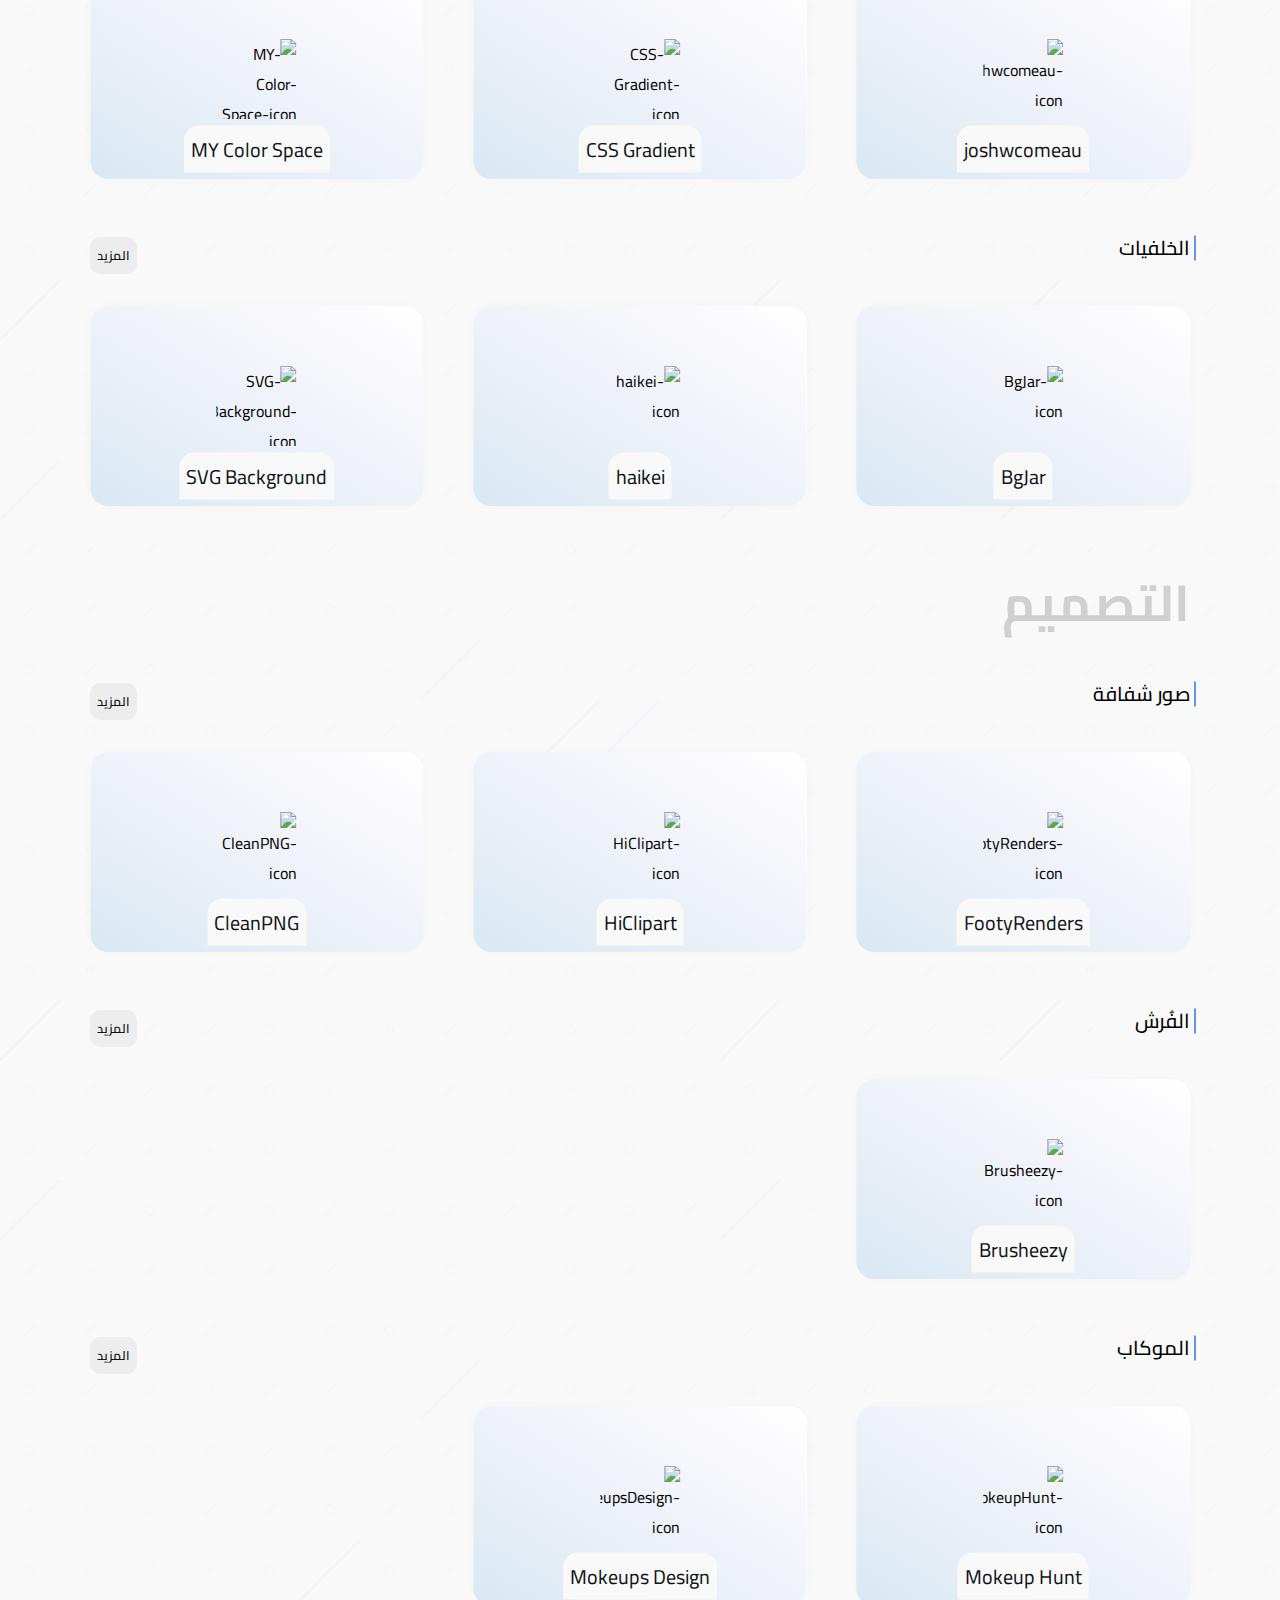
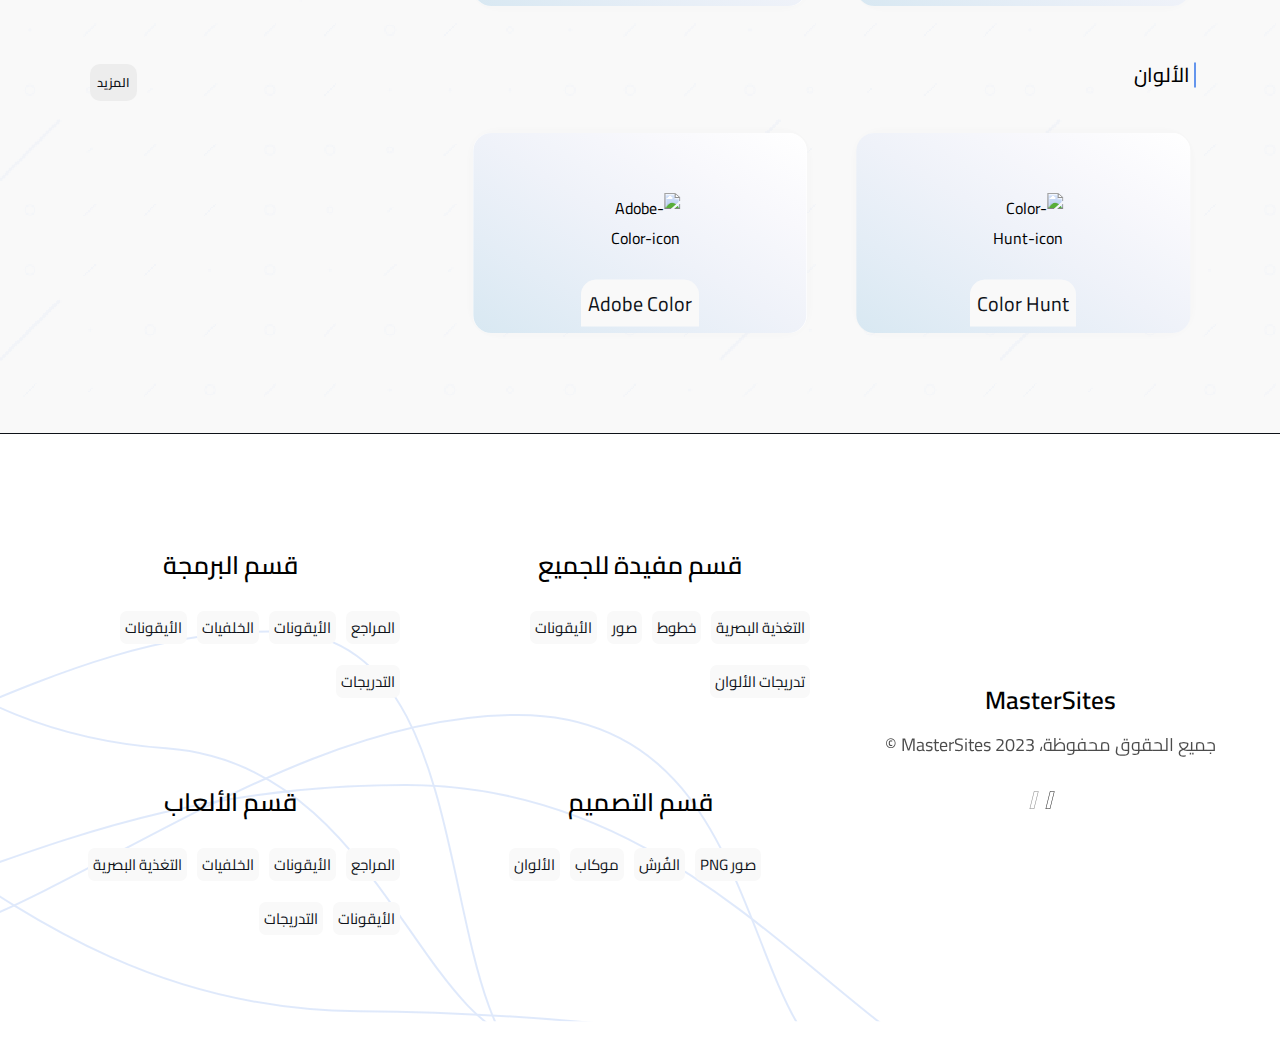
==== commit 71fabc51: "Javascript code updated" ====
--- a/index.html
+++ b/index.html
@@ -129,7 +129,7 @@
               <a href="everyone/helper-sites/helper-sites.html">المزيد</a>
             </div>
             <div class="sites-grid">
-              <div class="site-container">
+              <div class="site-container count">
                 <div class="tag-container">
                   <div class="prog2-tag">
                     <span class="material-symbols-outlined"> code </span>
@@ -156,7 +156,7 @@
                   <span>يجب كتابة النص كما هو في الصورة</span>
                 </div>
               </div>
-              <div class="site-container site-tag">
+              <div class="site-container count site-tag">
                 <div class="tag-container">
                   <div class="graphic-tag">
                     <span class="material-symbols-outlined"> palette </span>
@@ -187,7 +187,7 @@
                   <span>تكبير الأبعاد</span>
                 </div>
               </div>
-              <div class="site-container">
+              <div class="site-container count">
                 <h3>
                   <a href="https://ssizes.com/" target="_blank">SSize</a>
                 </h3>
@@ -213,7 +213,7 @@
               <a href="everyone/inspiration/inspiration.html">المزيد</a>
             </div>
             <div class="sites-grid">
-              <div class="site-container">
+              <div class="site-container count">
                 <h3>
                   <a href="https://dribbble.com/" target="_blank">Dribble</a>
                 </h3>
@@ -230,7 +230,7 @@
                   <span>UI & UX</span>
                 </div>
               </div>
-              <div class="site-container">
+              <div class="site-container count">
                 <h3>
                   <a href="https://www.pinterest.com/" target="_blank"
                     >Pinterest</a
@@ -251,7 +251,7 @@
                   <span>تصميمات</span>
                 </div>
               </div>
-              <div class="site-container">
+              <div class="site-container count">
                 <h3>
                   <a href="https://www.behance.net/" target="_blank">Behance</a>
                 </h3>
@@ -279,7 +279,7 @@
               <a href="">المزيد</a>
             </div>
             <div class="sites-grid">
-              <div class="site-container site-tag">
+              <div class="site-container count site-tag">
                 <div class="tag-container">
                   <div class="prog2-tag">
                     <span class="material-symbols-outlined"> code </span>
@@ -309,7 +309,7 @@
                   <span>كود الخط</span>
                 </div>
               </div>
-              <div class="site-container site-tag">
+              <div class="site-container count site-tag">
                 <div class="tag-container">
                   <div class="graphic-tag">
                     <span class="material-symbols-outlined"> palette </span>
@@ -334,7 +334,7 @@
                   <span>تصميمات</span>
                 </div>
               </div>
-              <div class="site-container site-tag">
+              <div class="site-container count site-tag">
                 <div class="tag-container"></div>
                 <div class="prog-tag">
                   <span class="material-symbols-outlined"> code </span>
@@ -368,7 +368,7 @@
               <a href="everyone/photos-more/photos-more.html">المزيد</a>
             </div>
             <div class="sites-grid">
-              <div class="site-container">
+              <div class="site-container count">
                 <h3>
                   <a href="https://www.freepik.com/" target="_blank">Freepik</a>
                 </h3>
@@ -388,7 +388,7 @@
                   <span>ملحقات</span>
                 </div>
               </div>
-              <div class="site-container">
+              <div class="site-container count">
                 <h3>
                   <a href="https://pixabay.com/" target="_blank">Pixabay</a>
                 </h3>
@@ -408,7 +408,7 @@
                   <span>ملحقات</span>
                 </div>
               </div>
-              <div class="site-container">
+              <div class="site-container count">
                 <h3>
                   <a href="https://www.pexels.com/" target="_blank">Pexels</a>
                 </h3>
@@ -434,7 +434,7 @@
               <a href="everyone/icons-more/icons-more.html">المزيد</a>
             </div>
             <div class="sites-grid">
-              <div class="site-container">
+              <div class="site-container count">
                 <h3>
                   <a href="https://www.flaticon.com/" target="_blank"
                     >Flaticon</a
@@ -459,7 +459,7 @@
                   <span>شعارات</span>
                 </div>
               </div>
-              <div class="site-container">
+              <div class="site-container count">
                 <h3>
                   <a href="https://www.iconfinder.com/" target="_blank"
                     >Iconfinder</a
@@ -480,7 +480,7 @@
                   <span>Illustration</span>
                 </div>
               </div>
-              <div class="site-container">
+              <div class="site-container count">
                 <h3>
                   <a href="https://icons8.com/" target="_blank">Icons8</a>
                 </h3>
@@ -506,7 +506,7 @@
               <a href="">المزيد</a>
             </div>
             <div class="sites-grid">
-              <div class="site-container">
+              <div class="site-container count">
                 <h3>
                   <a href="https://uigradients.com/" target="_blank"
                     >uiGradients</a
@@ -537,7 +537,7 @@
               <a href="">المزيد</a>
             </div>
             <div class="sites-grid">
-              <div class="site-container">
+              <div class="site-container count">
                 <h3>
                   <a href="https://developer.mozilla.org/en-US/" target="_blank"
                     >MDN Web Docs</a
@@ -560,7 +560,7 @@
                   <span>Web technology</span>
                 </div>
               </div>
-              <div class="site-container">
+              <div class="site-container count">
                 <h3>
                   <a href="https://htmlreference.io/" target="_blank"
                     >HTML Referance</a
@@ -583,7 +583,7 @@
                   <span>معرفة العنصر Self-closing ام لا</span>
                 </div>
               </div>
-              <div class="site-container">
+              <div class="site-container count">
                 <h3>
                   <a href="https://cssreference.io/" target="_blank"
                     >CSS Referance</a
@@ -610,7 +610,7 @@
               <a href="">المزيد</a>
             </div>
             <div class="sites-grid">
-              <div class="site-container">
+              <div class="site-container count">
                 <h3>
                   <a
                     href="https://www.joshwcomeau.com/gradient-generator/"
@@ -634,7 +634,7 @@
                   <span>كود CSS جاهز</span>
                 </div>
               </div>
-              <div class="site-container">
+              <div class="site-container count">
                 <h3>
                   <a href="https://cssgradient.io/" target="_blank"
                     >CSS Gradient</a
@@ -653,7 +653,7 @@
                   <span>كود CSS جاهز</span>
                 </div>
               </div>
-              <div class="site-container">
+              <div class="site-container count">
                 <h3>
                   <a href="https://mycolor.space/" target="_blank"
                     >MY Color Space</a
@@ -679,7 +679,7 @@
               <a href="">المزيد</a>
             </div>
             <div class="sites-grid">
-              <div class="site-container">
+              <div class="site-container count">
                 <h3><a href="https://bgjar.com/" target="_blank">BgJar</a></h3>
                 <div class="site-icon">
                   <img
@@ -696,7 +696,7 @@
                   <span>تخصص الحركة</span>
                 </div>
               </div>
-              <div class="site-container">
+              <div class="site-container count">
                 <h3>
                   <a href="https://haikei.app/" target="_blank">haikei</a>
                 </h3>
@@ -716,7 +716,7 @@
                   <span>تخصيص التدرجات</span>
                 </div>
               </div>
-              <div class="site-container">
+              <div class="site-container count">
                 <h3>
                   <a href="https://www.svgbackgrounds.com/" target="_blank"
                     >SVG Background</a
@@ -748,7 +748,7 @@
               <a href="design/png-more/png-more.html">المزيد</a>
             </div>
             <div class="sites-grid">
-              <div class="site-container">
+              <div class="site-container count">
                 <h3>
                   <a href="https://www.footyrenders.com/" target="_blank"
                     >FootyRenders</a
@@ -768,7 +768,7 @@
                   <span>صور شفافة</span>
                 </div>
               </div>
-              <div class="site-container">
+              <div class="site-container count">
                 <h3>
                   <a href="https://www.hiclipart.com/" target="_blank"
                     >HiClipart</a
@@ -788,7 +788,7 @@
                   <span>صور شفافة</span>
                 </div>
               </div>
-              <div class="site-container">
+              <div class="site-container count">
                 <h3>
                   <a href="https://www.cleanpng.com/" target="_blank"
                     >CleanPNG</a
@@ -813,7 +813,7 @@
               <a href="">المزيد</a>
             </div>
             <div class="sites-grid">
-              <div class="site-container">
+              <div class="site-container count">
                 <h3>
                   <a href="https://www.brusheezy.com/" target="_blank"
                     >Brusheezy</a
@@ -841,7 +841,7 @@
               <a href="">المزيد</a>
             </div>
             <div class="sites-grid">
-              <div class="site-container">
+              <div class="site-container count">
                 <h3>
                   <a href="https://mockuphunt.co/" target="_blank"
                     >Mokeup Hunt</a
@@ -863,7 +863,7 @@
                   <span>وغيرهم</span>
                 </div>
               </div>
-              <div class="site-container">
+              <div class="site-container count">
                 <h3>
                   <a href="https://mockups-design.com/" target="_blank"
                     >Mokeups Design</a
@@ -892,7 +892,7 @@
               <a href="">المزيد</a>
             </div>
             <div class="sites-grid">
-              <div class="site-container">
+              <div class="site-container count">
                 <h3>
                   <a href="https://colorhunt.co/" target="_blank">Color Hunt</a>
                 </h3>
@@ -911,7 +911,7 @@
                   <span>الأكثر شهرة</span>
                 </div>
               </div>
-              <div class="site-container">
+              <div class="site-container count">
                 <h3>
                   <a href="https://color.adobe.com/create" target="_blank"
                     >Adobe Color</a
--- a/css/index.css
+++ b/css/index.css
@@ -452,10 +452,29 @@
     left: 153%;
   }
 }
+
+@media (max-width: 767px) {
+  .upper-section {
+    margin-top: 250px;
+  }
+  .upper-section .container {
+    width: 375px;
+  }
+  .upper-section .container .badges {
+    width: 350px;
+  }
+  .upper-section .container .badges img {
+    width: 40px;
+  }
+  .upper-section .container .notes {
+    width: 350px;
+  }
+}
+
 /* End Badges */
 /* Start Programming Lines */
 .sites-section {
-  margin: 0 0 100px;
+  margin: 0 0 100px !important;
 }
 
 .sites-section .container .section-grid {
@@ -544,7 +563,7 @@
 .section-header h2 {
   font-size: 50px;
   color: #d0d0d0;
-  margin: 125px 0 0 0;
+  margin: 50px 0 0 0;
 }
 
 .secondary-section-header {
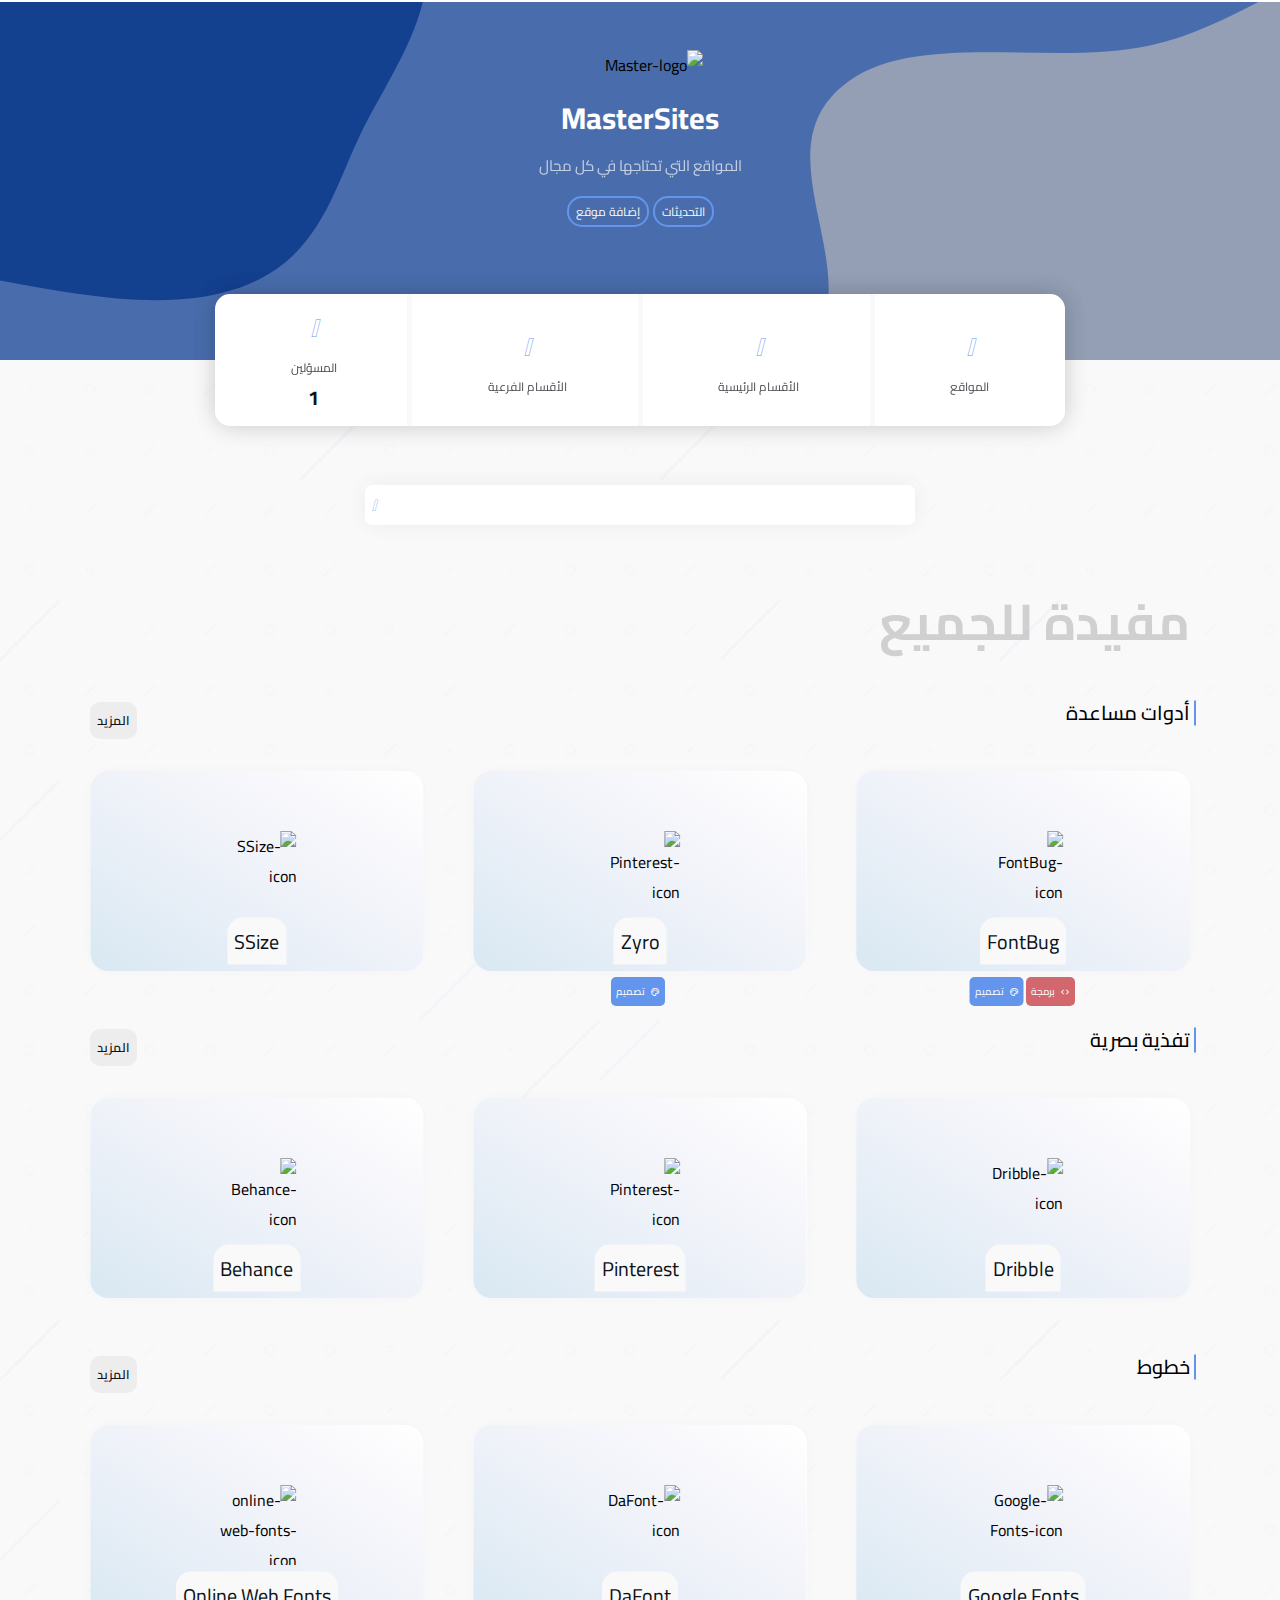
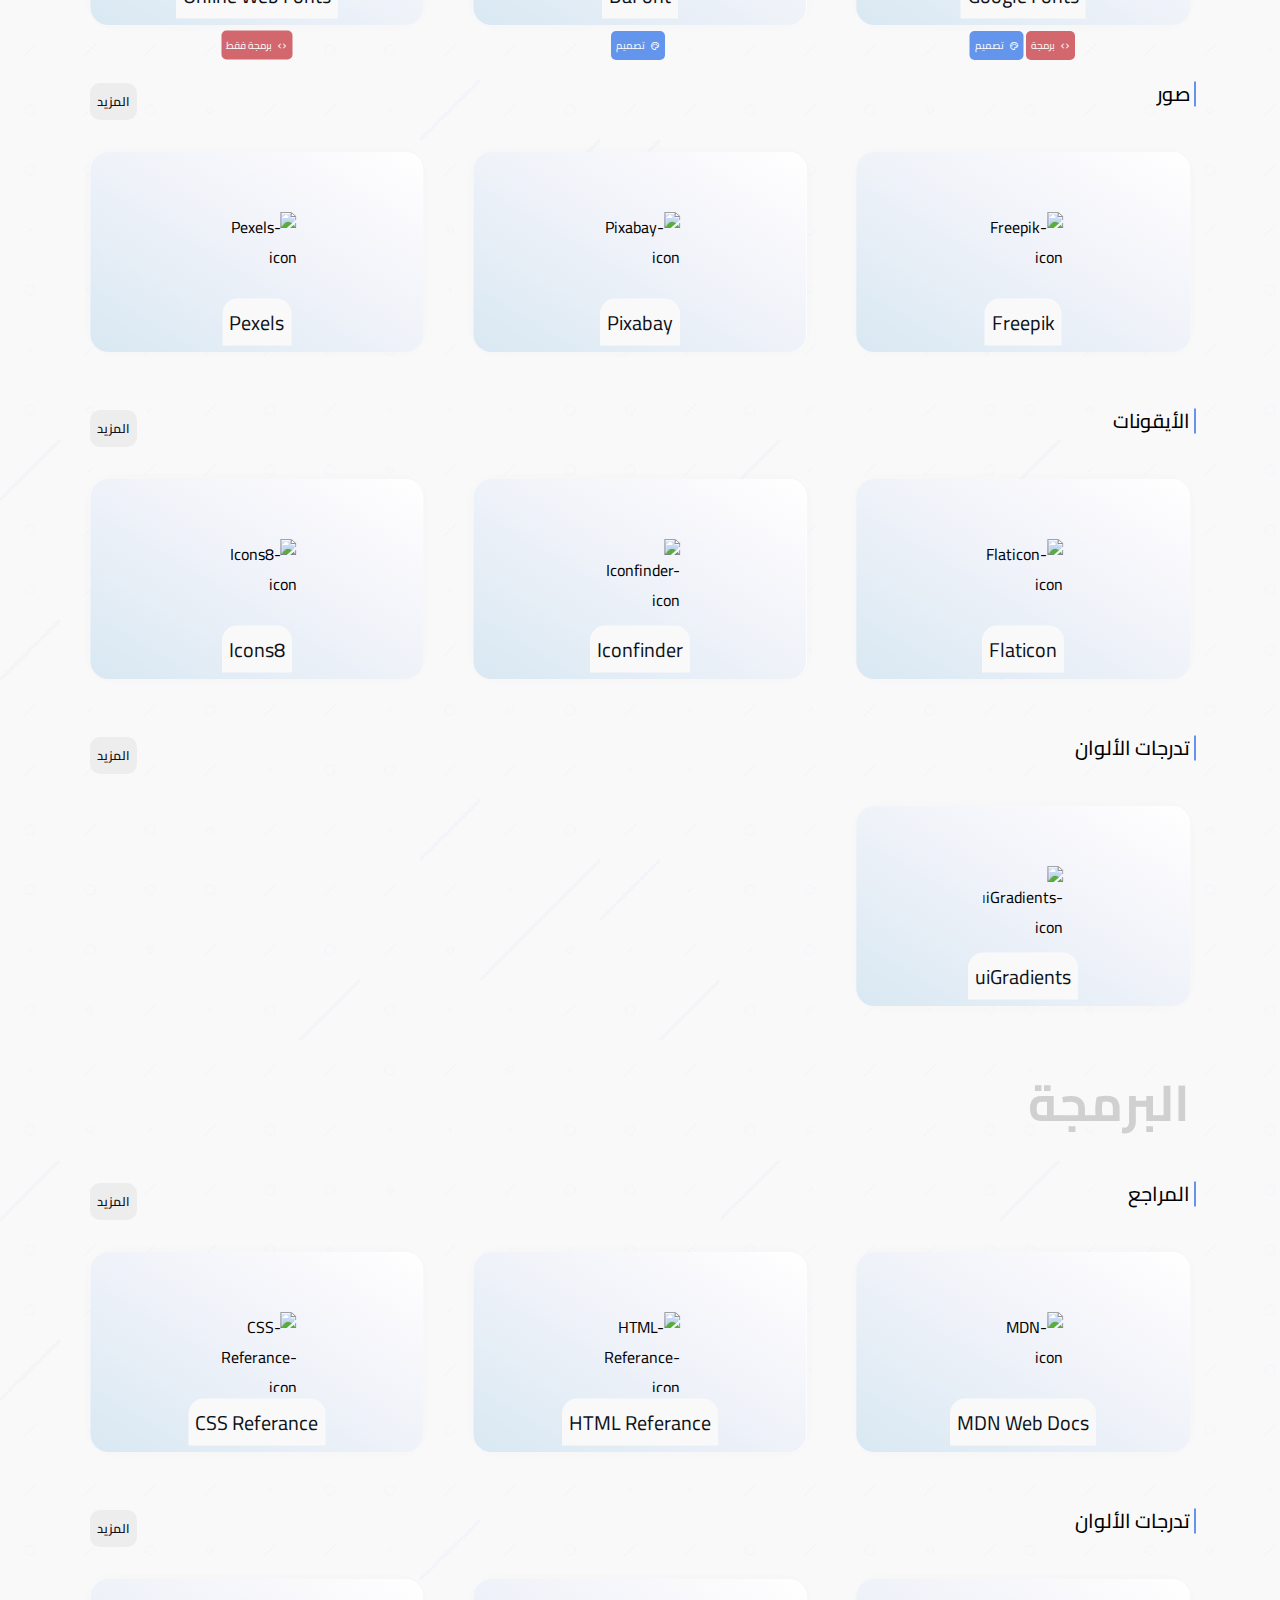
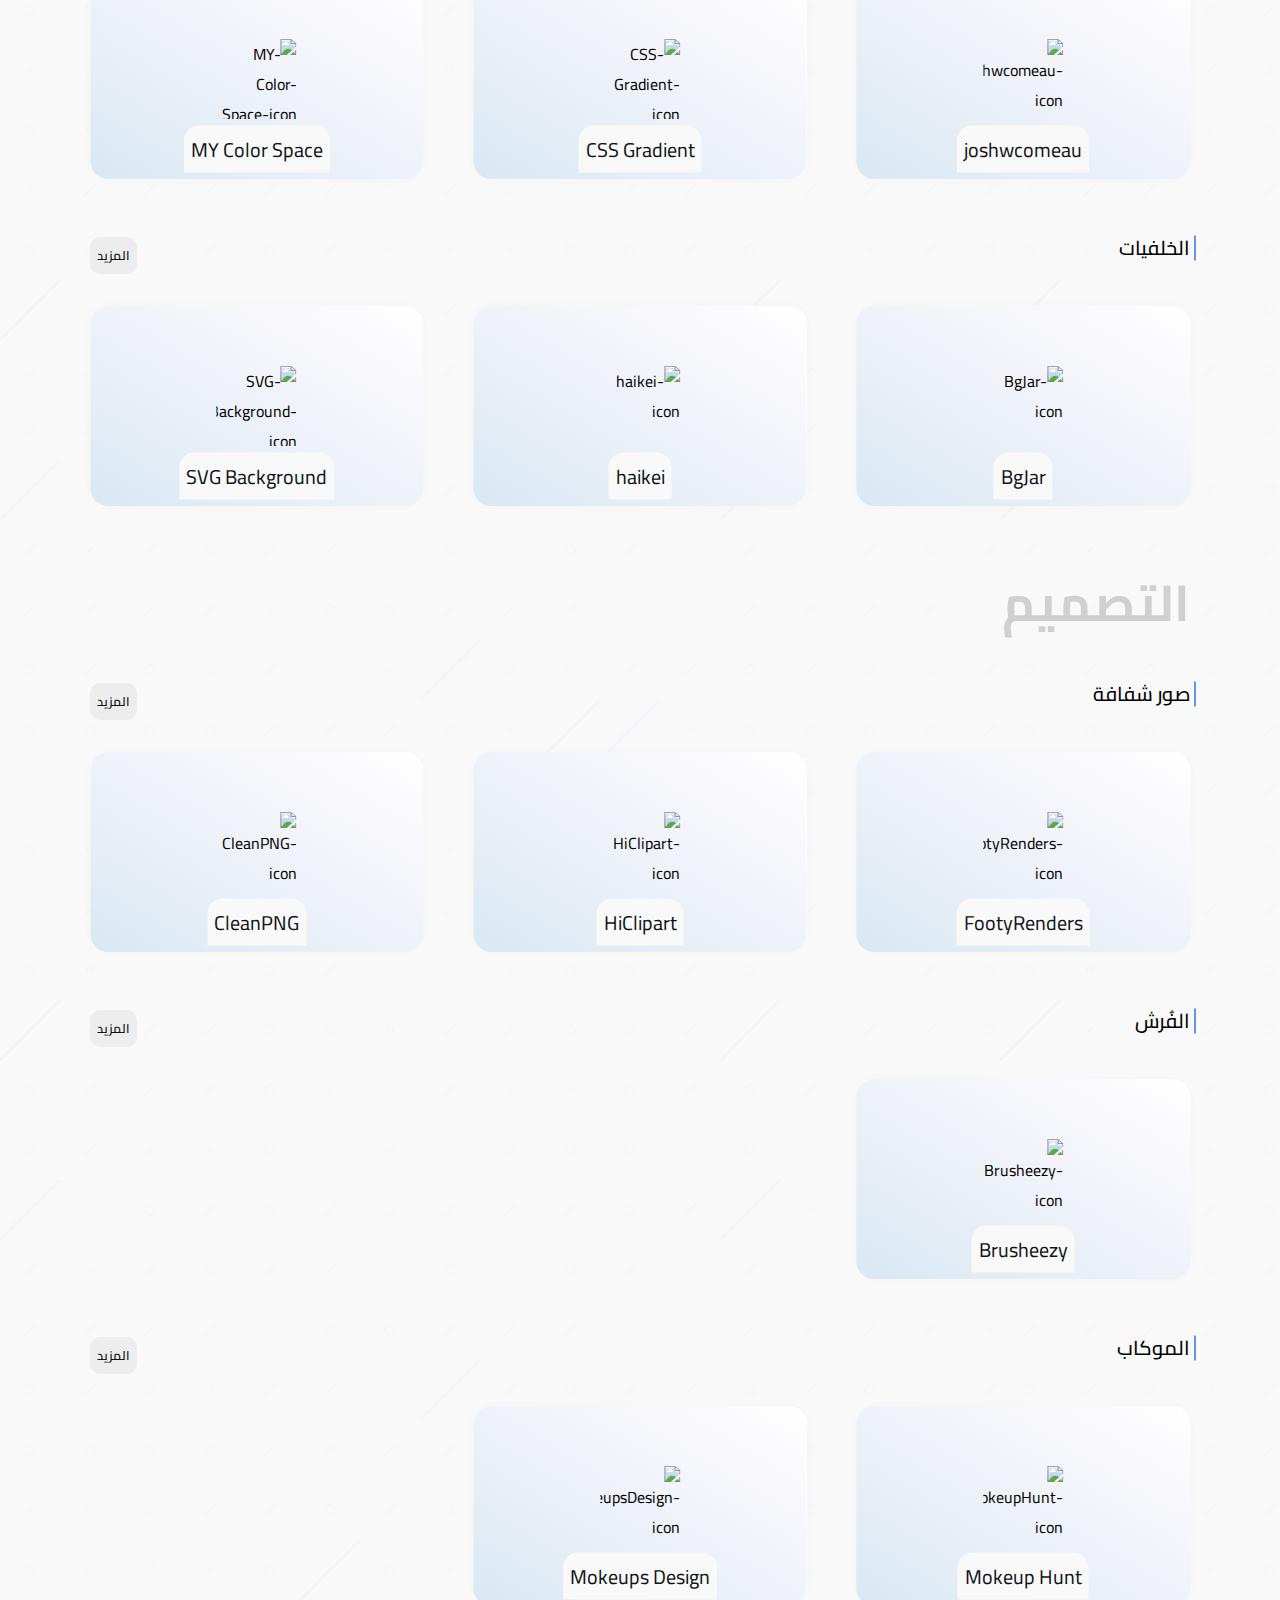
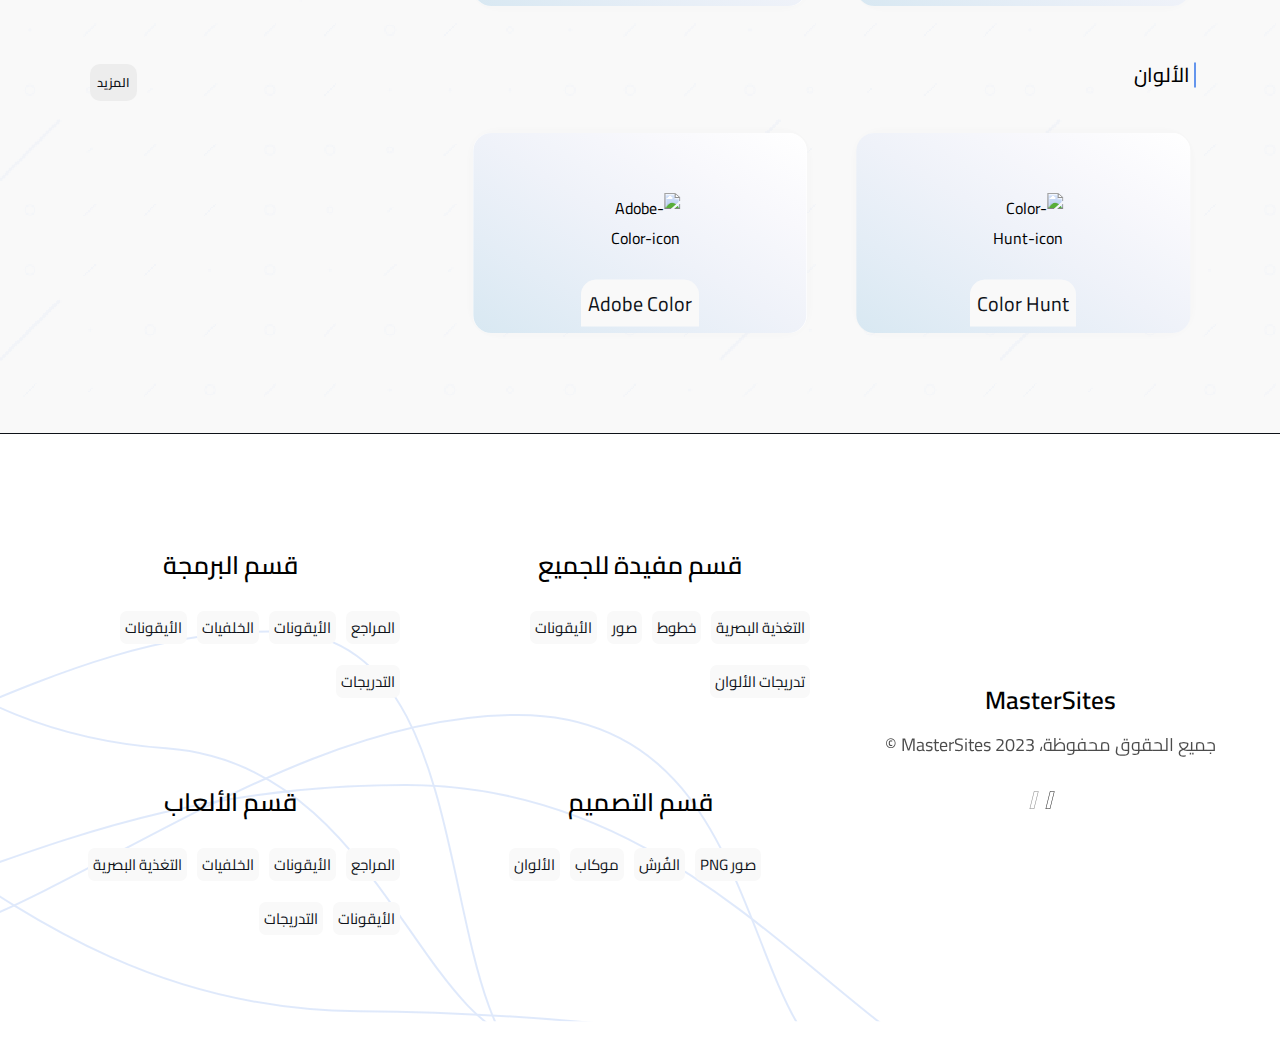
==== commit fb4b9296: "Visitors counter deleted" ====
--- a/index.html
+++ b/index.html
@@ -31,7 +31,7 @@
       href="https://cdnjs.cloudflare.com/ajax/libs/font-awesome/5.15.3/css/all.min.css"
     />
     <link
-      href="//db.onlinewebfonts.com/c/7712e50ecac759e968ac145c0c4a6d33?family=Droid+Arabic+Kufi"
+      href="https://db.onlinewebfonts.com/c/7712e50ecac759e968ac145c0c4a6d33?family=Droid+Arabic+Kufi"
       rel="stylesheet"
       type="text/css"
     />
@@ -85,12 +85,6 @@
             <span>الأقسام الفرعية</span>
             <h2 id="secondary-section-counter"></h2>
           </div>
-          <div class="visitors-nums">
-            <i class="fa-solid fa-user"></i>
-            <span>الزيارات</span>
-            <h2 class="website-counter"></h2>
-            <button id="reset">Reset</button>
-          </div>
           <div class="leaders-nums">
             <i class="fa-solid fa-user-tie"></i>
             <span>المسؤلين</span>
@@ -162,6 +156,7 @@
                     <span class="material-symbols-outlined"> palette </span>
                     <span>تصميم</span>
                   </div>
+                  <span class="viewers"></span>
                 </div>
                 <h3>
                   <a
--- a/css/index.css
+++ b/css/index.css
@@ -244,7 +244,7 @@
 
 .statistics .container {
   display: grid;
-  grid-template-columns: repeat(5, auto);
+  grid-template-columns: repeat(4, auto);
   grid-template-rows: repeat(1, auto);
   width: 850px;
 }
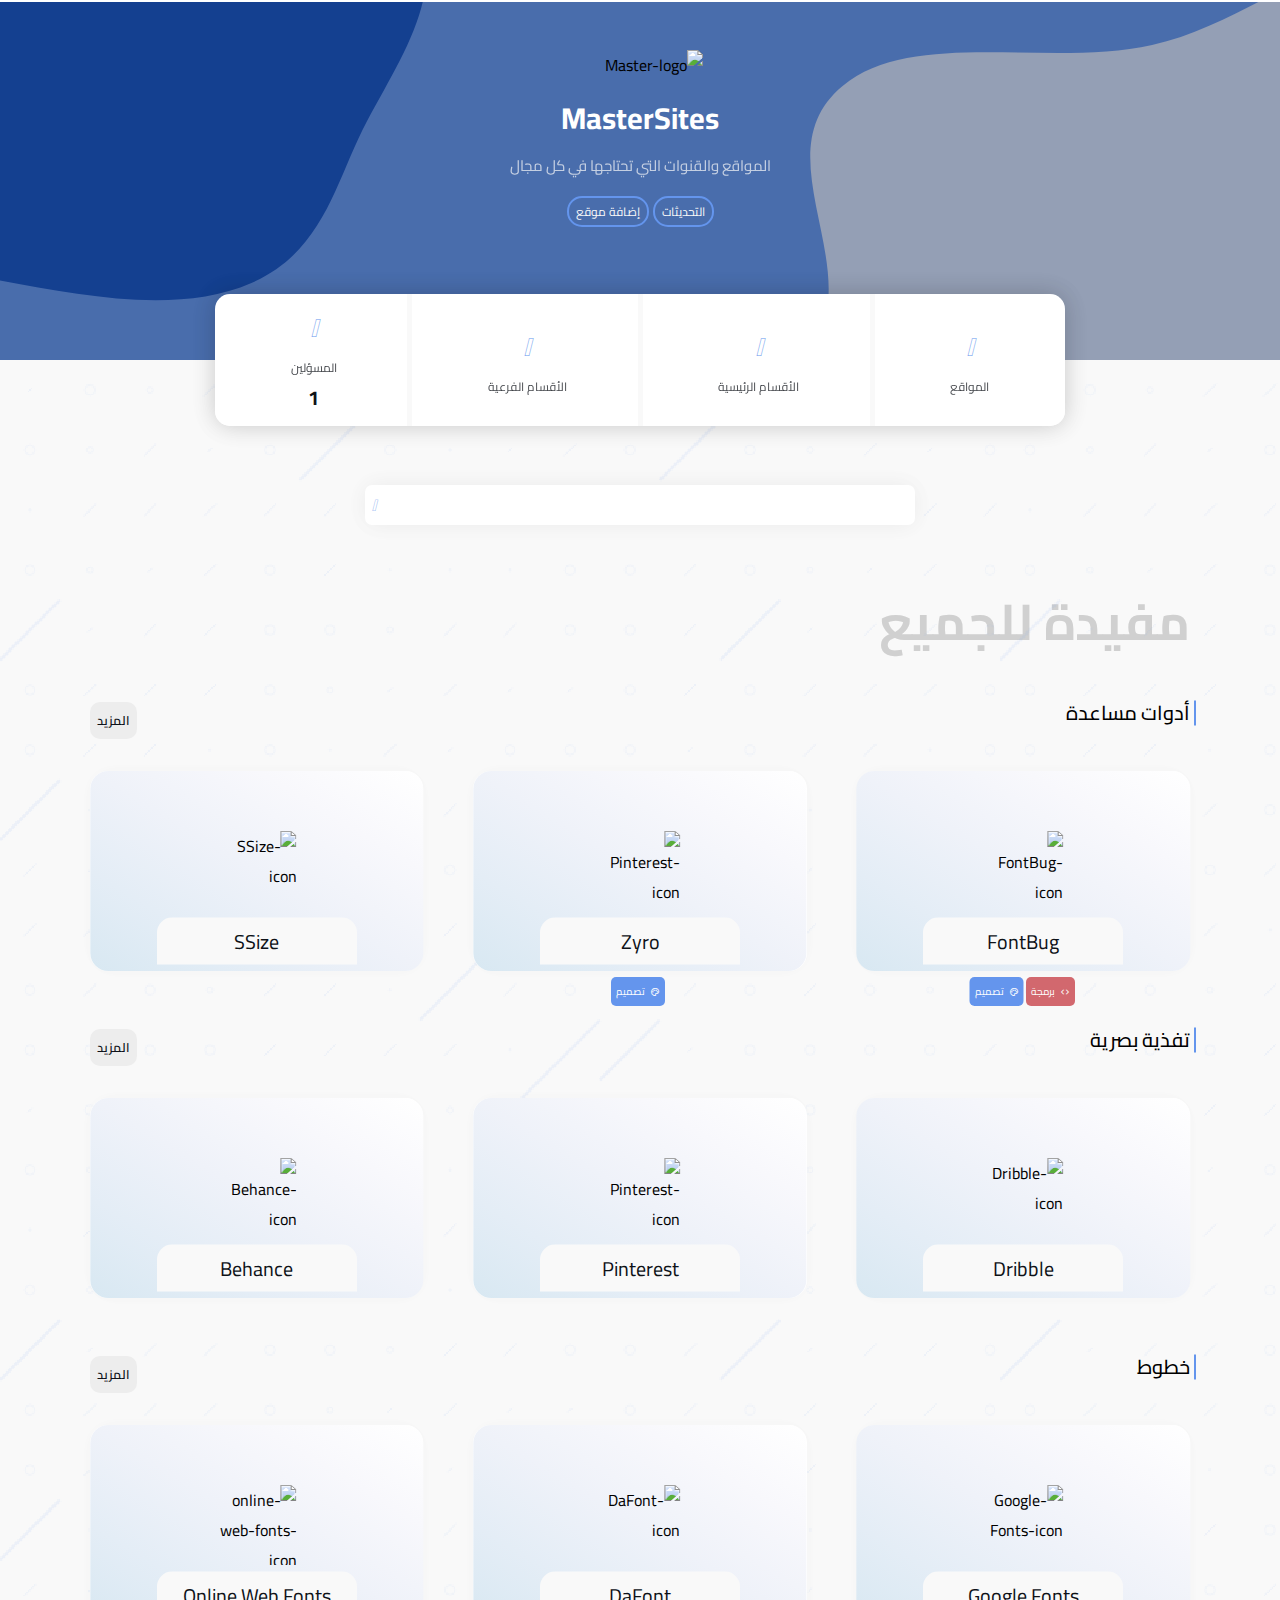
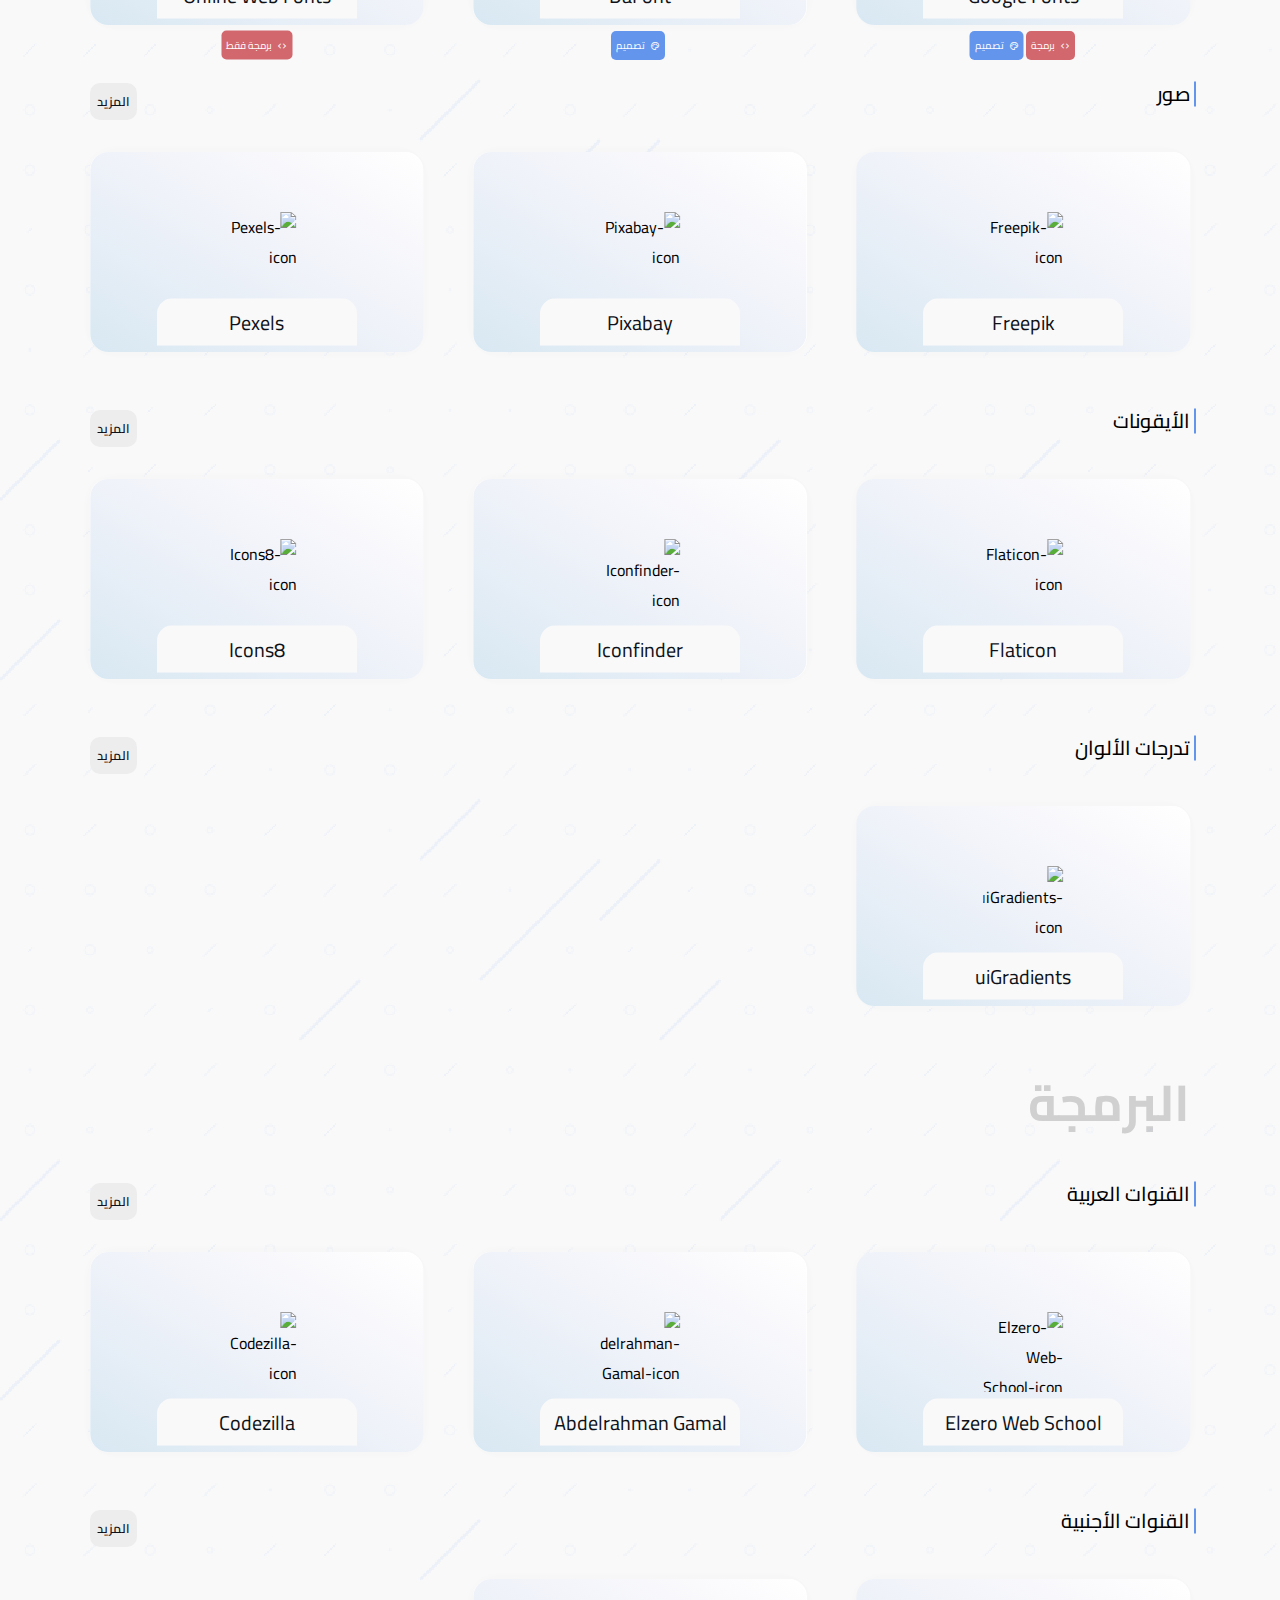
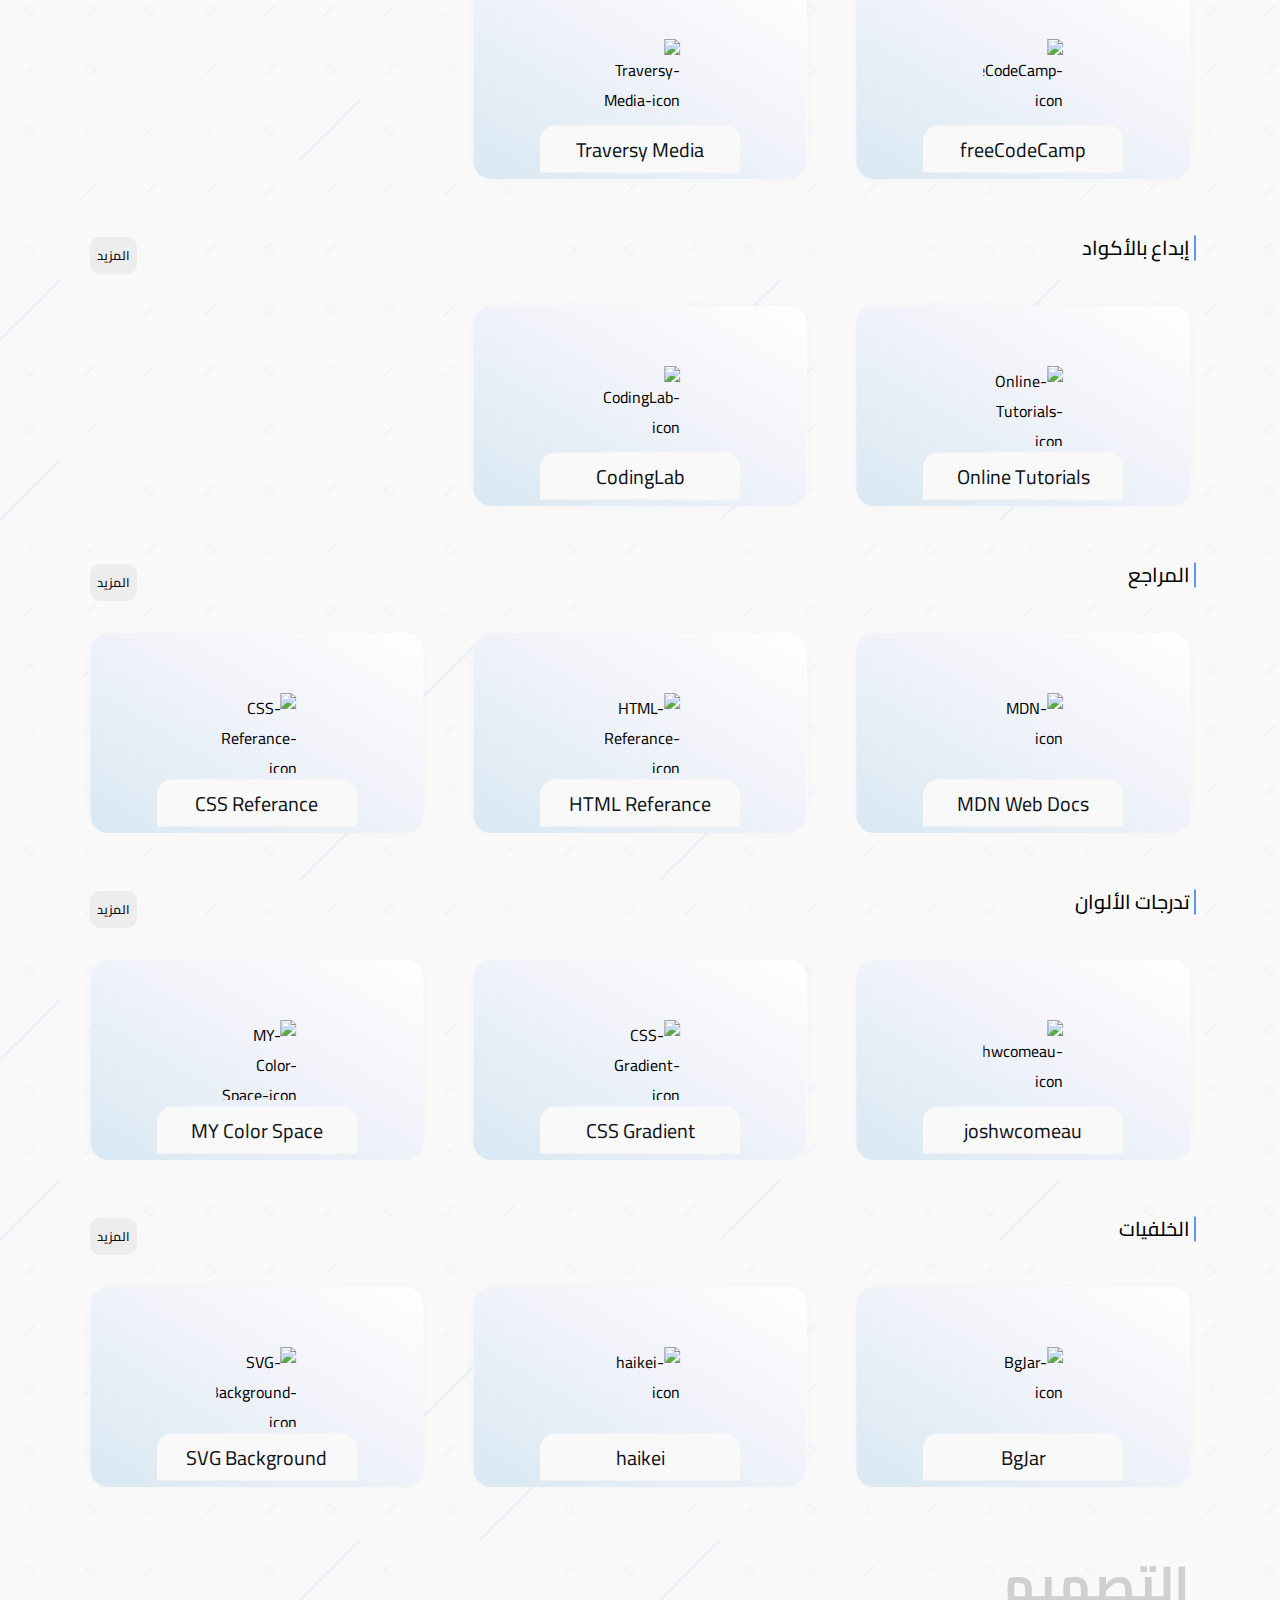
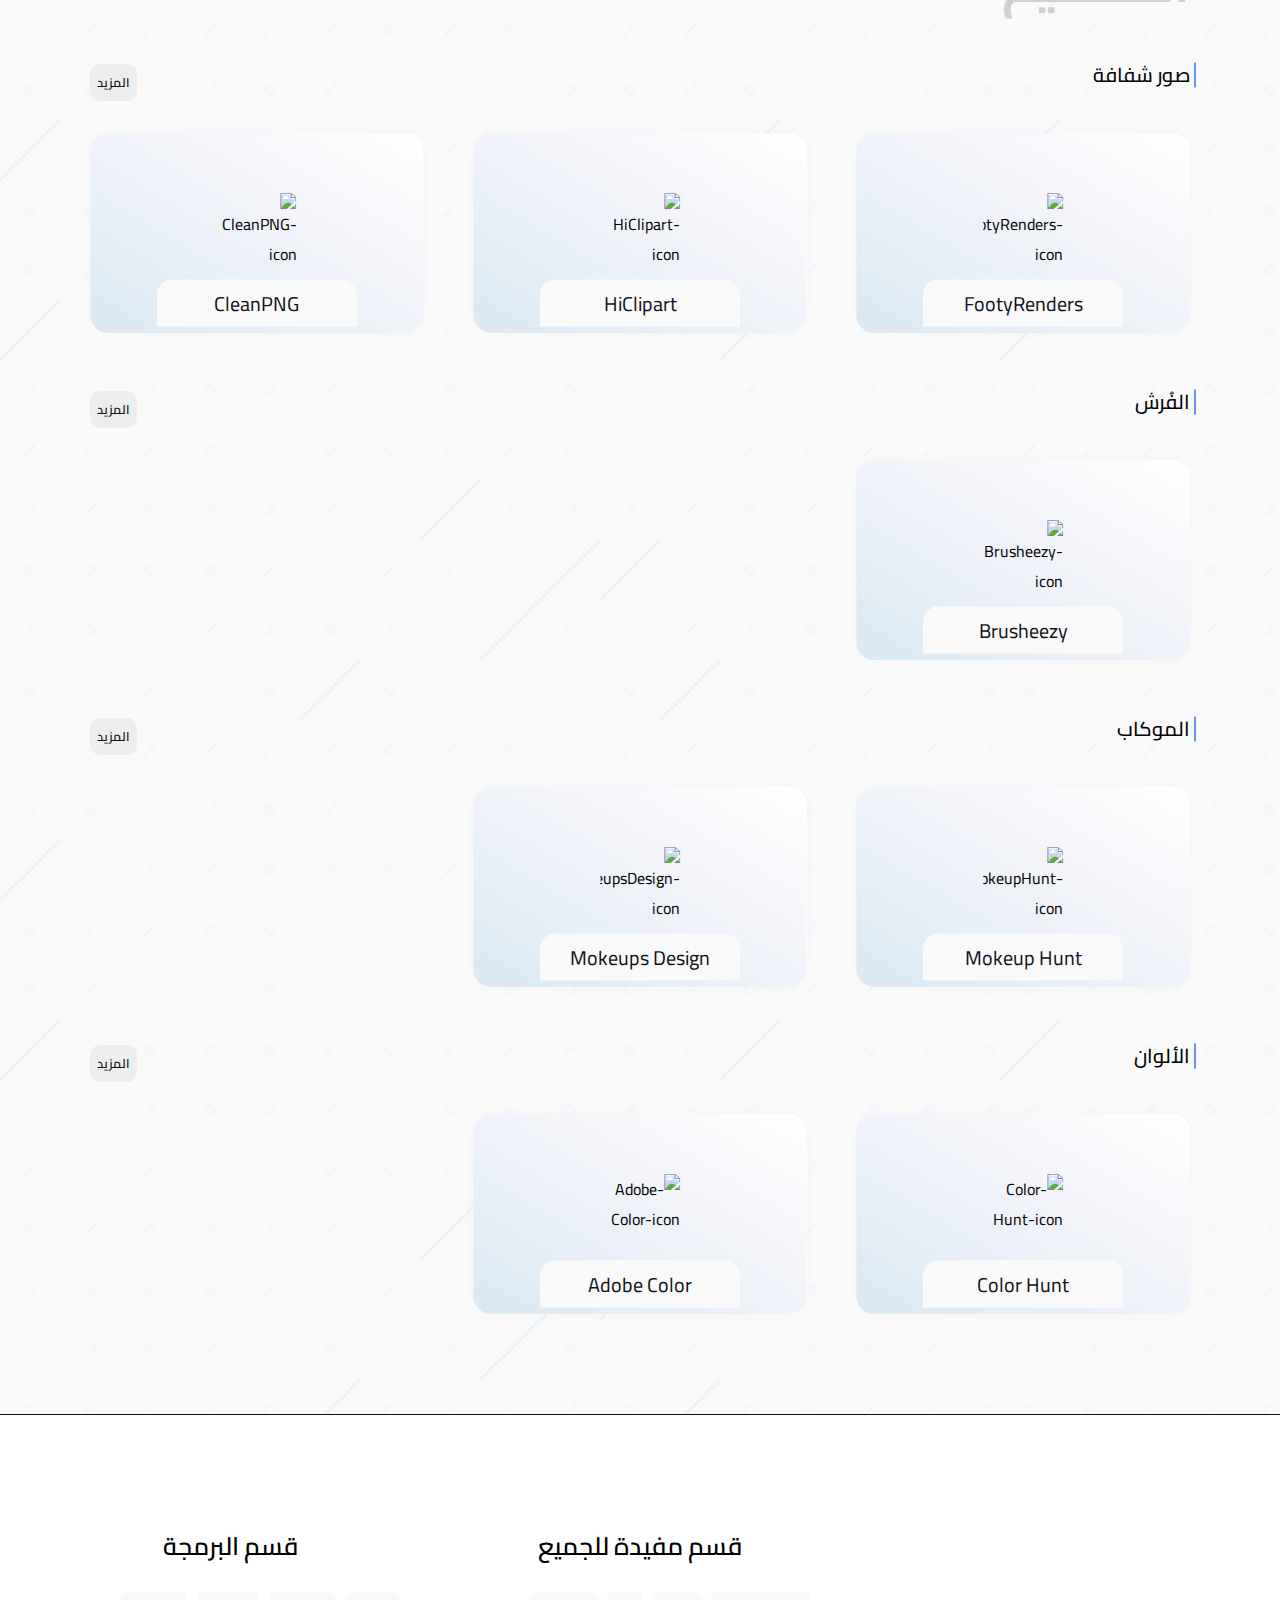
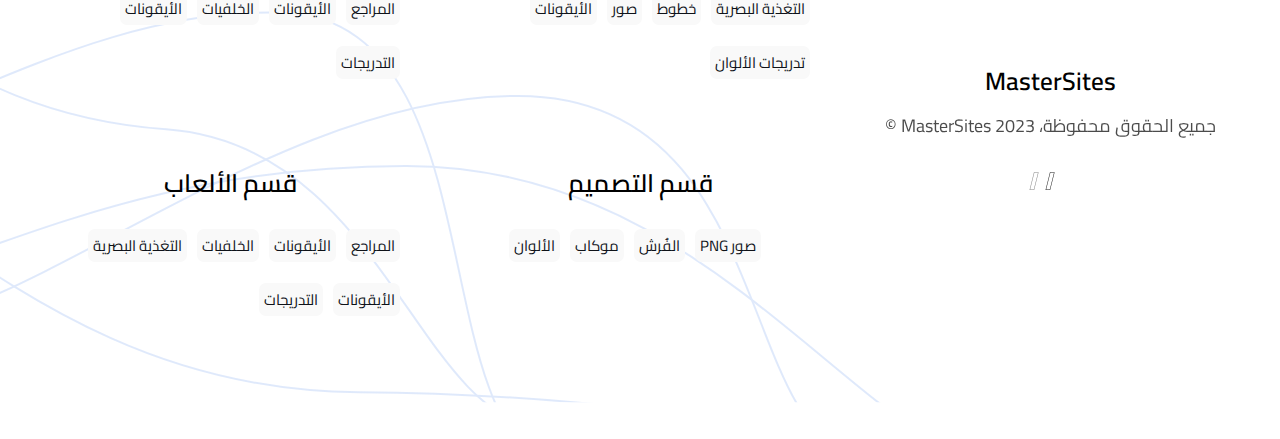
==== commit c6fc7ab3: "7 new sites has been added" ====
--- a/index.html
+++ b/index.html
@@ -60,7 +60,7 @@
             alt="Master-logo"
           />
           <h1>MasterSites</h1>
-          <p>المواقع التي تحتاجها في كل مجال</p>
+          <p>المواقع والقنوات التي تحتاجها في كل مجال</p>
           <div class="links">
             <a href="changelogs/changelogs.html">التحديثات</a>
             <a href="contact/contact.html">إضافة موقع</a>
@@ -527,6 +527,196 @@
             <h2>البرمجة</h2>
           </div>
           <div class="section-grid">
+            <div class="secondary-section-header">
+              <h2>القنوات العربية</h2>
+              <a href="">المزيد</a>
+            </div>
+            <div class="sites-grid">
+              <div class="site-container count">
+                <h3>
+                  <a
+                    href="https://www.youtube.com/@ElzeroWebSchool"
+                    target="_blank"
+                    >Elzero Web School</a
+                  >
+                </h3>
+                <div class="site-icon">
+                  <img
+                    title="Elzero Web School"
+                    src="https://i.imgur.com/8EBi9Ic.png"
+                    alt="Elzero-Web-School-icon"
+                  />
+                </div>
+                <div class="site-details">
+                  <span>أفضل القنوات العربية</span>
+                  <span>Front-End</span>
+                  <span>Back-End</span>
+                  <span>Full Stack</span>
+                  <span>Python</span>
+                  <span>تاسيس</span>
+                  <span>كورسات جانبية</span>
+                  <span>نصايح ومواقف حياتية</span>
+                  <span>تطبيق</span>
+                  <span>تاسيس بلغة C++</span>
+                </div>
+              </div>
+              <div class="site-container count">
+                <h3>
+                  <a
+                    href="https://www.youtube.com/@AbdelrahmanGamal"
+                    target="_blank"
+                    >Abdelrahman Gamal</a
+                  >
+                </h3>
+                <div class="site-icon">
+                  <img
+                    title="Abdelrahman Gamal"
+                    src="https://i.imgur.com/kBp4Ddj.png"
+                    alt="Abdelrahman-Gamal-icon"
+                  />
+                </div>
+                <div class="site-details">
+                  <span>منهج تاسيسي للبرمجة CS50</span>
+                  <span>Front-End</span>
+                  <span>افكار</span>
+                  <span>حيل وتاثيرات</span>
+                  <span>تطبيق مشاريع</span>
+                  <span>Python</span>
+                </div>
+              </div>
+              <div class="site-container count">
+                <h3>
+                  <a href="https://www.youtube.com/@Codezilla" target="_blank"
+                    >Codezilla</a
+                  >
+                </h3>
+                <div class="site-icon">
+                  <img
+                    title="Codezilla"
+                    src="https://i.imgur.com/IJuntQ6.jpg"
+                    alt="Codezilla-icon"
+                  />
+                </div>
+                <div class="site-details">
+                  <span>أفكار</span>
+                  <span>تطبيق</span>
+                  <span>Python</span>
+                  <span>نصايح</span>
+                  <span>مواقف حياتية</span>
+                  <span>الرسم بـ CSSS</span>
+                </div>
+              </div>
+            </div>
+            <div class="secondary-section-header">
+              <h2>القنوات الأجنبية</h2>
+              <a href="">المزيد</a>
+            </div>
+            <div class="sites-grid">
+              <div class="site-container count">
+                <h3>
+                  <a
+                    href="https://www.youtube.com/@freecodecamp/"
+                    target="_blank"
+                    >freeCodeCamp</a
+                  >
+                </h3>
+                <div class="site-icon">
+                  <img
+                    title="freeCodeCamp"
+                    src="https://i.imgur.com/2a0aqH9.png"
+                    alt="freeCodeCamp-icon"
+                  />
+                </div>
+                <div class="site-details">
+                  <span>C</span>
+                  <span>C++</span>
+                  <span>CSS</span>
+                  <span>علوم الكمبيوتر</span>
+                  <span>مقدمة في تطوير الالعاب</span>
+                  <span>منهج تاسيسي CS50</span>
+                  <span>Vue</span>
+                  <span>Python</span>
+                </div>
+              </div>
+              <div class="site-container count">
+                <h3>
+                  <a
+                    href="https://www.youtube.com/@TraversyMedia"
+                    target="_blank"
+                    >Traversy Media</a
+                  >
+                </h3>
+                <div class="site-icon">
+                  <img
+                    title="Traversy Media"
+                    src="https://i.imgur.com/oxS0GDJ.png"
+                    alt="Traversy-Media-icon"
+                  />
+                </div>
+                <div class="site-details">
+                  <span>React</span>
+                  <span>Python</span>
+                  <span>HTML</span>
+                  <span>Javascript</span>
+                  <span>CSS</span>
+                  <span>Vue</span>
+                  <span>Django</span>
+                  <span>Bootstrap 4</span>
+                </div>
+              </div>
+            </div>
+            <div class="secondary-section-header">
+              <h2>إبداع بالأكواد</h2>
+              <a href="">المزيد</a>
+            </div>
+            <div class="sites-grid">
+              <div class="site-container count">
+                <h3>
+                  <a
+                    href="https://www.youtube.com/@OnlineTutorialsYT"
+                    target="_blank"
+                    >Online Tutorials</a
+                  >
+                </h3>
+                <div class="site-icon">
+                  <img
+                    title="Online Tutorials"
+                    src="https://i.imgur.com/qSPXJO8.png"
+                    alt="Online-Tutorials-icon"
+                  />
+                </div>
+                <div class="site-details">
+                  <span>احتراف CSS</span>
+                  <span>افكار</span>
+                  <span>ابداع</span>
+                  <span>تطبيقات مستحيلة بالـ CSS</span>
+                  <span>كتابة الاكواد</span>
+                </div>
+              </div>
+              <div class="site-container count">
+                <h3>
+                  <a href="https://www.youtube.com/@CodingLabYT" target="_blank"
+                    >CodingLab</a
+                  >
+                </h3>
+                <div class="site-icon">
+                  <img
+                    title="CodingLab"
+                    src="https://i.imgur.com/vZTvZpK.png"
+                    alt="CodingLab-icon"
+                  />
+                </div>
+                <div class="site-details">
+                  <span>حيل</span>
+                  <span>تطبيق</span>
+                  <span>اكواد</span>
+                  <span>إبداع</span>
+                  <span>احترافية</span>
+                  <span>تعلم</span>
+                  <span>كتابة الاكواد</span>
+                </div>
+              </div>
+            </div>
             <div class="secondary-section-header">
               <h2>المراجع</h2>
               <a href="">المزيد</a>
--- a/css/index.css
+++ b/css/index.css
@@ -17,7 +17,7 @@
   width: 100%;
   height: 100%;
   position: absolute;
-  opacity: 0.05;
+  opacity: 0.09;
 }
 
 html {
@@ -96,18 +96,6 @@
   -o-border-radius: 10px;
 }
 /* End Global Rules */
-/* Visitors Counter */
-/* Styles for reset button */
-#reset {
-  margin-top: 20px;
-  background-color: #008cba;
-  cursor: pointer;
-  font-size: 18px;
-  padding: 8px 20px;
-  color: white;
-  display: none;
-}
-
 /* Start Loading */
 .loading {
   background-color: var(--main-color);
@@ -245,7 +233,6 @@
 .statistics .container {
   display: grid;
   grid-template-columns: repeat(4, auto);
-  grid-template-rows: repeat(1, auto);
   width: 850px;
 }
 
@@ -647,7 +634,6 @@
   font-size: 20px;
   color: var(--primary-bg);
   background-color: var(--second-bg);
-  padding: 5px 7px;
   border-radius: 15px 15px 0 0;
   margin-top: 7px;
   font-weight: 400;
@@ -674,6 +660,11 @@
   -moz-transition: var(--main-transition) 0.1s;
   -ms-transition: var(--main-transition) 0.1s;
   -o-transition: var(--main-transition) 0.1s;
+  padding: 5px 7px;
+  width: 200px;
+  display: flex;
+  justify-content: center;
+  align-items: center;
 }
 
 .sites-section .container .section-grid .sites-grid .site-container:hover h3 {
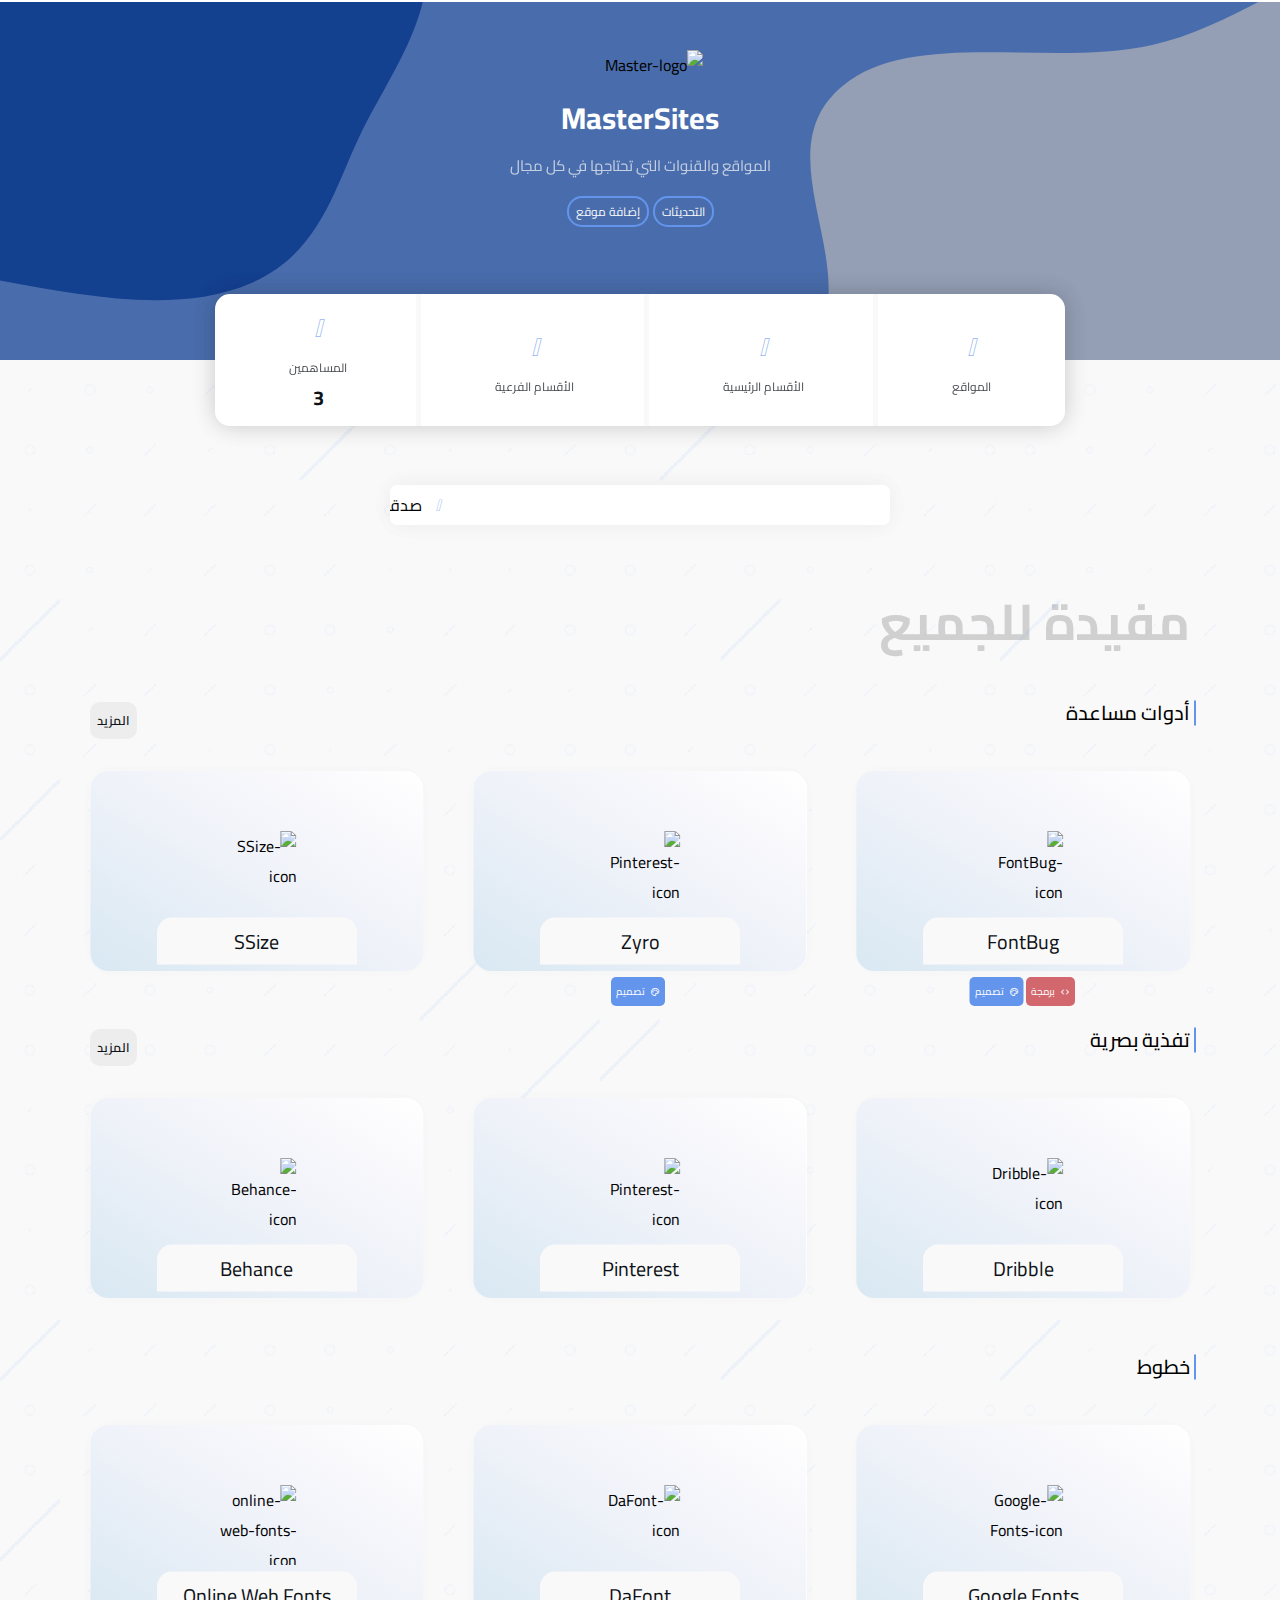
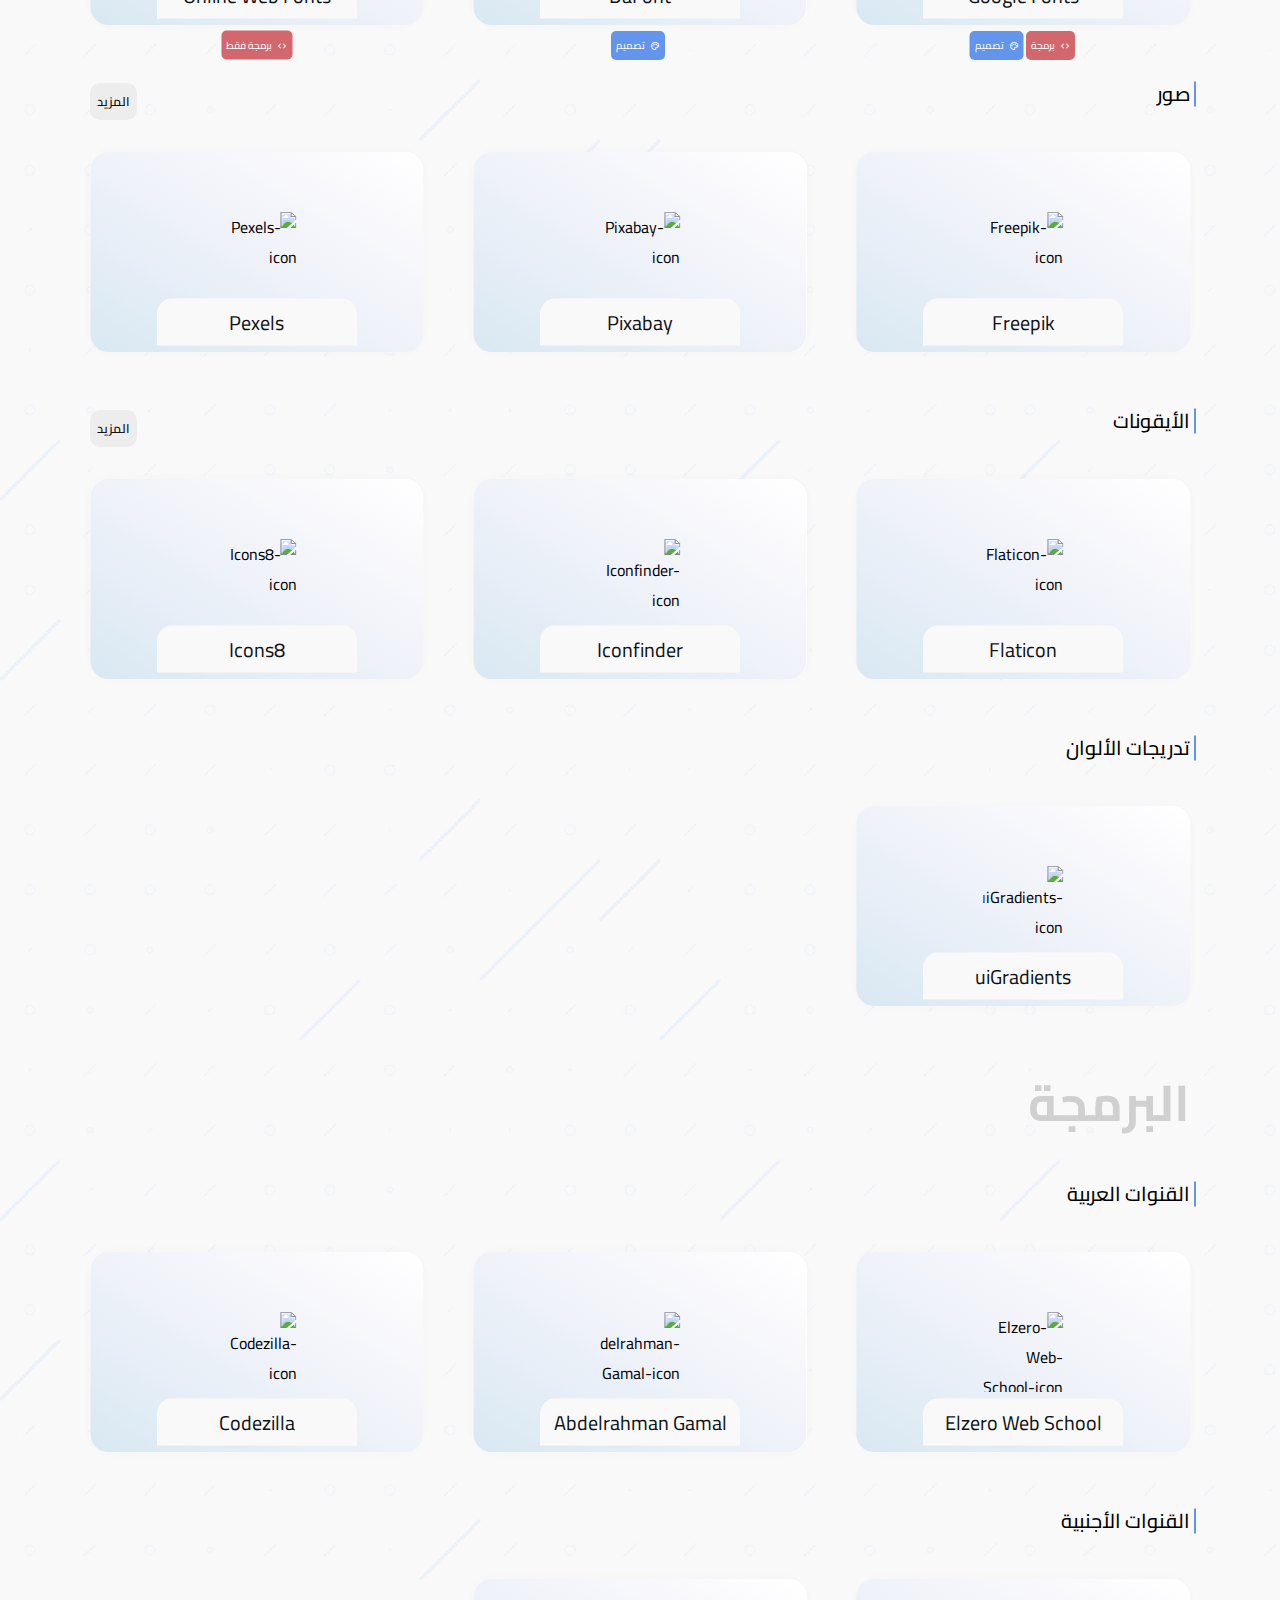
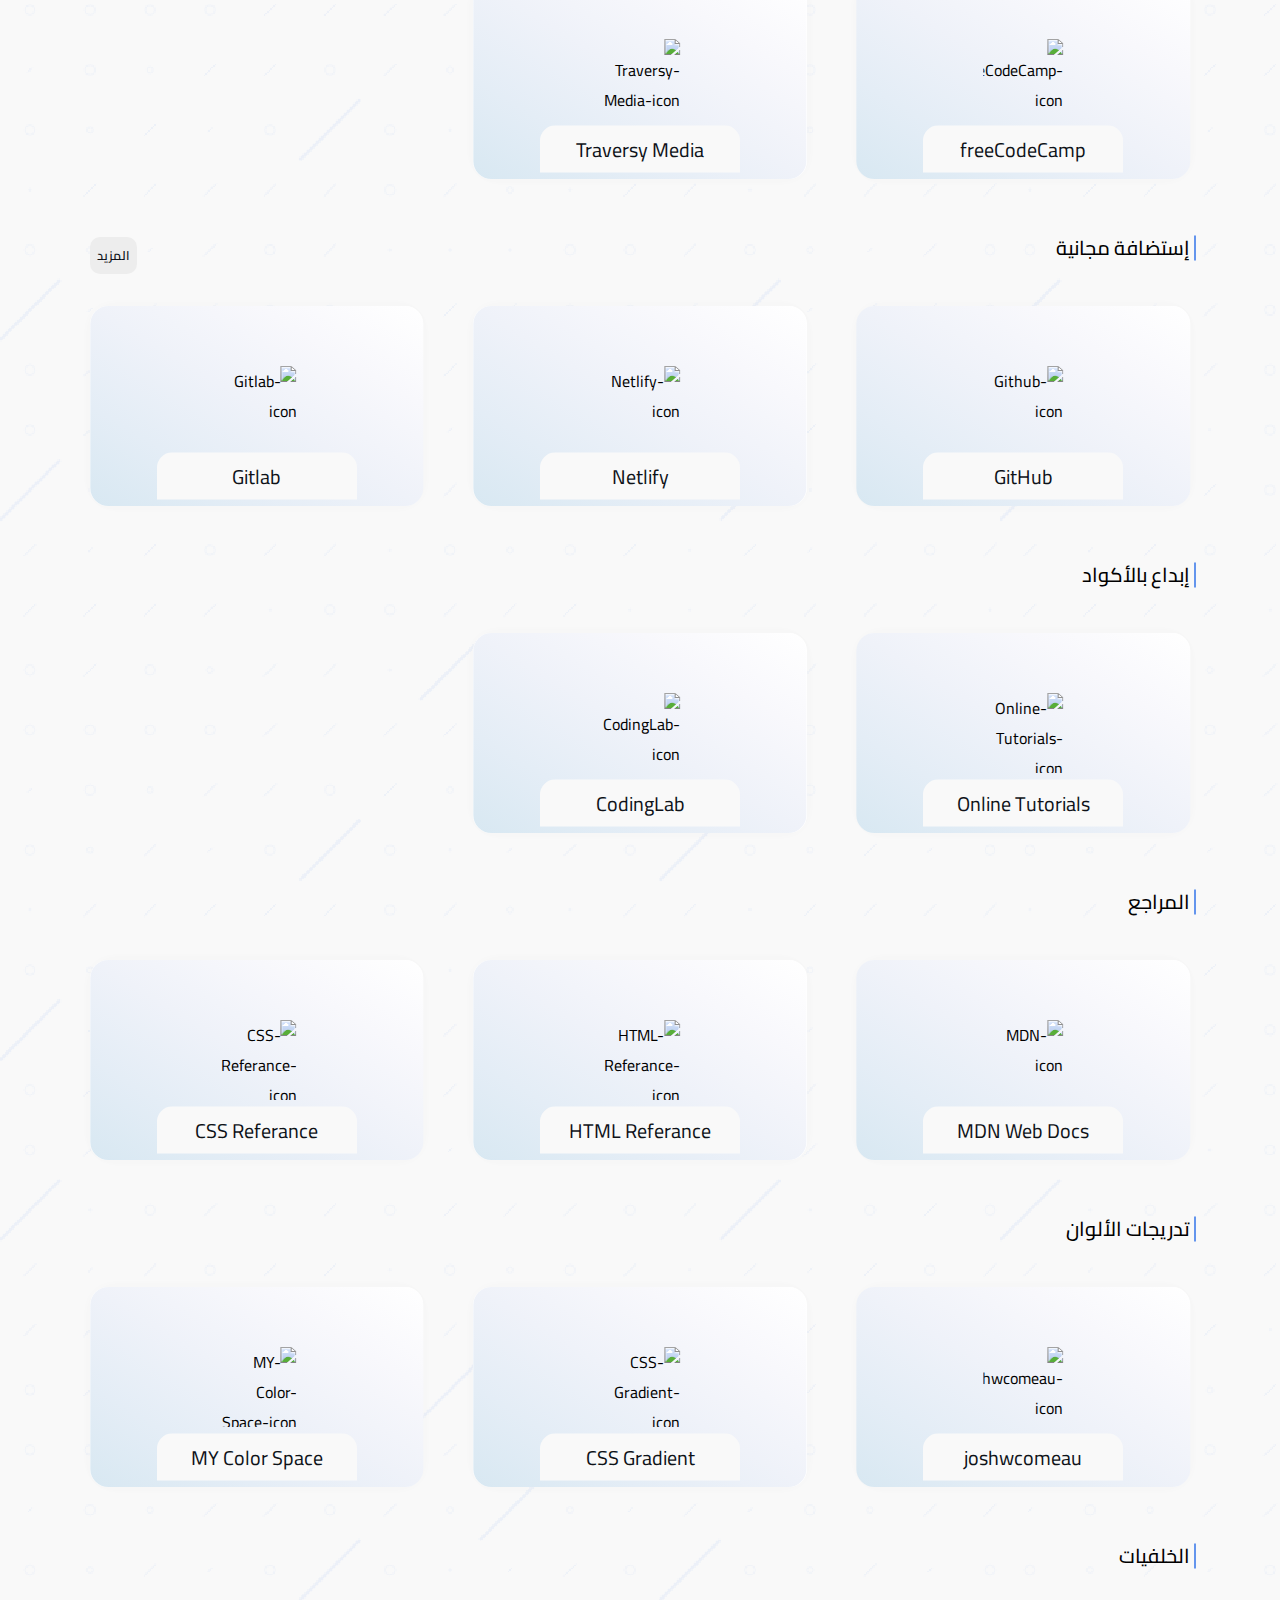
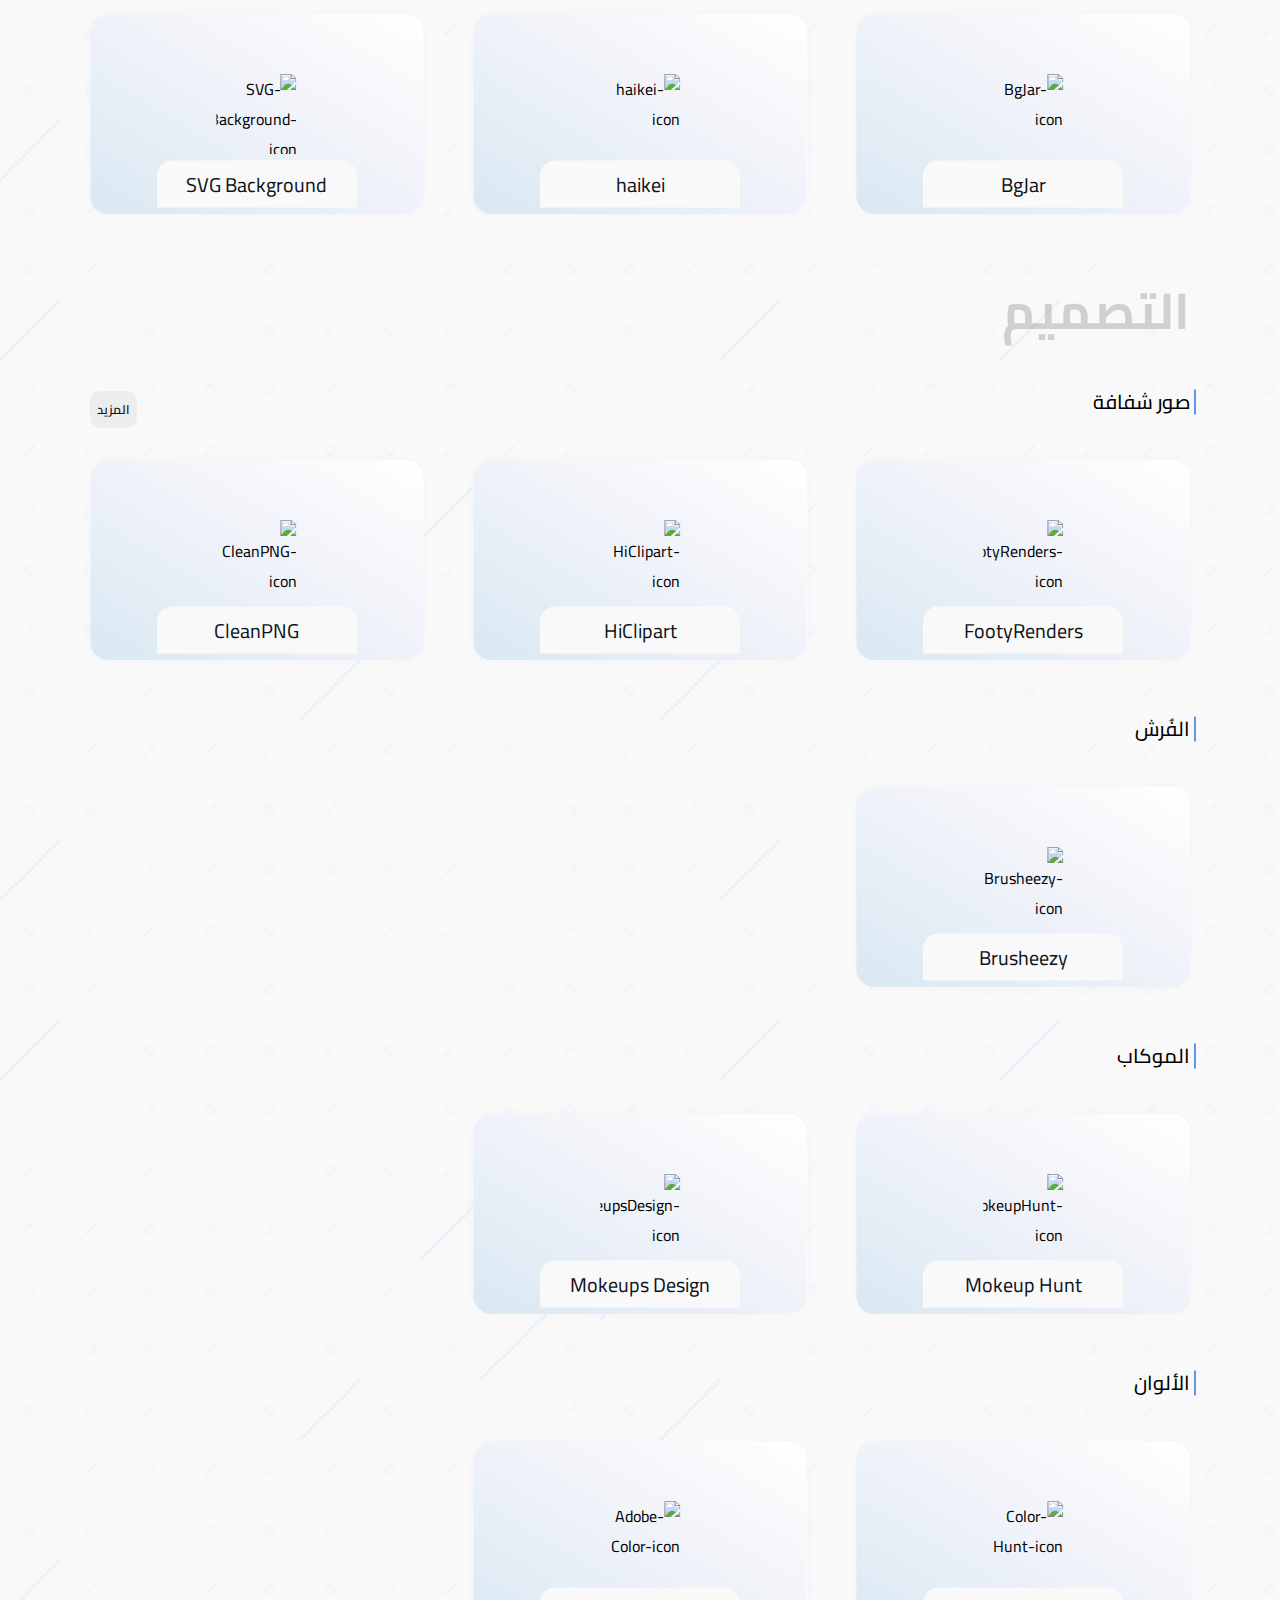
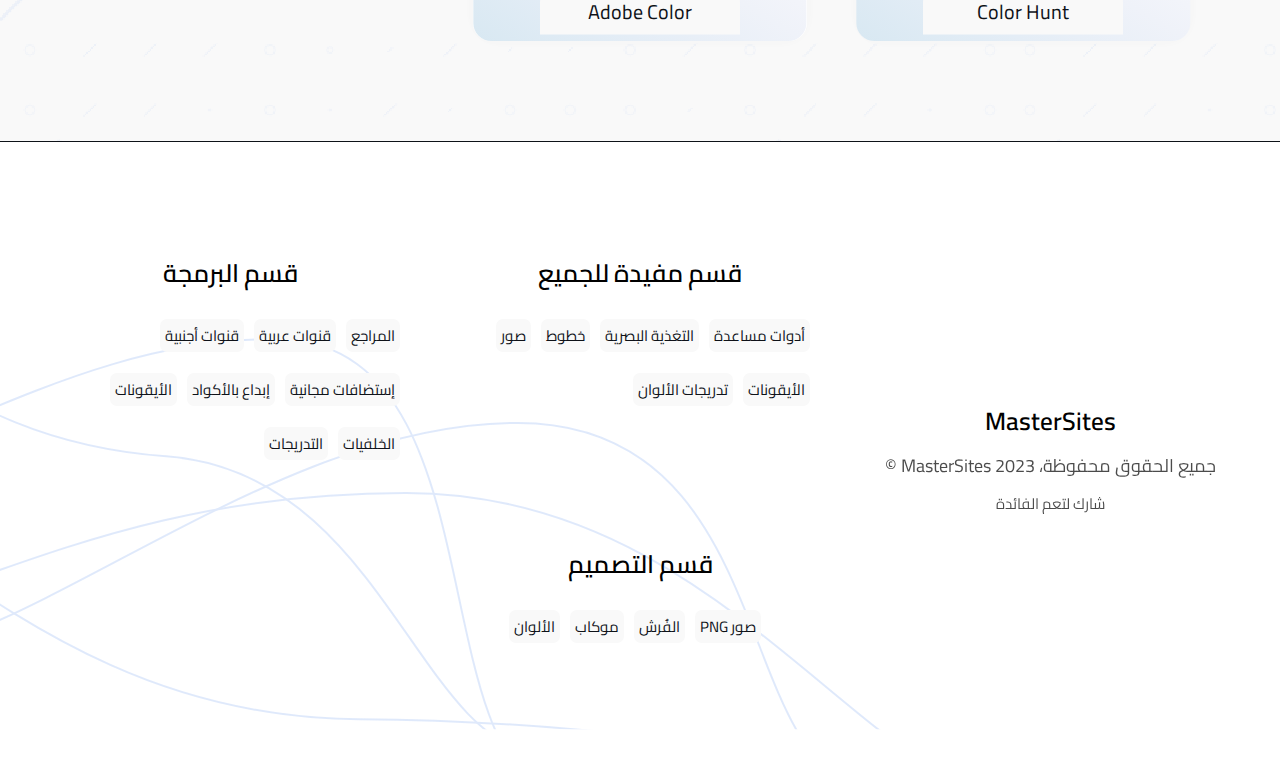
==== commit bd1ea9de: "add visitors counter" ====
--- a/index.html
+++ b/index.html
@@ -7,7 +7,10 @@
     <link rel="stylesheet" href="css/index.css" />
     <link rel="stylesheet" href="css/normalize.css" />
     <link rel="stylesheet" href="css/all.min.css" />
-    <meta name="description" content="Learning Front-End Easily." />
+    <meta
+      name="description"
+      content="Important sites which you really need in variable fields"
+    />
     <script
       type="module"
       src="https://unpkg.com/ionicons@7.1.0/dist/ionicons/ionicons.esm.js"
@@ -35,6 +38,7 @@
       rel="stylesheet"
       type="text/css"
     />
+    <script async src="https://static.addtoany.com/menu/page.js"></script>
     <script
       src="https://kit.fontawesome.com/f41ac01049.js"
       crossorigin="anonymous"
@@ -52,6 +56,14 @@
   </head>
   <body>
     <div class="loading"></div>
+    <div class="counter">
+      <script
+        src="https://static.elfsight.com/platform/platform.js"
+        data-use-service-core
+        defer
+      ></script>
+      <div class="elfsight-app-b9873584-bb54-4f0d-8ae9-792fc8825ac5"></div>
+    </div>
     <div class="main-container">
       <div class="landing">
         <div class="container">
@@ -87,8 +99,8 @@
           </div>
           <div class="leaders-nums">
             <i class="fa-solid fa-user-tie"></i>
-            <span>المسؤلين</span>
-            <h2>1</h2>
+            <span>المساهمين</span>
+            <h2>3</h2>
           </div>
         </div>
       </div>
@@ -105,8 +117,10 @@
           <div class="notes">
             <p>
               <i class="fa-solid fa-bullhorn"></i>
-              يمكنك إستخدام أدوات ومواقع التصميم بما يساعدك في اي مجال أخر
-              والعكس
+              صدقة جارية لكل المسلمين
+              <i class="fa-solid fa-bullhorn"></i>
+              <i class="fa-solid fa-bullhorn"></i>
+              إستفد من مواقع مجالات اخري بما يناسب مجالك
               <i class="fa-solid fa-bullhorn"></i>
             </p>
           </div>
@@ -156,7 +170,6 @@
                     <span class="material-symbols-outlined"> palette </span>
                     <span>تصميم</span>
                   </div>
-                  <span class="viewers"></span>
                 </div>
                 <h3>
                   <a
@@ -269,9 +282,8 @@
                 </div>
               </div>
             </div>
-            <div class="secondary-section-header">
+            <div id="everyone-fonts" class="secondary-section-header">
               <h2>خطوط</h2>
-              <a href="">المزيد</a>
             </div>
             <div class="sites-grid">
               <div class="site-container count site-tag">
@@ -330,7 +342,6 @@
                 </div>
               </div>
               <div class="site-container count site-tag">
-                <div class="tag-container"></div>
                 <div class="prog-tag">
                   <span class="material-symbols-outlined"> code </span>
                   <span>برمجة فقط</span>
@@ -496,9 +507,8 @@
                 </div>
               </div>
             </div>
-            <div class="secondary-section-header">
-              <h2>تدرجات الألوان</h2>
-              <a href="">المزيد</a>
+            <div id="everyone-gradients" class="secondary-section-header">
+              <h2>تدريجات الألوان</h2>
             </div>
             <div class="sites-grid">
               <div class="site-container count">
@@ -527,9 +537,8 @@
             <h2>البرمجة</h2>
           </div>
           <div class="section-grid">
-            <div class="secondary-section-header">
+            <div id="arabic-channels" class="secondary-section-header">
               <h2>القنوات العربية</h2>
-              <a href="">المزيد</a>
             </div>
             <div class="sites-grid">
               <div class="site-container count">
@@ -607,9 +616,8 @@
                 </div>
               </div>
             </div>
-            <div class="secondary-section-header">
+            <div id="foreign-channels" class="secondary-section-header">
               <h2>القنوات الأجنبية</h2>
-              <a href="">المزيد</a>
             </div>
             <div class="sites-grid">
               <div class="site-container count">
@@ -665,9 +673,73 @@
                 </div>
               </div>
             </div>
-            <div class="secondary-section-header">
+            <div id="free-hosting" class="secondary-section-header">
+              <h2>إستضافة مجانية</h2>
+              <a href="programming/prog-hosting/prog-hosting.html">المزيد</a>
+            </div>
+            <div class="sites-grid">
+              <div class="site-container count">
+                <h3>
+                  <a href="https://github.com/" target="_blank">GitHub</a>
+                </h3>
+                <div class="site-icon">
+                  <img
+                    title="GitHub"
+                    src="https://i.imgur.com/fX6UXp8.png"
+                    alt="Github-icon"
+                  />
+                </div>
+                <div class="site-details">
+                  <span>الأكثر شهرة</span>
+                  <span>مواقع إستضافة</span>
+                  <span>مجاني</span>
+                  <span>الحد الأقصي لكل Repo 2 جيجا في الخطة المجانية</span>
+                  <span>رفع الملفات اقصاه 25 ميجا اذا تم من المتصفح</span>
+                  <span>احترافي</span>
+                </div>
+              </div>
+              <div class="site-container count">
+                <h3>
+                  <a href="https://www.netlify.com/" target="_blank">Netlify</a>
+                </h3>
+                <div class="site-icon">
+                  <img
+                    title="Netlify"
+                    src="https://i.imgur.com/xYRtp58.png"
+                    alt="Netlify-icon"
+                  />
+                </div>
+                <div class="site-details">
+                  <span>إستضافة مجانية علي منصة Git</span>
+                  <span>متطورة</span>
+                  <span>احترافية</span>
+                  <span>موثوق</span>
+                </div>
+              </div>
+              <div class="site-container count">
+                <h3>
+                  <a href="https://www.netlify.com/" target="_blank">Gitlab</a>
+                </h3>
+                <div class="site-icon">
+                  <img
+                    title="Gitlab"
+                    src="https://i.imgur.com/CMTLOWP.png"
+                    alt="Gitlab-icon"
+                  />
+                </div>
+                <div class="site-details">
+                  <span>إستضافة مجانية</span>
+                  <span>مستودع Git</span>
+                  <span>التحكم بالكود بالكامل</span>
+                  <span>التحكم بالمشروع</span>
+                  <span>تخصيص متميز</span>
+                  <span>مميز للشركات</span>
+                  <span>مميزات اخري</span>
+                </div>
+              </div>
+            </div>
+            <div id="codes-tricks" class="secondary-section-header">
               <h2>إبداع بالأكواد</h2>
-              <a href="">المزيد</a>
             </div>
             <div class="sites-grid">
               <div class="site-container count">
@@ -717,9 +789,8 @@
                 </div>
               </div>
             </div>
-            <div class="secondary-section-header">
+            <div id="prog-refereances" class="secondary-section-header">
               <h2>المراجع</h2>
-              <a href="">المزيد</a>
             </div>
             <div class="sites-grid">
               <div class="site-container count">
@@ -790,9 +861,8 @@
                 </div>
               </div>
             </div>
-            <div class="secondary-section-header">
-              <h2>تدرجات الألوان</h2>
-              <a href="">المزيد</a>
+            <div id="prog-gradients" class="secondary-section-header">
+              <h2>تدريجات الألوان</h2>
             </div>
             <div class="sites-grid">
               <div class="site-container count">
@@ -859,9 +929,8 @@
                 </div>
               </div>
             </div>
-            <div class="secondary-section-header">
+            <div id="prog-backgrounds" class="secondary-section-header">
               <h2>الخلفيات</h2>
-              <a href="">المزيد</a>
             </div>
             <div class="sites-grid">
               <div class="site-container count">
@@ -993,9 +1062,8 @@
                 </div>
               </div>
             </div>
-            <div class="secondary-section-header">
+            <div id="brushes" class="secondary-section-header">
               <h2>الفُرش</h2>
-              <a href="">المزيد</a>
             </div>
             <div class="sites-grid">
               <div class="site-container count">
@@ -1021,9 +1089,8 @@
                 </div>
               </div>
             </div>
-            <div class="secondary-section-header">
+            <div id="mokeup" class="secondary-section-header">
               <h2>الموكاب</h2>
-              <a href="">المزيد</a>
             </div>
             <div class="sites-grid">
               <div class="site-container count">
@@ -1072,9 +1139,8 @@
                 </div>
               </div>
             </div>
-            <div class="secondary-section-header">
+            <div id="design-colors" class="secondary-section-header">
               <h2>الألوان</h2>
-              <a href="">المزيد</a>
             </div>
             <div class="sites-grid">
               <div class="site-container count">
@@ -1131,22 +1197,47 @@
             />
             <h3>MasterSites</h3>
             <span>جميع الحقوق محفوظة، MasterSites 2023 &copy;</span>
-            <div class="social-media-icons">
-              <a href=""> <i class="fa-brands fa-square-facebook"></i></a>
-              <a href=""> <i class="fa-brands fa-square-youtube"></i></a>
-              <a href=""> <i class="fa-brands fa-github"></i></a>
-              <a href=""> <i class="fa-brands fa-discord"></i></a>
-            </div>
+            <!-- AddToAny BEGIN -->
+            <div
+              class="a2a_kit a2a_kit_size_32 a2a_default_style"
+              data-a2a-url="https://mabdelaal7.github.io/MasterSites/"
+              data-a2a-title="MasterSites"
+            >
+              <a class="a2a_dd" href="https://www.addtoany.com/share"></a>
+              <a class="a2a_button_facebook"></a>
+              <a class="a2a_button_twitter"></a>
+              <a class="a2a_button_whatsapp"></a>
+              <a class="a2a_button_linkedin"></a>
+              <a class="a2a_button_pinterest"></a>
+              <a class="a2a_button_reddit"></a>
+            </div>
+            <script
+              async
+              src="https://static.addtoany.com/menu/page.js"
+            ></script>
+            <!-- AddToAny END -->
+            <span>شارك لتعم الفائدة</span>
           </div>
           <div class="box">
             <h3>قسم مفيدة للجميع</h3>
             <div class="box-flex">
               <ul>
-                <li><a href="">التغذية البصرية</a></li>
-                <li><a href="">خطوط</a></li>
-                <li><a href="">صور</a></li>
-                <li><a href="">الأيقونات</a></li>
-                <li><a href="">تدريجات الألوان</a></li>
+                <li>
+                  <a href="everyone/helper-sites/helper-sites.html"
+                    >أدوات مساعدة</a
+                  >
+                </li>
+                <li>
+                  <a href="everyone/inspiration/inspiration.html"
+                    >التغذية البصرية</a
+                  >
+                </li>
+                <li><a href="#everyone-fonts">خطوط</a></li>
+                <li><a href="everyone/photos-more/photos-more.html">صور</a></li>
+                <li>
+                  <a href="everyone/icons-more/icons-more.html">الأيقونات</a>
+                </li>
+                <li><a href="#everyone-gradients">تدريجات الألوان</a></li>
               </ul>
             </div>
           </div>
@@ -1154,11 +1245,14 @@
             <h3>قسم البرمجة</h3>
             <div class="box-flex">
               <ul>
-                <li><a href="">المراجع</a></li>
-                <li><a href="">الأيقونات</a></li>
-                <li><a href="">الخلفيات</a></li>
-                <li><a href="">الأيقونات</a></li>
-                <li><a href="">التدريجات</a></li>
+                <li><a href="#prog-referances">المراجع</a></li>
+                <li><a href="#arabic-channels">قنوات عربية</a></li>
+                <li><a href="#foreign-channels">قنوات أجنبية</a></li>
+                <li><a href="#free-hosting">إستضافات مجانية</a></li>
+                <li><a href="#codes-tricks">إبداع بالأكواد</a></li>
+                <li><a href="#prog-icons">الأيقونات</a></li>
+                <li><a href="#prog-backgrounds">الخلفيات</a></li>
+                <li><a href="#prog-gradients">التدريجات</a></li>
               </ul>
             </div>
           </div>
@@ -1166,23 +1260,10 @@
             <h3>قسم التصميم</h3>
             <div class="box-flex">
               <ul>
-                <li><a href="">صور PNG</a></li>
-                <li><a href="">الفُرش</a></li>
-                <li><a href="">موكاب</a></li>
-                <li><a href="">الألوان</a></li>
-              </ul>
-            </div>
-          </div>
-          <div class="box">
-            <h3>قسم الألعاب</h3>
-            <div class="box-flex">
-              <ul>
-                <li><a href="">المراجع</a></li>
-                <li><a href="">الأيقونات</a></li>
-                <li><a href="">الخلفيات</a></li>
-                <li><a href="">التغذية البصرية</a></li>
-                <li><a href="">الأيقونات</a></li>
-                <li><a href="">التدريجات</a></li>
+                <li><a href="design/png-more/png-more.html">صور PNG</a></li>
+                <li><a href="#brushes">الفُرش</a></li>
+                <li><a href="#mokeup">موكاب</a></li>
+                <li><a href="#design-colors">الألوان</a></li>
               </ul>
             </div>
           </div>
--- a/css/index.css
+++ b/css/index.css
@@ -96,6 +96,10 @@
   -o-border-radius: 10px;
 }
 /* End Global Rules */
+/* Visitors Counter */
+.counter {
+  display: none;
+}
 /* Start Loading */
 .loading {
   background-color: var(--main-color);
@@ -265,6 +269,7 @@
   width: 5px;
   height: 100%;
   right: 0;
+  z-index: 60;
 }
 
 .statistics .container .sites-nums {
@@ -394,7 +399,7 @@
   margin-top: 25px;
   background-color: var(--main-color);
   position: relative;
-  width: 550px;
+  width: 500px;
   height: 40px;
   border-radius: 7px;
   -webkit-border-radius: 7px;
@@ -417,7 +422,7 @@
   animation: news-bar 8s linear infinite;
   -webkit-animation: news-bar 8s linear infinite;
   animation-fill-mode: forwards;
-  width: 625px;
+  width: 650px;
 }
 
 .upper-section .container .notes p i {
@@ -436,7 +441,7 @@
 
 @keyframes news-bar {
   to {
-    left: 153%;
+    left: 165%;
   }
 }
 
@@ -945,7 +950,7 @@
   .sites-section .container .section-grid .sites-grid {
     grid-template-columns: repeat(1, 350px);
     grid-template-rows: repeat(3, 175px);
-    grid-gap: 60px 0;
+    grid-gap: 85px 0;
   }
   .secondary-section-header h2 {
     margin: 0 15px 0 0;
@@ -979,7 +984,7 @@
 .footer .footer-grid {
   display: grid;
   grid-template-columns: repeat(3, 1fr);
-  grid-template-rows: repeat(2, 1fr);
+  grid-template-rows: repeat(2, auto);
   grid-gap: 50px;
   justify-items: center;
 }
@@ -1048,12 +1053,7 @@
   opacity: 0.7;
 }
 
-.footer .social-media-icons {
-  display: flex;
-  margin-top: 15px;
-}
-
-.footer .social-media-icons a {
+.a2a_kit a {
   filter: grayscale(1);
   -webkit-filter: grayscale(1);
   transition: 0.1s;
@@ -1063,33 +1063,14 @@
   -o-transition: 0.1s;
 }
 
-.footer .social-media-icons a:hover {
+.a2a_kit a:hover {
   filter: grayscale(0);
   -webkit-filter: grayscale(0);
 }
 
-.footer .social-media-icons a i {
-  font-size: 25px;
-}
-
-.footer .social-media-icons a:first-child i {
-  color: #4267b2;
-}
-
-.footer .social-media-icons a:nth-child(2) i {
-  color: #ff0000;
-}
-
-.footer .social-media-icons a:nth-child(3) i {
-  color: #171515;
-}
-
-.footer .social-media-icons a:last-child i {
-  color: #7289da;
-}
-
-.footer .social-media-icons a:not(:first-child) {
-  margin-right: 10px;
+.footer .footer-grid .box:first-child span:last-child {
+  margin-top: 7px;
+  font-size: 15px;
 }
 
 @media (max-width: 767px) {
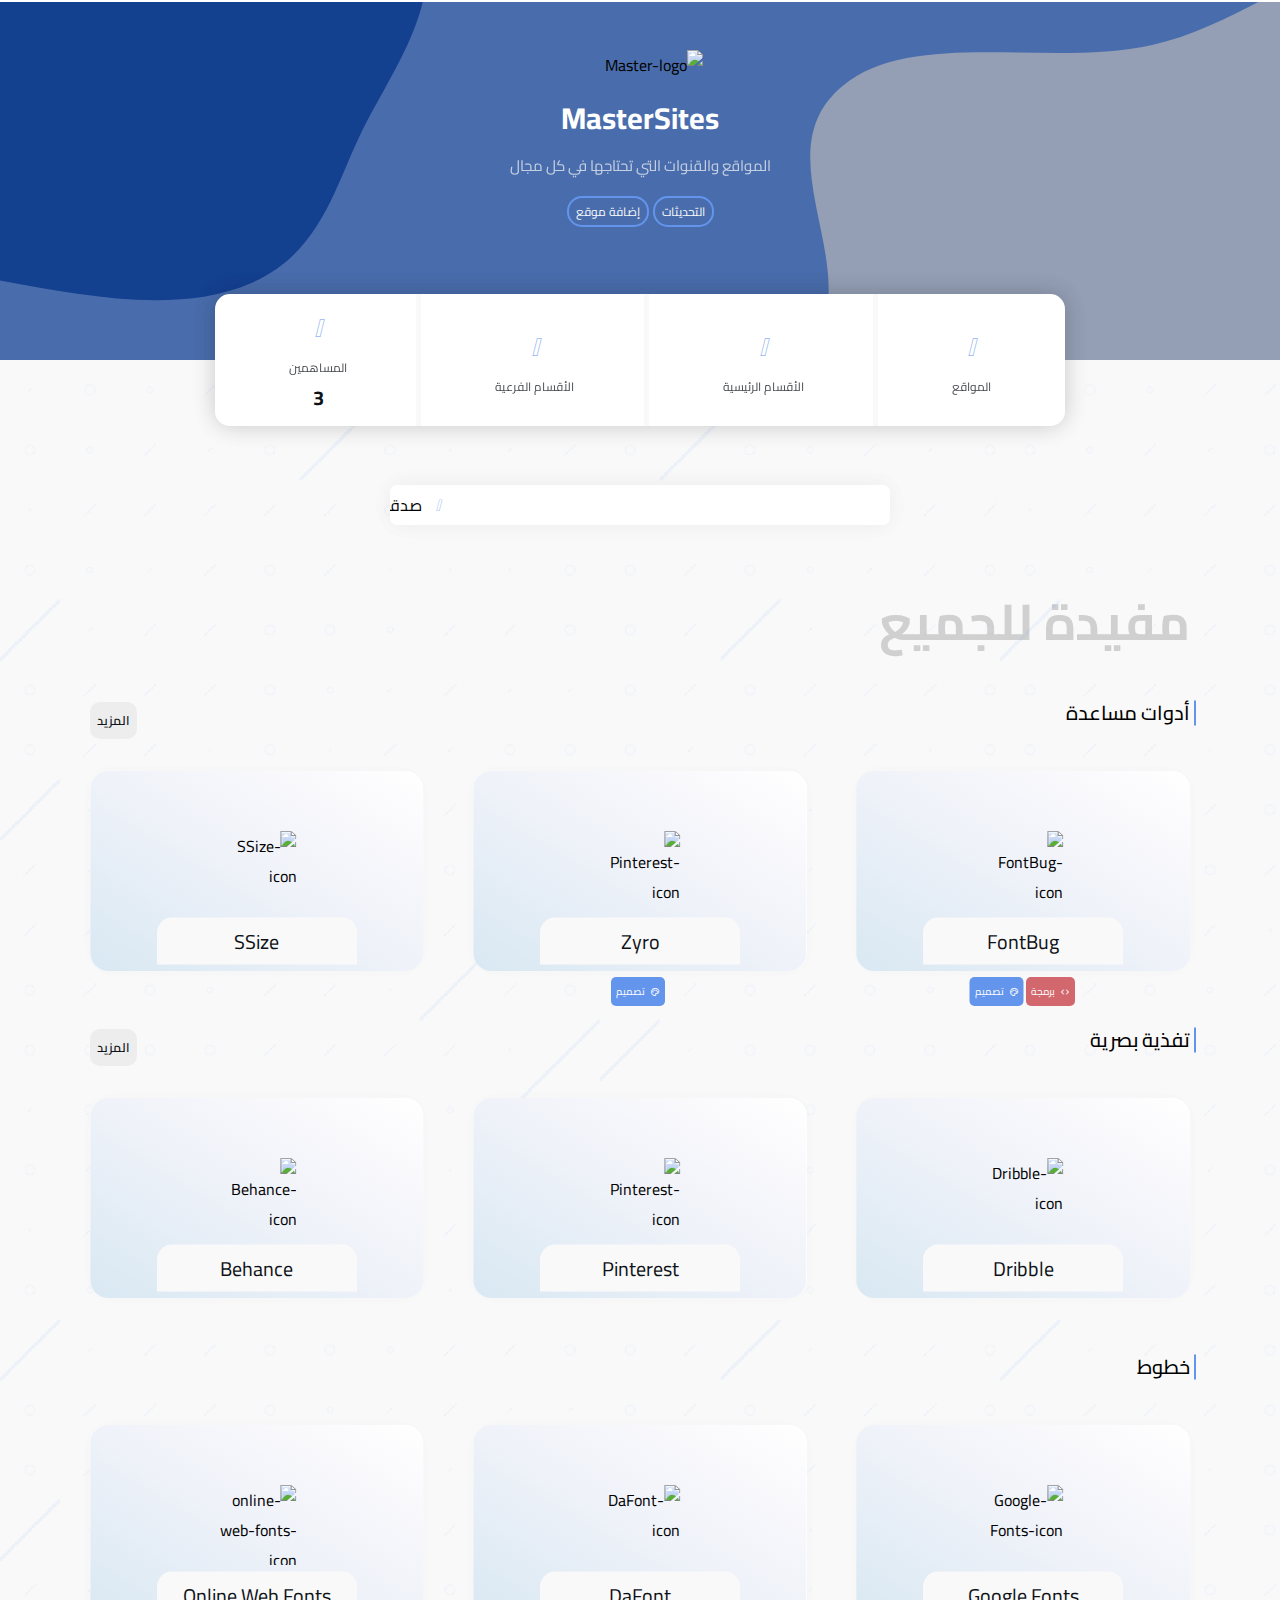
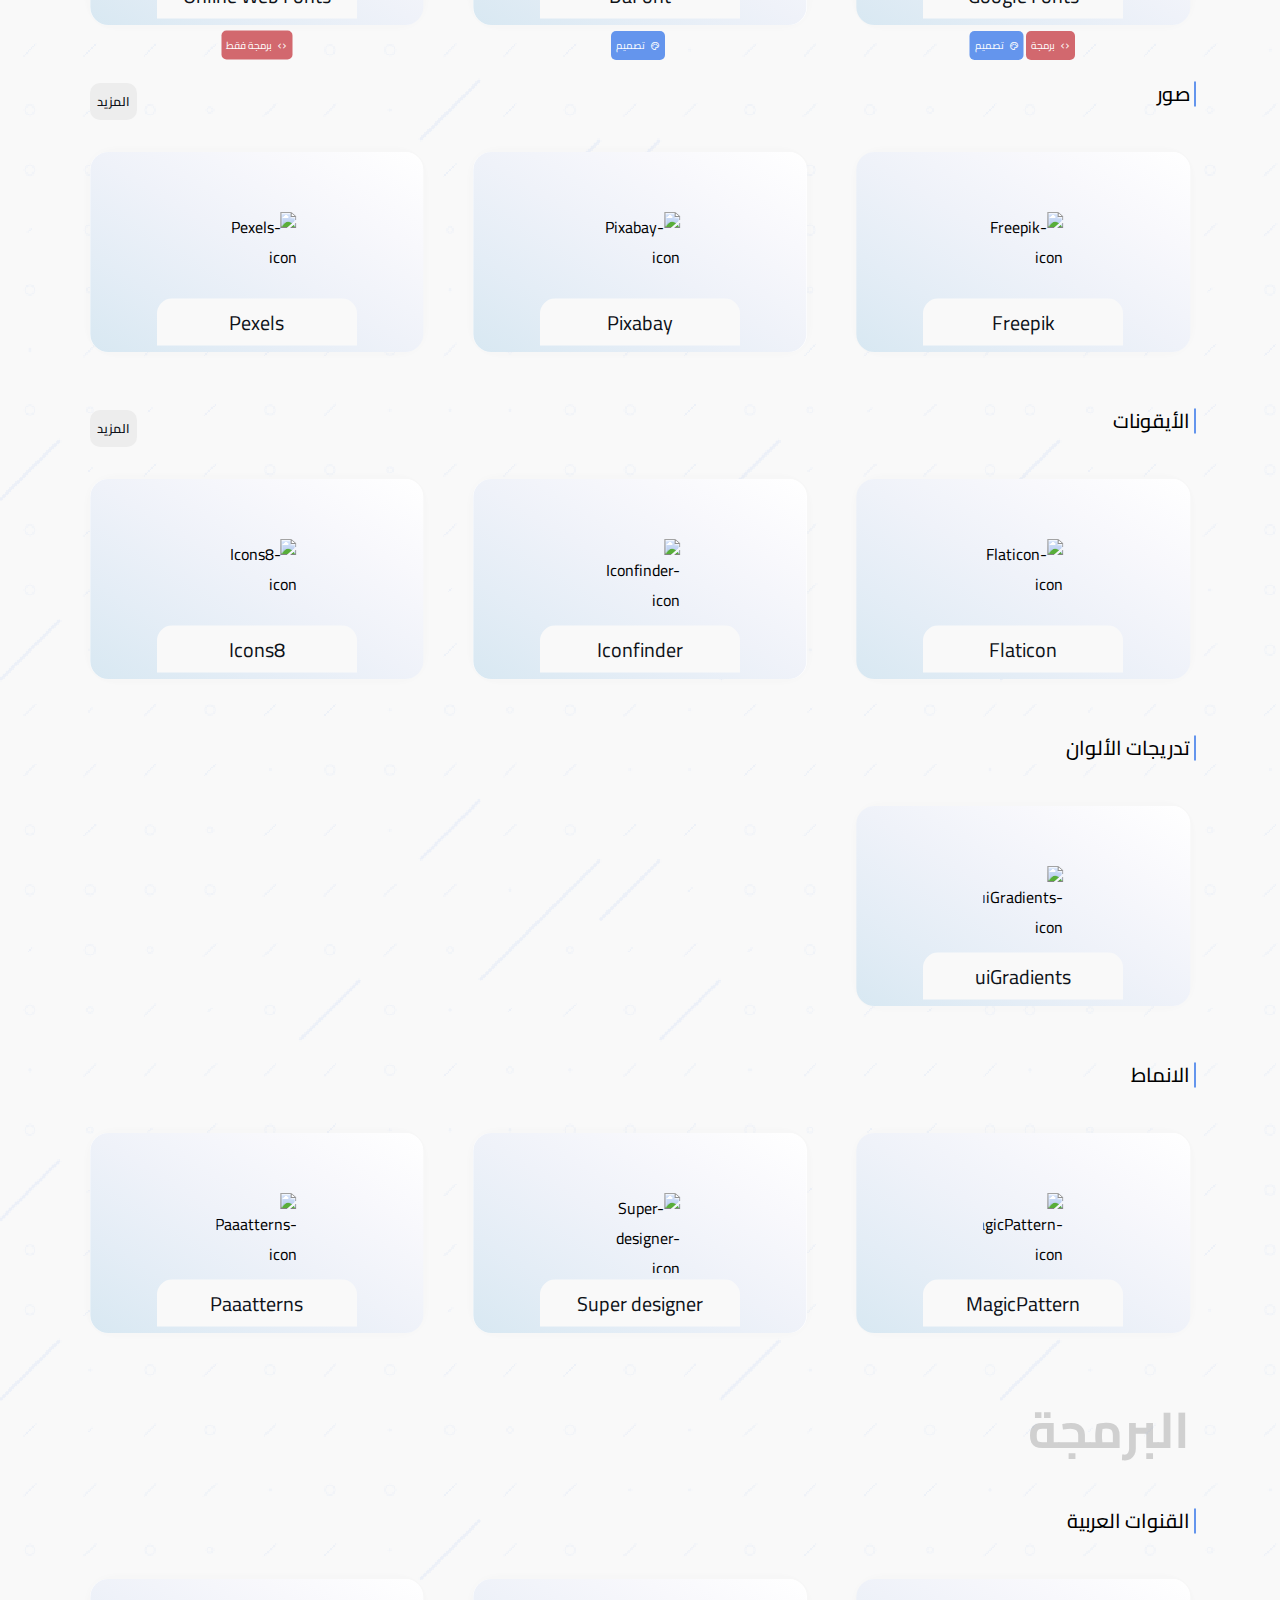
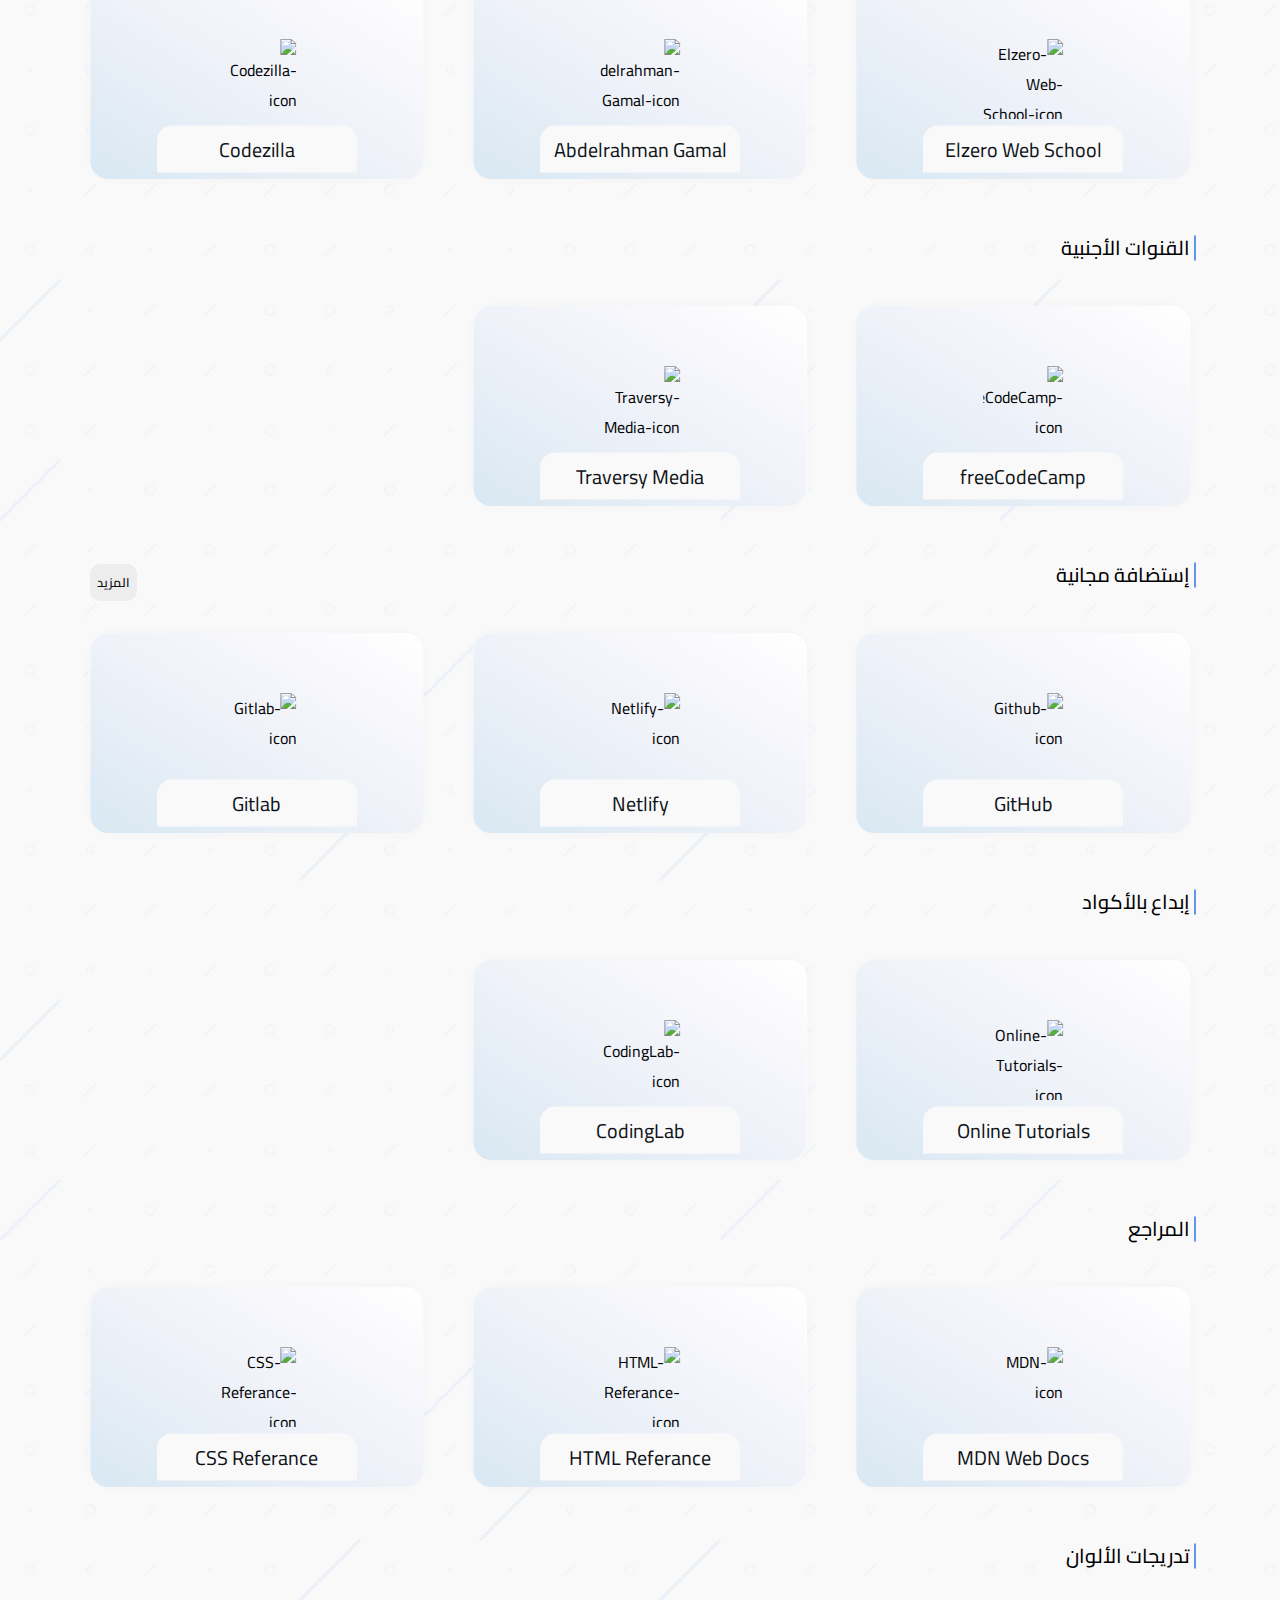
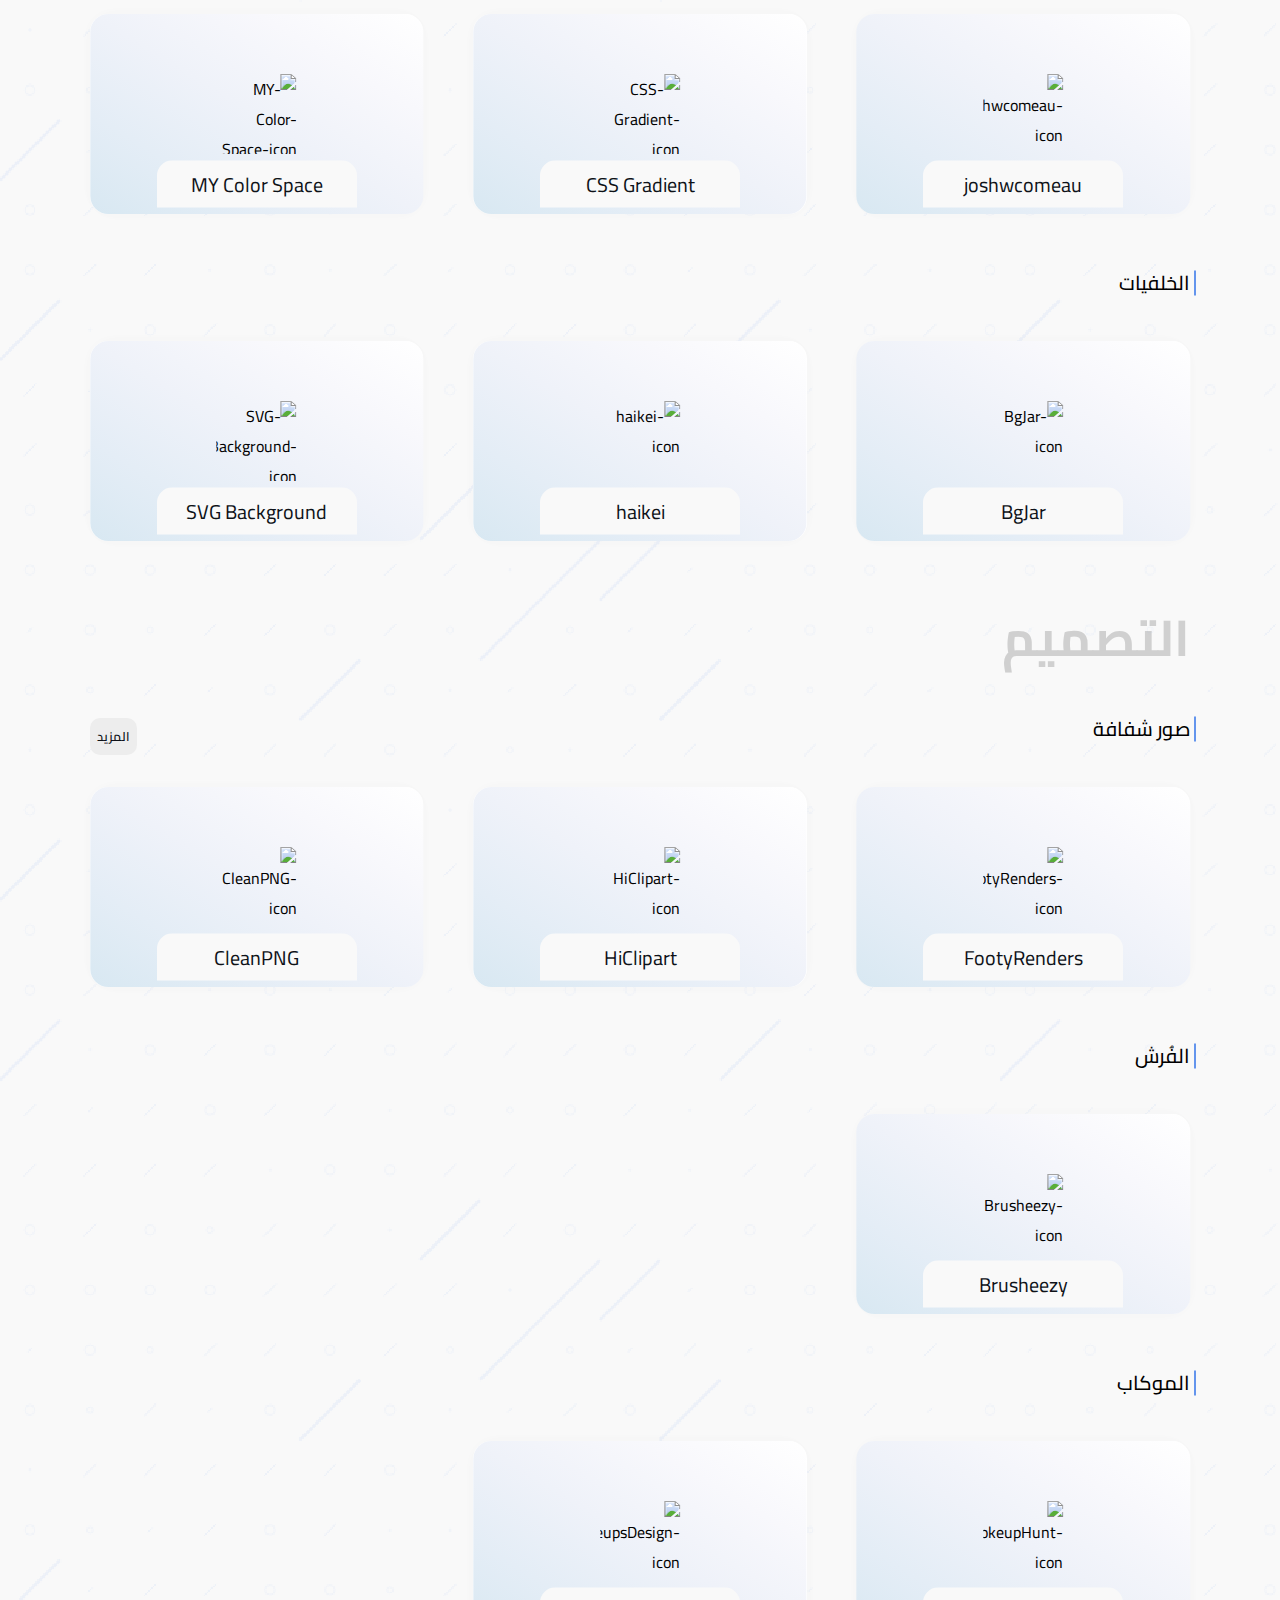
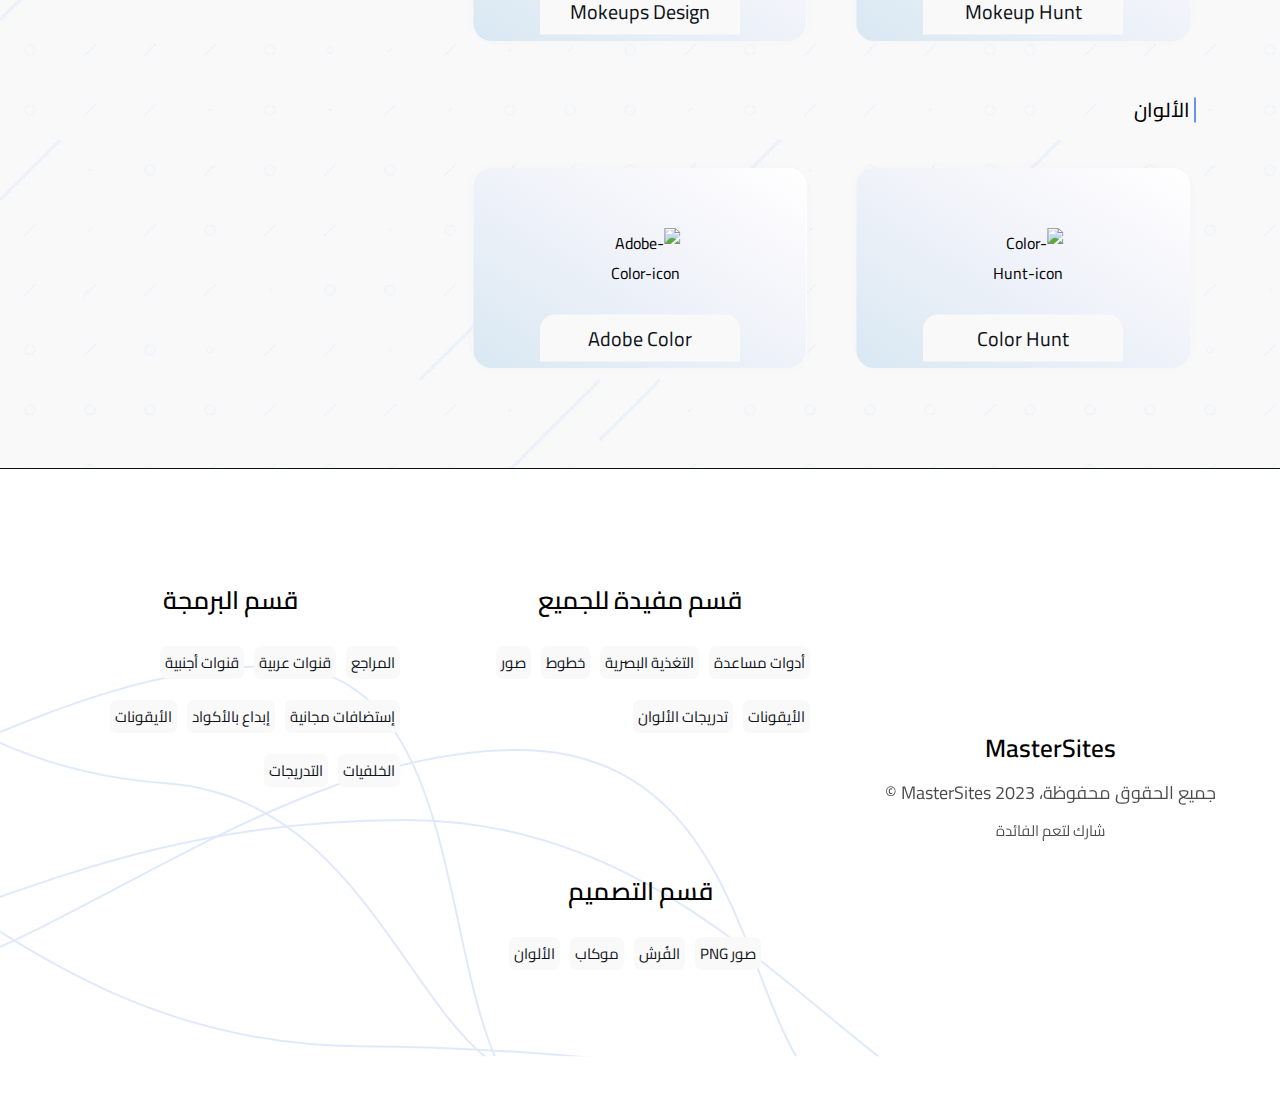
==== commit b76a3d65: "added 3 new sites" ====
--- a/index.html
+++ b/index.html
@@ -43,6 +43,11 @@
       src="https://kit.fontawesome.com/f41ac01049.js"
       crossorigin="anonymous"
     ></script>
+    <script
+      src="https://static.elfsight.com/platform/platform.js"
+      data-use-service-core
+      defer
+    ></script>
     <script defer src="index.js"></script>
     <link rel="preconnect" href="https://fonts.googleapis.com" />
     <link rel="preconnect" href="https://fonts.gstatic.com" crossorigin />
@@ -57,11 +62,6 @@
   <body>
     <div class="loading"></div>
     <div class="counter">
-      <script
-        src="https://static.elfsight.com/platform/platform.js"
-        data-use-service-core
-        defer
-      ></script>
       <div class="elfsight-app-b9873584-bb54-4f0d-8ae9-792fc8825ac5"></div>
     </div>
     <div class="main-container">
@@ -532,6 +532,80 @@
                 </div>
               </div>
             </div>
+            <div class="secondary-section-header">
+              <h2>الانماط</h2>
+            </div>
+            <div class="sites-grid">
+              <div class="site-container count">
+                <h3>
+                  <a href="https://www.magicpattern.design/" target="_blank"
+                    >MagicPattern</a
+                  >
+                </h3>
+                <div class="site-icon">
+                  <img
+                    title="MagicPattern"
+                    src="https://i.imgur.com/rkENCWV.png"
+                    alt="MagicPattern-icon"
+                  />
+                </div>
+                <div class="site-details">
+                  <span>انماط مختلفة وكثيرة</span>
+                  <span>تصميم</span>
+                  <span>برمجة</span>
+                  <span>اكواد</span>
+                  <span>جميلة</span>
+                  <span>تخصيص تفصيلي</span>
+                </div>
+              </div>
+              <div class="site-container count">
+                <h3>
+                  <a
+                    href="https://superdesigner.co/tools/patterns"
+                    target="_blank"
+                    >Super designer</a
+                  >
+                </h3>
+                <div class="site-icon">
+                  <img
+                    title="Super designer"
+                    src="https://i.imgur.com/UEfsv9Q.png"
+                    alt="Super-designer-icon"
+                  />
+                </div>
+                <div class="site-details">
+                  <span>أدوات مختلفة</span>
+                  <span>انماط</span>
+                  <span>صور وخلفيات</span>
+                  <span>جميلة ومميزة</span>
+                  <span>تخصيص الألوان</span>
+                  <span>تخصيص الشافية والمساحة</span>
+                </div>
+              </div>
+              <div class="site-container count">
+                <h3>
+                  <a
+                    href="https://www.ls.graphics/products/paaatterns"
+                    target="_blank"
+                    >Paaatterns</a
+                  >
+                </h3>
+                <div class="site-icon">
+                  <img
+                    class="more-size"
+                    title="Paaatterns"
+                    src="https://i.imgur.com/1ACrzKS.png"
+                    alt="Paaatterns-icon"
+                  />
+                </div>
+                <div class="site-details">
+                  <span>انماط متنوعة</span>
+                  <span>جاهزة</span>
+                  <span>معاينة لمواقع بإستخدام الانماط</span>
+                  <span>تحميل</span>
+                </div>
+              </div>
+            </div>
           </div>
           <div class="section-header">
             <h2>البرمجة</h2>
@@ -937,7 +1011,7 @@
                 <h3><a href="https://bgjar.com/" target="_blank">BgJar</a></h3>
                 <div class="site-icon">
                   <img
-                    title="BgJar One"
+                    title="BgJar"
                     src="https://i.imgur.com/kexceAa.png"
                     alt="BgJar-icon"
                   />
